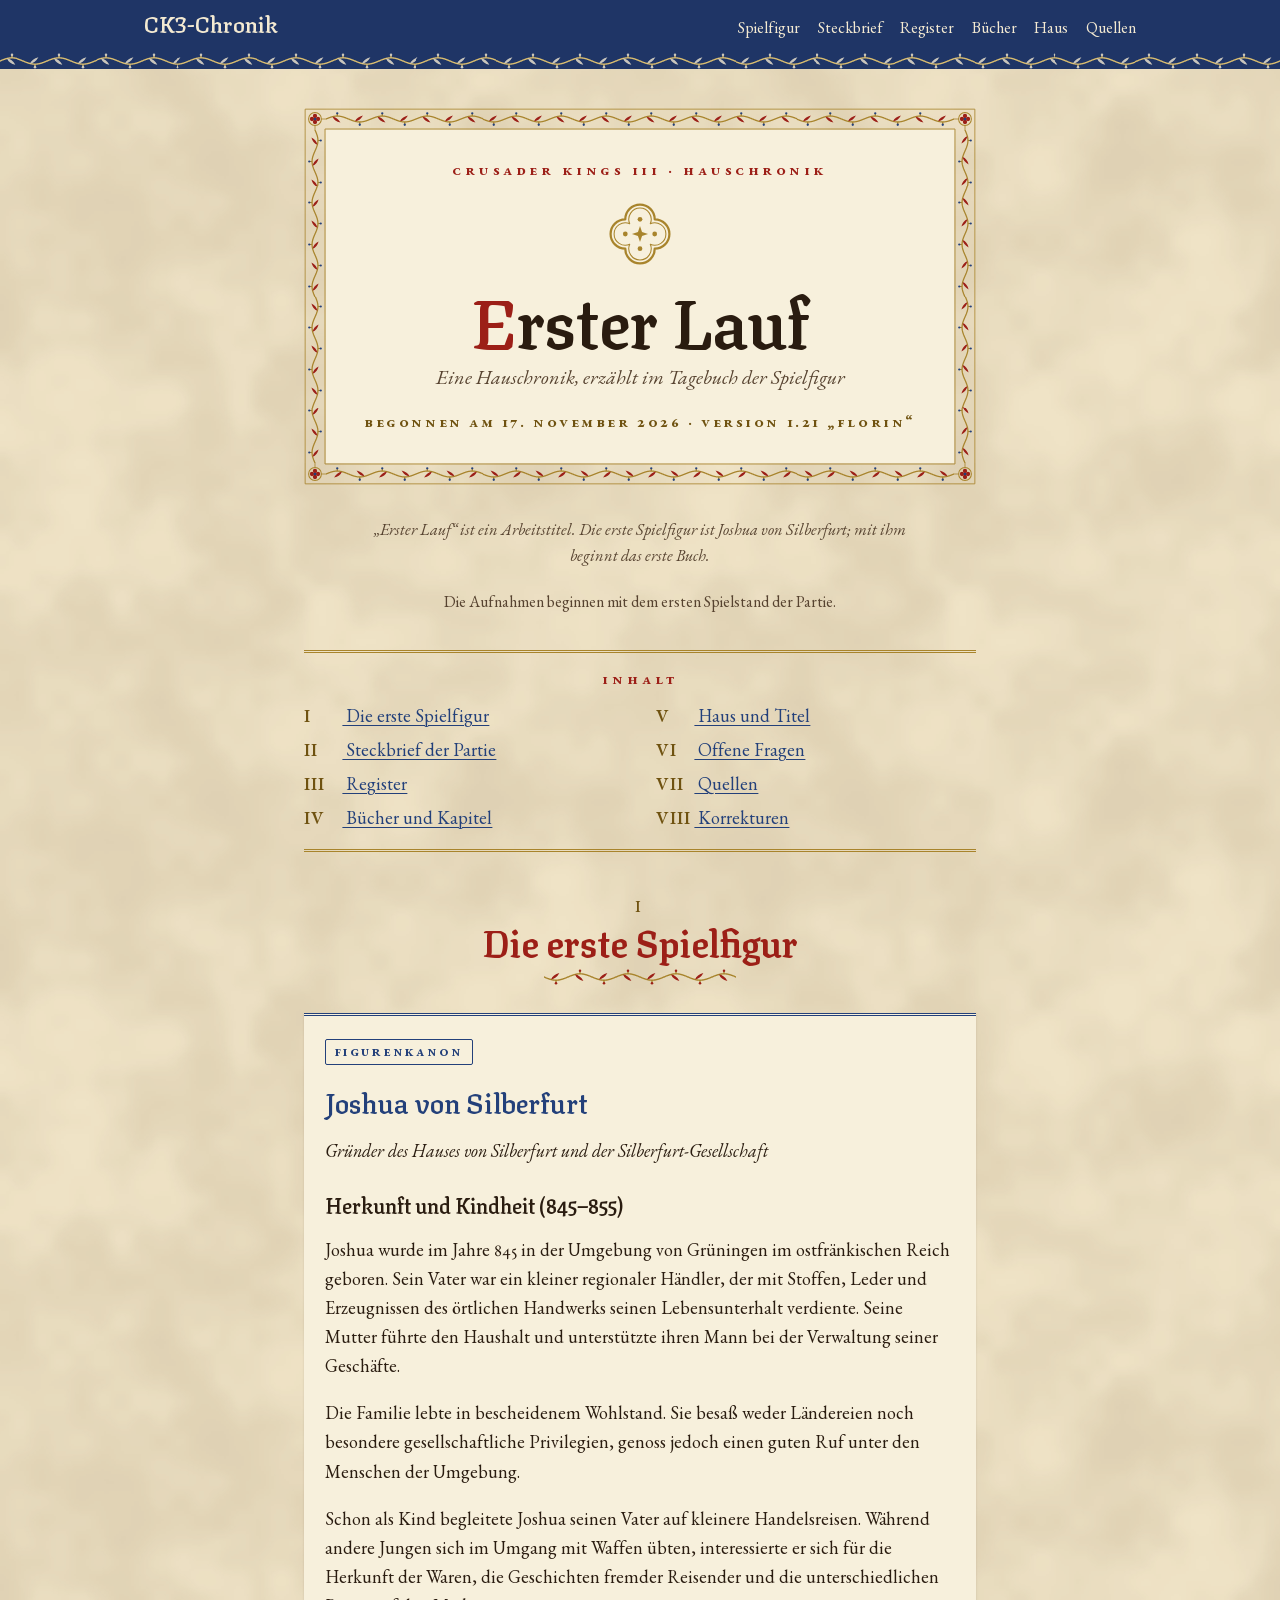
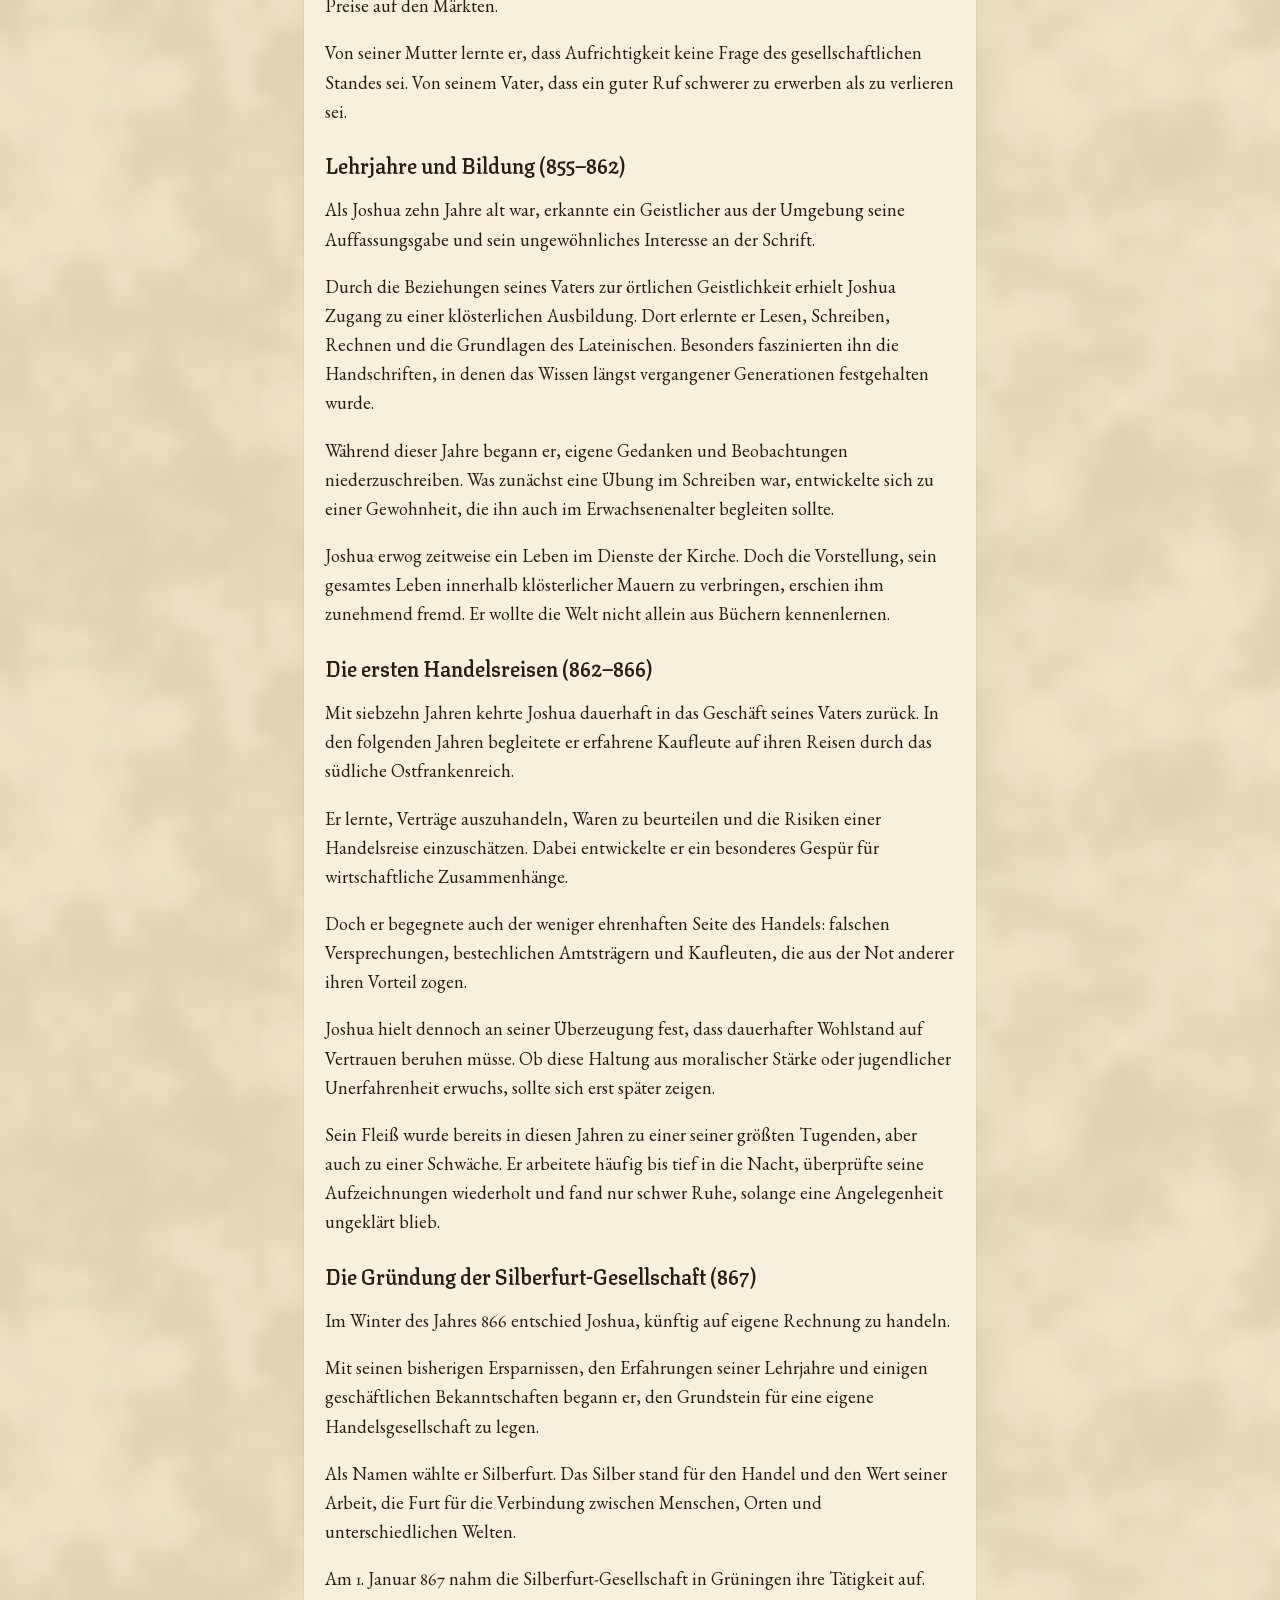
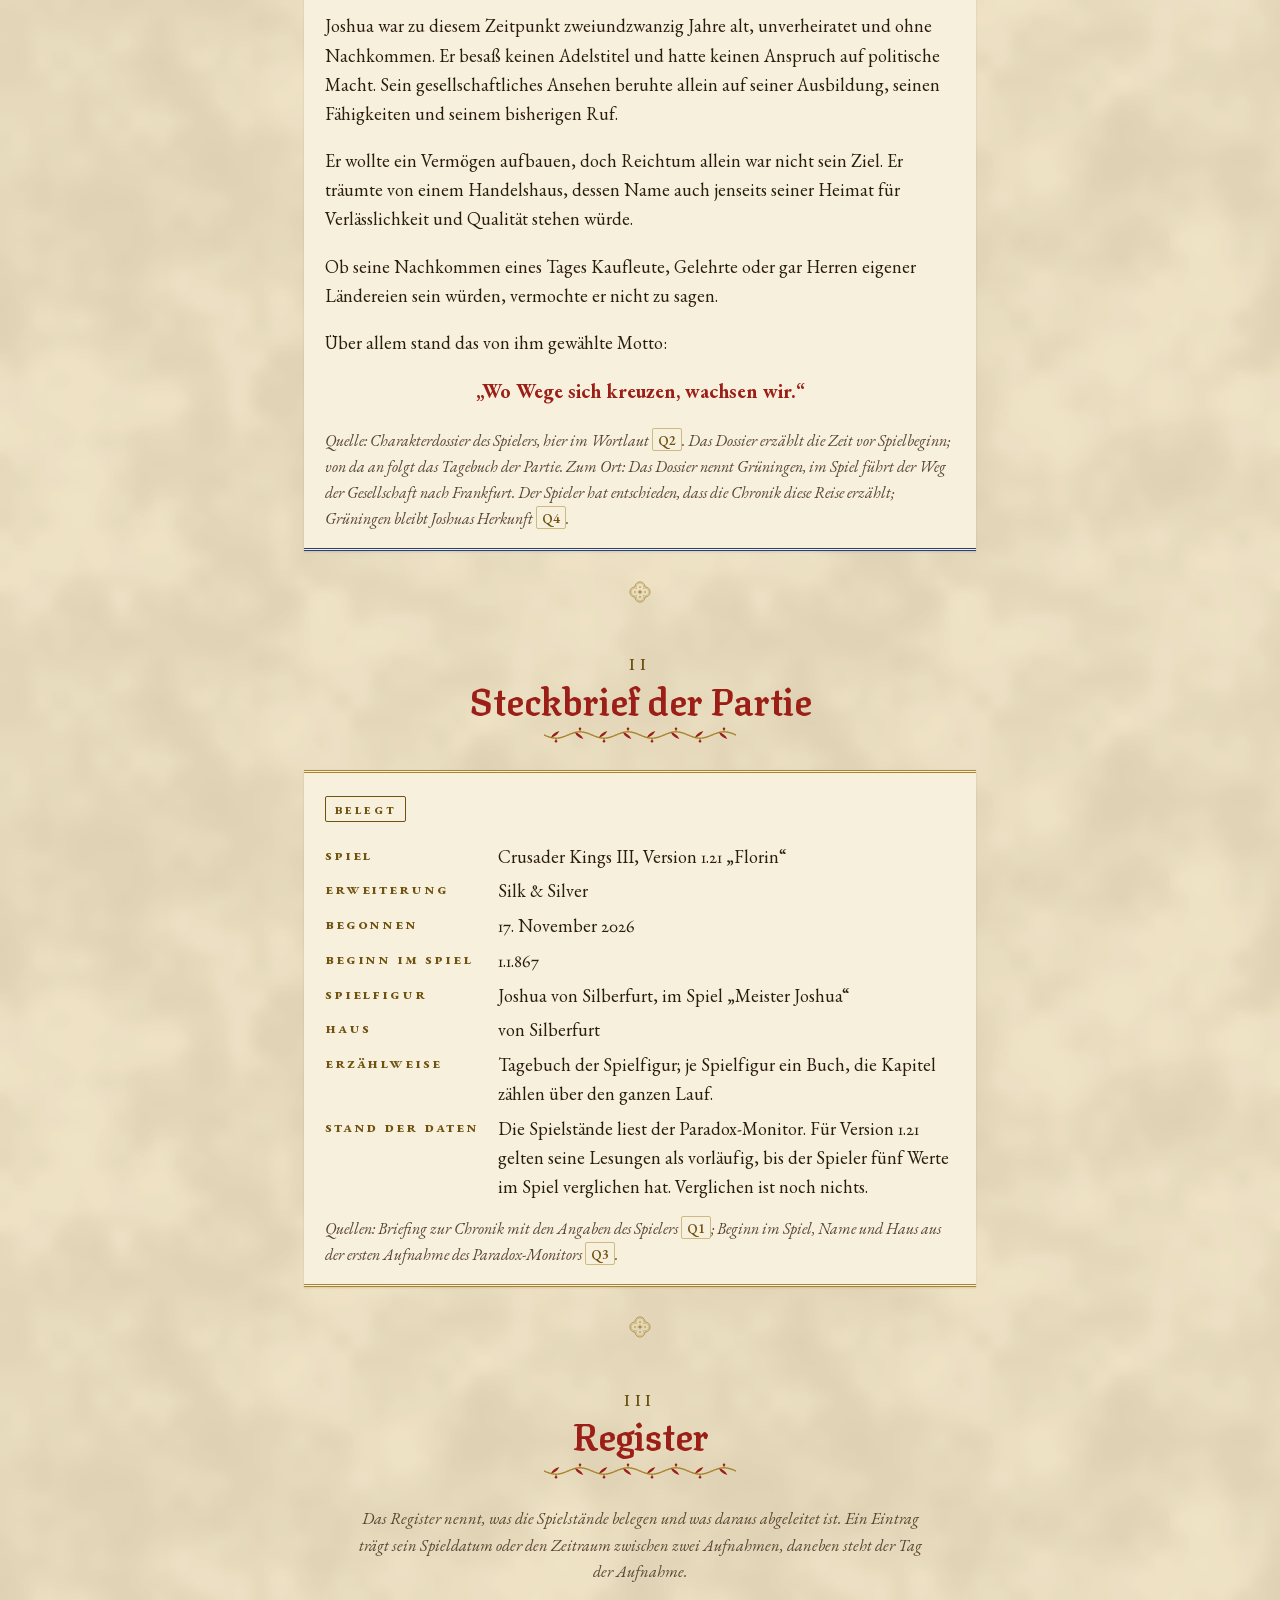
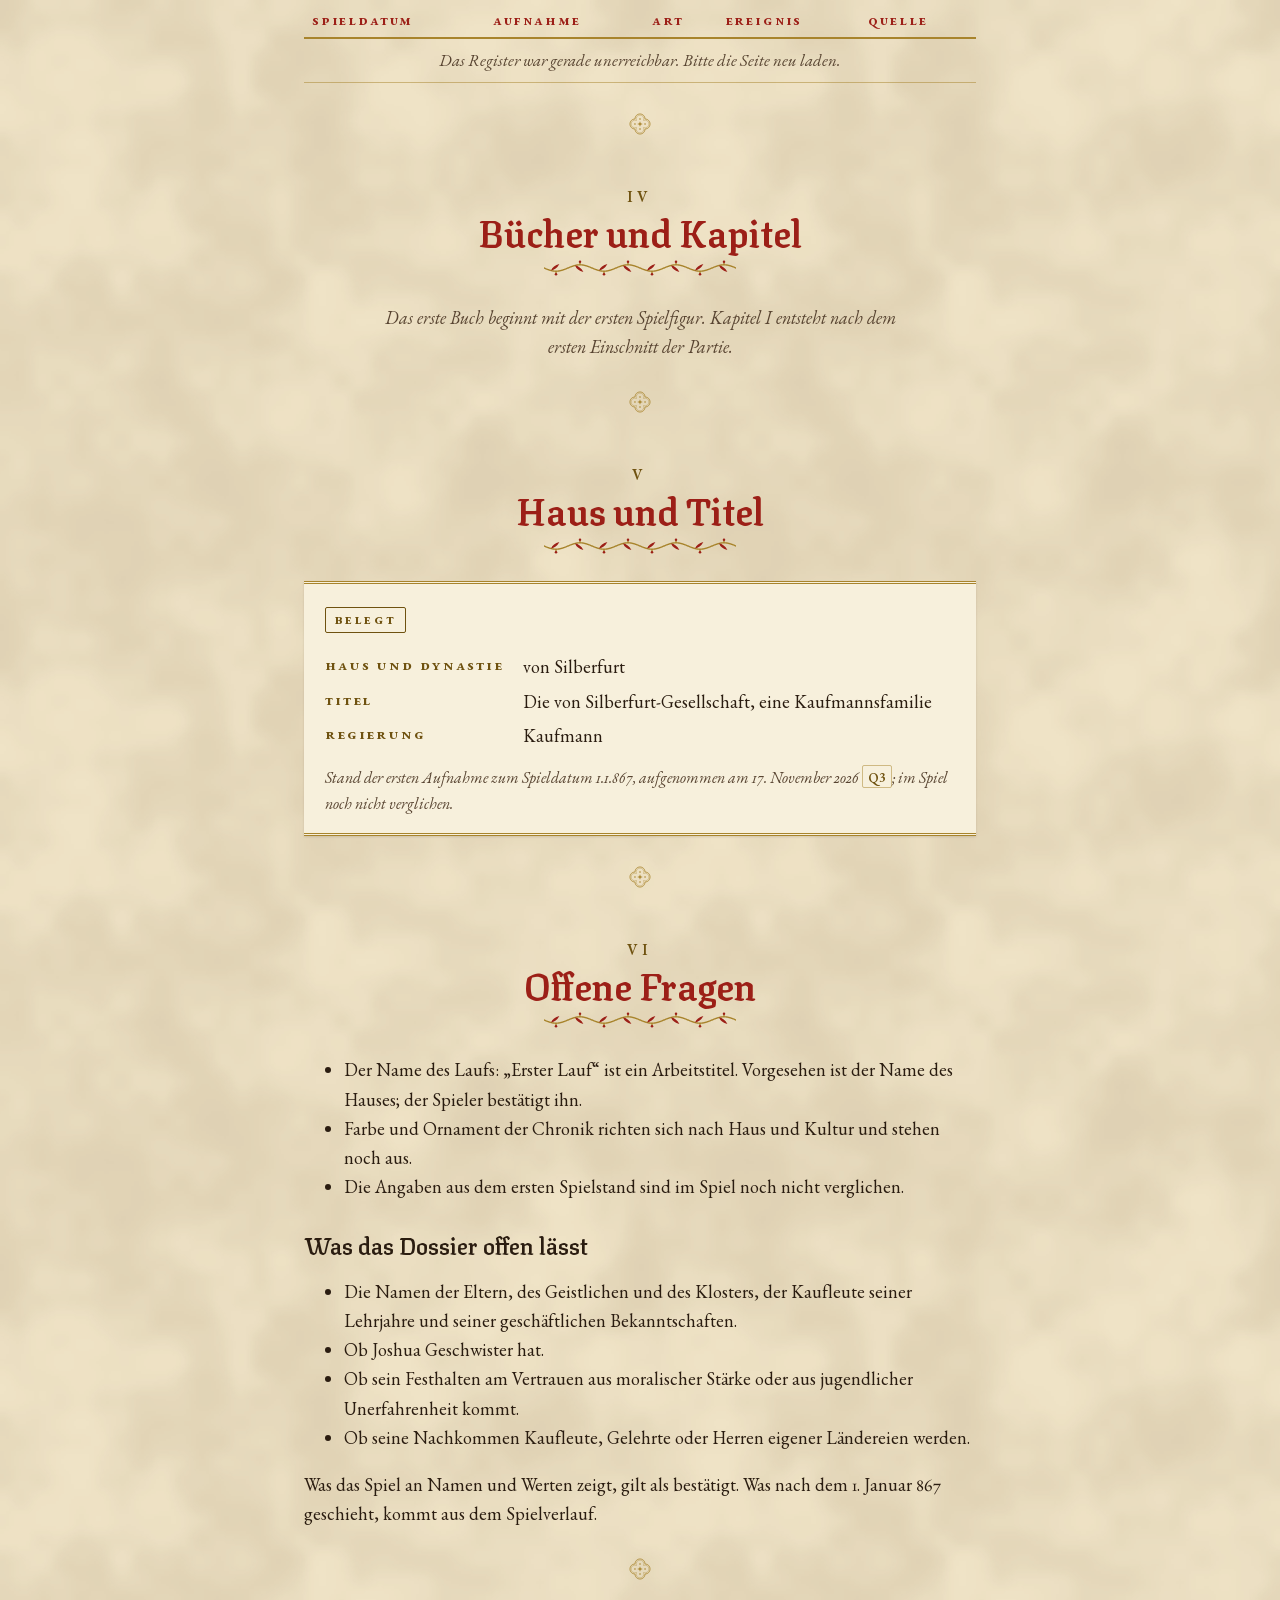
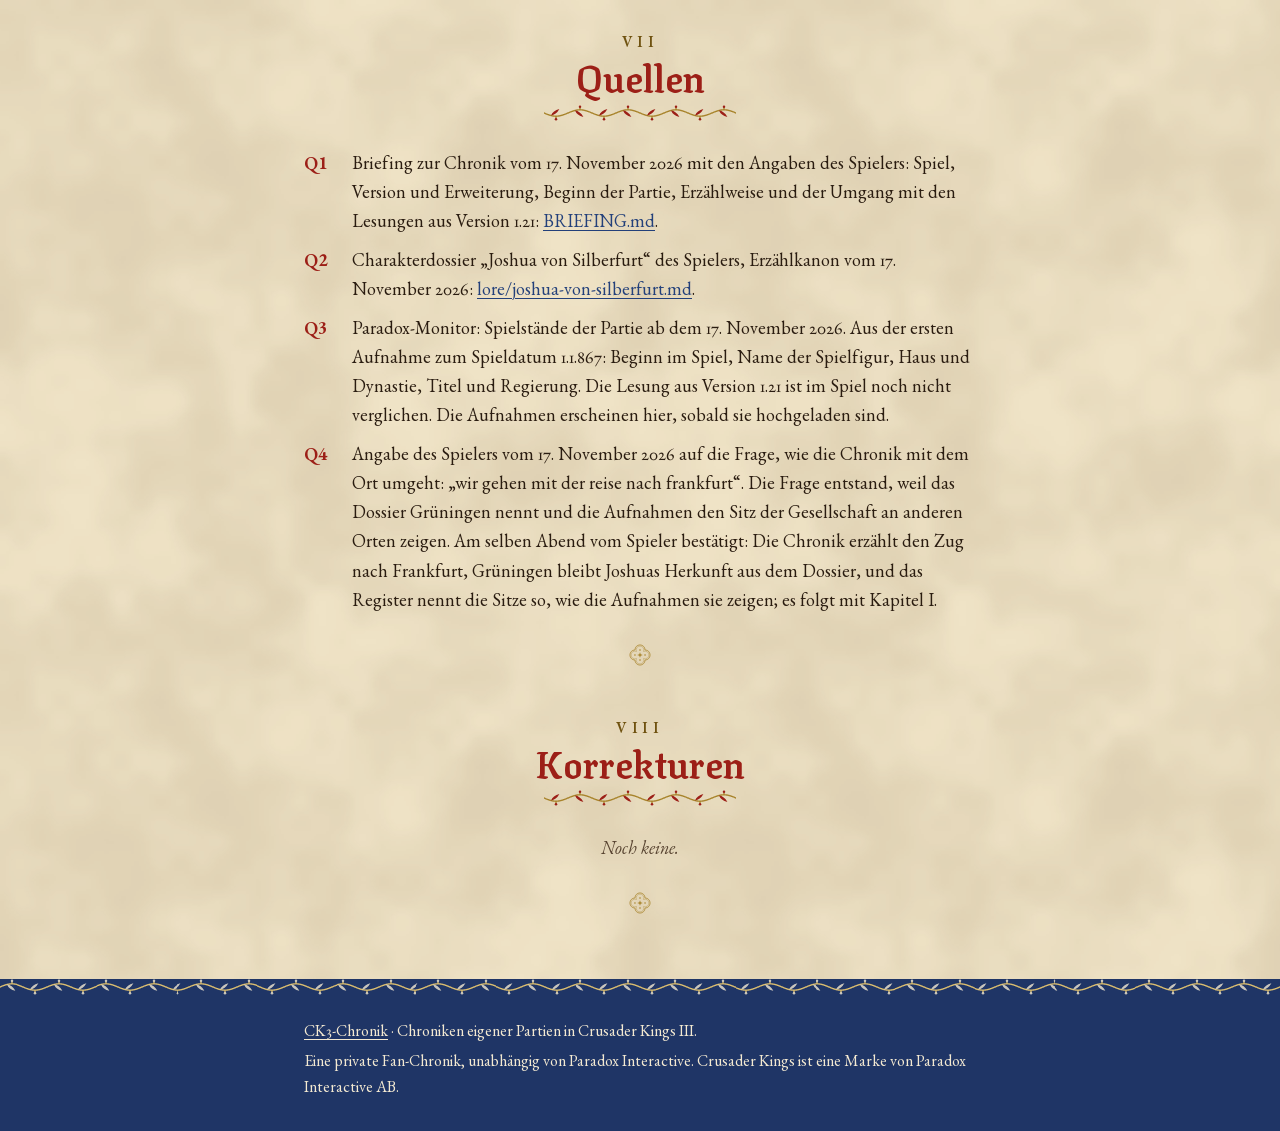
==== saves/erster-lauf/chronik.html @ afde4c9e "Gerüst der CK3-Chronik: Portal, erster Lauf, Handschrift, Hochlade-Skript Portal und Seite des erste" ====
<!doctype html>
<html lang="de">
<head>
<meta charset="utf-8">
<meta name="viewport" content="width=device-width, initial-scale=1">
<meta name="color-scheme" content="light dark">
<title>Erster Lauf · CK3-Chronik</title>
<meta name="description" content="Chronik des ersten Laufs in Crusader Kings III: die Hauschronik der von Silberfurt, erzählt im Tagebuch der Spielfigur, mit Aufnahmen aus den Spielständen.">
<link rel="icon" href="../../assets/zeichen.svg" type="image/svg+xml">
<link rel="stylesheet" href="../../assets/handschrift.css">
<script src="../../assets/chronik.js" defer></script>
</head>
<body>
<a class="hs-sprung" href="#inhalt">Zum Inhalt</a>
<header class="hs-kopf">
  <div class="hs-kopf-innen">
    <a class="hs-marke" href="../../">CK3-Chronik</a>
    <nav aria-label="Abschnitte">
      <a href="#spielfigur">Spielfigur</a>
      <a href="#steckbrief">Steckbrief</a>
      <a href="#register">Register</a>
      <a href="#buecher">Bücher</a>
      <a href="#haus">Haus</a>
      <a href="#quellen">Quellen</a>
    </nav>
  </div>
  <div class="hs-leiste" aria-hidden="true"></div>
</header>

<main id="inhalt" data-lauf="erster-lauf">
  <section class="hs-titelblatt" aria-labelledby="titel">
    <p class="hs-oben">Crusader Kings III · Hauschronik</p>
    <div class="hs-vierpass" aria-hidden="true"></div>
    <h1 id="titel">Erster Lauf</h1>
    <p class="hs-unter">Eine Hauschronik, erzählt im Tagebuch der Spielfigur</p>
    <p class="hs-zeile">Begonnen am 17. November 2026 · Version 1.21 „Florin“</p>
  </section>

  <p class="hs-hinweis">„Erster Lauf“ ist ein Arbeitstitel. Die erste Spielfigur ist Joshua von Silberfurt; mit ihm beginnt das erste Buch.</p>
  <p class="hs-aufnahmen" id="aufnahmen" aria-live="polite">Die Aufnahmen beginnen mit dem ersten Spielstand der Partie.</p>

  <nav class="hs-inhalt" aria-labelledby="inhalt-titel">
    <h2 id="inhalt-titel">Inhalt</h2>
    <ol>
      <li><a href="#spielfigur"><span class="hs-nr">I</span> Die erste Spielfigur</a></li>
      <li><a href="#steckbrief"><span class="hs-nr">II</span> Steckbrief der Partie</a></li>
      <li><a href="#register"><span class="hs-nr">III</span> Register</a></li>
      <li><a href="#buecher"><span class="hs-nr">IV</span> Bücher und Kapitel</a></li>
      <li><a href="#haus"><span class="hs-nr">V</span> Haus und Titel</a></li>
      <li><a href="#fragen"><span class="hs-nr">VI</span> Offene Fragen</a></li>
      <li><a href="#quellen"><span class="hs-nr">VII</span> Quellen</a></li>
      <li><a href="#korrekturen"><span class="hs-nr">VIII</span> Korrekturen</a></li>
    </ol>
  </nav>

  <section class="hs-abschnitt" id="spielfigur" aria-labelledby="spielfigur-titel">
    <h2 id="spielfigur-titel"><span class="hs-nr">I</span> Die erste Spielfigur</h2>
    <div class="hs-leiste" aria-hidden="true"></div>
    <!-- Wortlaut des Spielers aus lore/joshua-von-silberfurt.md (bis vor „Offen“). Nicht umschreiben:
         Die Datenprüfung vergleicht jeden Absatz mit der Datei. -->
    <div class="hs-kanon" data-kanon="lore/joshua-von-silberfurt.md">
      <span class="hs-etikett">Figurenkanon</span>
      <h3>Joshua von Silberfurt</h3>
      <p><i>Gründer des Hauses von Silberfurt und der Silberfurt-Gesellschaft</i></p>
      <h4>Herkunft und Kindheit (845–855)</h4>
      <p>Joshua wurde im Jahre 845 in der Umgebung von Grüningen im ostfränkischen Reich geboren. Sein Vater war ein kleiner regionaler Händler, der mit Stoffen, Leder und Erzeugnissen des örtlichen Handwerks seinen Lebensunterhalt verdiente. Seine Mutter führte den Haushalt und unterstützte ihren Mann bei der Verwaltung seiner Geschäfte.</p>
      <p>Die Familie lebte in bescheidenem Wohlstand. Sie besaß weder Ländereien noch besondere gesellschaftliche Privilegien, genoss jedoch einen guten Ruf unter den Menschen der Umgebung.</p>
      <p>Schon als Kind begleitete Joshua seinen Vater auf kleinere Handelsreisen. Während andere Jungen sich im Umgang mit Waffen übten, interessierte er sich für die Herkunft der Waren, die Geschichten fremder Reisender und die unterschiedlichen Preise auf den Märkten.</p>
      <p>Von seiner Mutter lernte er, dass Aufrichtigkeit keine Frage des gesellschaftlichen Standes sei. Von seinem Vater, dass ein guter Ruf schwerer zu erwerben als zu verlieren sei.</p>
      <h4>Lehrjahre und Bildung (855–862)</h4>
      <p>Als Joshua zehn Jahre alt war, erkannte ein Geistlicher aus der Umgebung seine Auffassungsgabe und sein ungewöhnliches Interesse an der Schrift.</p>
      <p>Durch die Beziehungen seines Vaters zur örtlichen Geistlichkeit erhielt Joshua Zugang zu einer klösterlichen Ausbildung. Dort erlernte er Lesen, Schreiben, Rechnen und die Grundlagen des Lateinischen. Besonders faszinierten ihn die Handschriften, in denen das Wissen längst vergangener Generationen festgehalten wurde.</p>
      <p>Während dieser Jahre begann er, eigene Gedanken und Beobachtungen niederzuschreiben. Was zunächst eine Übung im Schreiben war, entwickelte sich zu einer Gewohnheit, die ihn auch im Erwachsenenalter begleiten sollte.</p>
      <p>Joshua erwog zeitweise ein Leben im Dienste der Kirche. Doch die Vorstellung, sein gesamtes Leben innerhalb klösterlicher Mauern zu verbringen, erschien ihm zunehmend fremd. Er wollte die Welt nicht allein aus Büchern kennenlernen.</p>
      <h4>Die ersten Handelsreisen (862–866)</h4>
      <p>Mit siebzehn Jahren kehrte Joshua dauerhaft in das Geschäft seines Vaters zurück. In den folgenden Jahren begleitete er erfahrene Kaufleute auf ihren Reisen durch das südliche Ostfrankenreich.</p>
      <p>Er lernte, Verträge auszuhandeln, Waren zu beurteilen und die Risiken einer Handelsreise einzuschätzen. Dabei entwickelte er ein besonderes Gespür für wirtschaftliche Zusammenhänge.</p>
      <p>Doch er begegnete auch der weniger ehrenhaften Seite des Handels: falschen Versprechungen, bestechlichen Amtsträgern und Kaufleuten, die aus der Not anderer ihren Vorteil zogen.</p>
      <p>Joshua hielt dennoch an seiner Überzeugung fest, dass dauerhafter Wohlstand auf Vertrauen beruhen müsse. Ob diese Haltung aus moralischer Stärke oder jugendlicher Unerfahrenheit erwuchs, sollte sich erst später zeigen.</p>
      <p>Sein Fleiß wurde bereits in diesen Jahren zu einer seiner größten Tugenden, aber auch zu einer Schwäche. Er arbeitete häufig bis tief in die Nacht, überprüfte seine Aufzeichnungen wiederholt und fand nur schwer Ruhe, solange eine Angelegenheit ungeklärt blieb.</p>
      <h4>Die Gründung der Silberfurt-Gesellschaft (867)</h4>
      <p>Im Winter des Jahres 866 entschied Joshua, künftig auf eigene Rechnung zu handeln.</p>
      <p>Mit seinen bisherigen Ersparnissen, den Erfahrungen seiner Lehrjahre und einigen geschäftlichen Bekanntschaften begann er, den Grundstein für eine eigene Handelsgesellschaft zu legen.</p>
      <p>Als Namen wählte er Silberfurt. Das Silber stand für den Handel und den Wert seiner Arbeit, die Furt für die Verbindung zwischen Menschen, Orten und unterschiedlichen Welten.</p>
      <p>Am 1. Januar 867 nahm die Silberfurt-Gesellschaft in Grüningen ihre Tätigkeit auf.</p>
      <p>Joshua war zu diesem Zeitpunkt zweiundzwanzig Jahre alt, unverheiratet und ohne Nachkommen. Er besaß keinen Adelstitel und hatte keinen Anspruch auf politische Macht. Sein gesellschaftliches Ansehen beruhte allein auf seiner Ausbildung, seinen Fähigkeiten und seinem bisherigen Ruf.</p>
      <p>Er wollte ein Vermögen aufbauen, doch Reichtum allein war nicht sein Ziel. Er träumte von einem Handelshaus, dessen Name auch jenseits seiner Heimat für Verlässlichkeit und Qualität stehen würde.</p>
      <p>Ob seine Nachkommen eines Tages Kaufleute, Gelehrte oder gar Herren eigener Ländereien sein würden, vermochte er nicht zu sagen.</p>
      <p>Über allem stand das von ihm gewählte Motto:</p>
      <p class="hs-motto"><strong>„Wo Wege sich kreuzen, wachsen wir.“</strong></p>
      <p class="hs-quelle">Quelle: Charakterdossier des Spielers, hier im Wortlaut <a class="hs-q" href="#q2" aria-label="Quelle Q2">Q2</a>. Das Dossier erzählt die Zeit vor Spielbeginn; von da an folgt das Tagebuch der Partie. Zum Ort: Das Dossier nennt Grüningen, im Spiel führt der Weg der Gesellschaft nach Frankfurt. Der Spieler hat entschieden, dass die Chronik diese Reise erzählt; Grüningen bleibt Joshuas Herkunft <a class="hs-q" href="#q4" aria-label="Quelle Q4">Q4</a>.</p>
    </div>
    <div class="hs-vierpass hs-schluss" aria-hidden="true"></div>
  </section>

  <section class="hs-abschnitt" id="steckbrief" aria-labelledby="steckbrief-titel">
    <h2 id="steckbrief-titel"><span class="hs-nr">II</span> Steckbrief der Partie</h2>
    <div class="hs-leiste" aria-hidden="true"></div>
    <div class="hs-bericht">
      <span class="hs-etikett">Belegt</span>
      <dl class="hs-steckbrief">
        <dt>Spiel</dt><dd>Crusader Kings III, Version 1.21 „Florin“</dd>
        <dt>Erweiterung</dt><dd>Silk &amp; Silver</dd>
        <dt>Begonnen</dt><dd>17. November 2026</dd>
        <dt>Beginn im Spiel</dt><dd>1.1.867</dd>
        <dt>Spielfigur</dt><dd>Joshua von Silberfurt, im Spiel „Meister Joshua“</dd>
        <dt>Haus</dt><dd>von Silberfurt</dd>
        <dt>Erzählweise</dt><dd>Tagebuch der Spielfigur; je Spielfigur ein Buch, die Kapitel zählen über den ganzen Lauf.</dd>
        <dt>Stand der Daten</dt><dd>Die Spielstände liest der Paradox-Monitor. Für Version 1.21 gelten seine Lesungen als vorläufig, bis der Spieler fünf Werte im Spiel verglichen hat. Verglichen ist noch nichts.</dd>
      </dl>
      <p class="hs-quelle">Quellen: Briefing zur Chronik mit den Angaben des Spielers <a class="hs-q" href="#q1" aria-label="Quelle Q1">Q1</a>; Beginn im Spiel, Name und Haus aus der ersten Aufnahme des Paradox-Monitors <a class="hs-q" href="#q3" aria-label="Quelle Q3">Q3</a>.</p>
    </div>
    <div class="hs-vierpass hs-schluss" aria-hidden="true"></div>
  </section>

  <section class="hs-abschnitt" id="register" aria-labelledby="register-titel">
    <h2 id="register-titel"><span class="hs-nr">III</span> Register</h2>
    <div class="hs-leiste" aria-hidden="true"></div>
    <p class="hs-hinweis">Das Register nennt, was die Spielstände belegen und was daraus abgeleitet ist. Ein Eintrag trägt sein Spieldatum oder den Zeitraum zwischen zwei Aufnahmen, daneben steht der Tag der Aufnahme.</p>
    <div class="hs-tabelle-rahmen"><table class="hs-register">
      <thead><tr><th scope="col">Spieldatum</th><th scope="col">Aufnahme</th><th scope="col">Art</th><th scope="col">Ereignis</th><th scope="col">Quelle</th></tr></thead>
      <tbody id="register-zeilen"><tr><td class="hs-leer" colspan="5">Das Register lädt …</td></tr></tbody>
    </table></div>
    <div class="hs-vierpass hs-schluss" aria-hidden="true"></div>
  </section>

  <section class="hs-abschnitt" id="buecher" aria-labelledby="buecher-titel">
    <h2 id="buecher-titel"><span class="hs-nr">IV</span> Bücher und Kapitel</h2>
    <div class="hs-leiste" aria-hidden="true"></div>
    <!-- Je Spielfigur ein Buch: <section class="hs-buch" id="buch-N">, darin die Kapitel als
         <article class="hs-kapitel" id="kapitel-N">. Kapitel zählen über alle Bücher fortlaufend (docs/, Regeln des Laufs). -->
    <p class="hs-leer">Das erste Buch beginnt mit der ersten Spielfigur. Kapitel I entsteht nach dem ersten Einschnitt der Partie.</p>
    <div class="hs-vierpass hs-schluss" aria-hidden="true"></div>
  </section>

  <section class="hs-abschnitt" id="haus" aria-labelledby="haus-titel">
    <h2 id="haus-titel"><span class="hs-nr">V</span> Haus und Titel</h2>
    <div class="hs-leiste" aria-hidden="true"></div>
    <div class="hs-bericht">
      <span class="hs-etikett">Belegt</span>
      <dl class="hs-steckbrief">
        <dt>Haus und Dynastie</dt><dd>von Silberfurt</dd>
        <dt>Titel</dt><dd>Die von Silberfurt-Gesellschaft, eine Kaufmannsfamilie</dd>
        <dt>Regierung</dt><dd>Kaufmann</dd>
      </dl>
      <p class="hs-quelle">Stand der ersten Aufnahme zum Spieldatum 1.1.867, aufgenommen am 17. November 2026 <a class="hs-q" href="#q3" aria-label="Quelle Q3">Q3</a>; im Spiel noch nicht verglichen.</p>
    </div>
    <div class="hs-vierpass hs-schluss" aria-hidden="true"></div>
  </section>

  <section class="hs-abschnitt" id="fragen" aria-labelledby="fragen-titel">
    <h2 id="fragen-titel"><span class="hs-nr">VI</span> Offene Fragen</h2>
    <div class="hs-leiste" aria-hidden="true"></div>
    <ul>
      <li>Der Name des Laufs: „Erster Lauf“ ist ein Arbeitstitel. Vorgesehen ist der Name des Hauses; der Spieler bestätigt ihn.</li>
      <li>Farbe und Ornament der Chronik richten sich nach Haus und Kultur und stehen noch aus.</li>
      <li>Die Angaben aus dem ersten Spielstand sind im Spiel noch nicht verglichen.</li>
    </ul>
    <h3>Was das Dossier offen lässt</h3>
    <ul>
      <li>Die Namen der Eltern, des Geistlichen und des Klosters, der Kaufleute seiner Lehrjahre und seiner geschäftlichen Bekanntschaften.</li>
      <li>Ob Joshua Geschwister hat.</li>
      <li>Ob sein Festhalten am Vertrauen aus moralischer Stärke oder aus jugendlicher Unerfahrenheit kommt.</li>
      <li>Ob seine Nachkommen Kaufleute, Gelehrte oder Herren eigener Ländereien werden.</li>
    </ul>
    <p>Was das Spiel an Namen und Werten zeigt, gilt als bestätigt. Was nach dem 1. Januar 867 geschieht, kommt aus dem Spielverlauf.</p>
    <div class="hs-vierpass hs-schluss" aria-hidden="true"></div>
  </section>

  <section class="hs-abschnitt" id="quellen" aria-labelledby="quellen-titel">
    <h2 id="quellen-titel"><span class="hs-nr">VII</span> Quellen</h2>
    <div class="hs-leiste" aria-hidden="true"></div>
    <ol class="hs-quellen">
      <li id="q1"><b>Q1</b>Briefing zur Chronik vom 17. November 2026 mit den Angaben des Spielers: Spiel, Version und Erweiterung, Beginn der Partie, Erzählweise und der Umgang mit den Lesungen aus Version 1.21: <a href="https://github.com/alexmondragonwrites-glitch/CK3-Chronik/blob/main/BRIEFING.md">BRIEFING.md</a>.</li>
      <li id="q2"><b>Q2</b>Charakterdossier „Joshua von Silberfurt“ des Spielers, Erzählkanon vom 17. November 2026: <a href="https://github.com/alexmondragonwrites-glitch/CK3-Chronik/blob/main/lore/joshua-von-silberfurt.md">lore/joshua-von-silberfurt.md</a>.</li>
      <li id="q3"><b>Q3</b>Paradox-Monitor: Spielstände der Partie ab dem 17. November 2026. Aus der ersten Aufnahme zum Spieldatum 1.1.867: Beginn im Spiel, Name der Spielfigur, Haus und Dynastie, Titel und Regierung. Die Lesung aus Version 1.21 ist im Spiel noch nicht verglichen. Die Aufnahmen erscheinen hier, sobald sie hochgeladen sind.</li>
      <li id="q4"><b>Q4</b>Angabe des Spielers vom 17. November 2026 auf die Frage, wie die Chronik mit dem Ort umgeht: „wir gehen mit der reise nach frankfurt“. Die Frage entstand, weil das Dossier Grüningen nennt und die Aufnahmen den Sitz der Gesellschaft an anderen Orten zeigen. Am selben Abend vom Spieler bestätigt: Die Chronik erzählt den Zug nach Frankfurt, Grüningen bleibt Joshuas Herkunft aus dem Dossier, und das Register nennt die Sitze so, wie die Aufnahmen sie zeigen; es folgt mit Kapitel I.</li>
    </ol>
    <div class="hs-vierpass hs-schluss" aria-hidden="true"></div>
  </section>

  <section class="hs-abschnitt" id="korrekturen" aria-labelledby="korrekturen-titel">
    <h2 id="korrekturen-titel"><span class="hs-nr">VIII</span> Korrekturen</h2>
    <div class="hs-leiste" aria-hidden="true"></div>
    <p class="hs-leer">Noch keine.</p>
    <div class="hs-vierpass hs-schluss" aria-hidden="true"></div>
  </section>
</main>

<footer class="hs-fuss">
  <div class="hs-leiste" aria-hidden="true"></div>
  <div class="hs-fuss-innen">
    <p><a href="../../">CK3-Chronik</a> · Chroniken eigener Partien in Crusader Kings III.</p>
    <p>Eine private Fan-Chronik, unabhängig von Paradox Interactive. Crusader Kings ist eine Marke von Paradox Interactive AB.</p>
  </div>
</footer>
</body>
</html>
---- assets/handschrift.css ----
/* CK3-Chronik · Erscheinungsbild „Handschrift“: die Hauschronik als mittelalterliche Handschrift.
   Pergament, braunschwarze Tinte, rote Rubriken, Schmuckinitialen, Randleisten (scripts/ornamente.py).
   Farben als Variablen, hell und dunkel; Schriften lokal (SIL OFL, assets/fonts/), keine fremden Server.
   Je Lauf: data-farbe (Farbe des Hauses) und data-stil (Ornament) an <html>.
   Wer hier Farben ändert, lässt danach `node scripts/kontrast.mjs` laufen (WCAG AA). */

@font-face { font-family: "Texturina"; src: url("fonts/texturina.woff2") format("woff2"); font-weight: 100 900; font-style: normal; font-display: swap; }
@font-face { font-family: "EB Garamond"; src: url("fonts/eb-garamond.woff2") format("woff2"); font-weight: 400 800; font-style: normal; font-display: swap; }
@font-face { font-family: "EB Garamond"; src: url("fonts/eb-garamond-italic.woff2") format("woff2"); font-weight: 400 800; font-style: italic; font-display: swap; }

:root {
  --hs-papier: #efe3c6;          /* Pergament */
  --hs-papier-fleck: #dfd1b3;    /* dunkelste Stelle der Pergamentwolken (nur für die Kontrastprüfung) */
  --hs-papier-2: #f7f0dc;        /* Bericht, Titelblatt */
  --hs-papier-3: #e6d5ac;        /* Tagebuch, getönt */
  --hs-tinte: #2a1c10;           /* Tinte, Braunschwarz */
  --hs-tinte-blass: #574330;
  --hs-rubrum: #9c1f17;          /* Rubriken: Überschriften, Datumszeilen, Initialen */
  --hs-gold: #a8842c;            /* Linien, Rahmen, Ranken (Schmuck) */
  --hs-gold-schrift: #6f5210;    /* Gold für kleine Schrift */
  --hs-blau: #23407a;            /* Lapis: zweite Farbe der Initialen */
  --hs-haus: #23407a;            /* Farbe des Laufs (data-farbe): Verweise, jede zweite Initiale, Blätter */
  --hs-einband: #1f3566;         /* Kopf und Fuß: der Einband */
  --hs-einband-schrift: #f4ead2;
  --hs-einband-zier: #d9bc6f;
  --hs-initiale-grund: #f3e6c0;  /* Feld hinter den Schmuckinitialen */
  --hs-linie: rgba(168, 132, 44, 0.5);
  --hs-schatten: 0 1px 2px rgba(42, 28, 16, 0.12);
  --hs-pergament: url("pergament-hell.png");
  --hs-rahmen: url("rahmen-hell.svg");
  --hs-ranke: url("ranke.svg");                           /* Ornament des Laufs (data-stil) */
  --hs-ranke-knospen: url("ranke-knospen.svg");
  --hs-ranke-s: url("ranke-senkrecht.svg");
  --hs-ranke-knospen-s: url("ranke-knospen-senkrecht.svg");
  --hs-titel: "Texturina", "EB Garamond", Georgia, serif;
  --hs-text: "EB Garamond", Georgia, "Times New Roman", serif;
  --hs-mass: 44rem;
  color-scheme: light dark;
}

@media (prefers-color-scheme: dark) {
  :root {
    --hs-papier: #1c1712;        /* Pergament bei Kerzenlicht */
    --hs-papier-fleck: #2a251e;  /* hellste Stelle der Pergamentwolken */
    --hs-papier-2: #241e17;
    --hs-papier-3: #2c2419;
    --hs-tinte: #ecdfc4;
    --hs-tinte-blass: #c9b693;
    --hs-rubrum: #ee9079;
    --hs-gold: #cba95a;
    --hs-gold-schrift: #d7b96c;
    --hs-blau: #a3bdf0;
    --hs-haus: #a3bdf0;
    --hs-einband: #152340;
    --hs-einband-schrift: #efe4c9;
    --hs-einband-zier: #cba95a;
    --hs-initiale-grund: #33291b;
    --hs-linie: rgba(203, 169, 90, 0.42);
    --hs-schatten: 0 1px 2px rgba(0, 0, 0, 0.5);
    --hs-pergament: url("pergament-dunkel.png");
    --hs-rahmen: url("rahmen-dunkel.svg");
  }
}

/* Farben je Lauf nach den Tinkturen der Wappen. Blau ist die Vorgabe. */
:root[data-farbe="rot"] { --hs-haus: #7d1d2a; --hs-einband: #6e1a20; }
:root[data-farbe="gruen"] { --hs-haus: #1f5a35; --hs-einband: #1c4a2c; }
:root[data-farbe="purpur"] { --hs-haus: #6a1f55; --hs-einband: #55194a; }
:root[data-farbe="schwarz"] { --hs-haus: #33302c; --hs-einband: #2b2723; }
:root[data-farbe="gold"] { --hs-haus: #6f5210; --hs-einband: #6b4f12; --hs-einband-schrift: #f8efd8; --hs-einband-zier: #f0dfae; }
@media (prefers-color-scheme: dark) {
  :root[data-farbe="rot"] { --hs-haus: #f0a0a4; --hs-einband: #4a1418; }
  :root[data-farbe="gruen"] { --hs-haus: #93cf9f; --hs-einband: #14301e; }
  :root[data-farbe="purpur"] { --hs-haus: #dba3cf; --hs-einband: #3a1433; }
  :root[data-farbe="schwarz"] { --hs-haus: #cfc8bb; --hs-einband: #0f0d0b; }
  :root[data-farbe="gold"] { --hs-haus: #dcc078; --hs-einband: #4a370e; --hs-einband-schrift: #efe4c9; --hs-einband-zier: #e3c97f; }
}

/* Ornament je Lauf. „ranke“ ist die Vorgabe; ein weiterer Stil stellt hier die vier Masken um. */
:root[data-stil="ranke"] {
  --hs-ranke: url("ranke.svg");
  --hs-ranke-knospen: url("ranke-knospen.svg");
  --hs-ranke-s: url("ranke-senkrecht.svg");
  --hs-ranke-knospen-s: url("ranke-knospen-senkrecht.svg");
}

*, *::before, *::after { box-sizing: border-box; }
html { -webkit-text-size-adjust: 100%; text-size-adjust: 100%; }
body {
  margin: 0;
  background: var(--hs-papier) var(--hs-pergament) 0 0 / 640px 640px;
  color: var(--hs-tinte);
  font: 400 1.125rem/1.62 var(--hs-text);
  font-variant-numeric: oldstyle-nums proportional-nums;
  overflow-wrap: break-word;
}
a { color: var(--hs-haus); text-decoration-thickness: 1px; text-underline-offset: 0.18em; }
a:hover { text-decoration-thickness: 2px; }
:focus-visible { outline: 2px solid var(--hs-haus); outline-offset: 3px; }
img { max-width: 100%; height: auto; }
h1, h2, h3, h4, h5 { text-wrap: balance; }

.hs-sprung {
  position: absolute; left: 1rem; top: -4rem; z-index: 2; padding: 0.5rem 0.9rem;
  background: var(--hs-papier-2); color: var(--hs-tinte); border: 1px solid var(--hs-gold);
}
.hs-sprung:focus { top: 0.6rem; }

/* Randleiste: Blattranke aus zwei Masken, der Stiel in Gold, Blätter und Beeren in Rot */
.hs-leiste { position: relative; height: 16px; }
.hs-leiste::before, .hs-leiste::after {
  content: ""; position: absolute; inset: 0;
  -webkit-mask: var(--hs-ranke) center / 48px 16px round no-repeat;
  mask: var(--hs-ranke) center / 48px 16px round no-repeat;
}
.hs-leiste::before { background: var(--hs-gold); }
.hs-leiste::after { background: var(--hs-rubrum); -webkit-mask-image: var(--hs-ranke-knospen); mask-image: var(--hs-ranke-knospen); }

.hs-vierpass {
  width: 4.4rem; aspect-ratio: 1; margin: 0 auto; background: var(--hs-gold);
  -webkit-mask: url("vierpass.svg") center / contain no-repeat;
  mask: url("vierpass.svg") center / contain no-repeat;
}
.hs-schluss { width: 1.5rem; margin: 1.8rem auto 0; }

/* Kopf und Fuß: der Einband */
.hs-kopf { background: var(--hs-einband); color: var(--hs-einband-schrift); }
.hs-kopf-innen {
  max-width: 64rem; margin: 0 auto; padding: 0.65rem 1rem 0.55rem;
  display: flex; flex-wrap: wrap; gap: 0.3rem 1.4rem; align-items: baseline; justify-content: space-between;
}
.hs-marke { font: 600 1.4rem/1.2 var(--hs-titel); color: inherit; text-decoration: none; }
.hs-kopf nav { display: flex; flex-wrap: wrap; gap: 0.15rem 1.1rem; font-size: 1rem; }
.hs-kopf nav a { color: inherit; text-decoration: none; border-bottom: 1px solid transparent; padding: 0.15rem 0; }
.hs-kopf nav a:hover, .hs-kopf nav a[aria-current] { border-bottom-color: currentColor; }
.hs-kopf :focus-visible, .hs-fuss :focus-visible { outline-color: currentColor; }
.hs-kopf .hs-leiste::before, .hs-fuss .hs-leiste::before { background: var(--hs-einband-zier); }
.hs-kopf .hs-leiste::after, .hs-fuss .hs-leiste::after { background: var(--hs-einband-schrift); opacity: 0.8; }
.hs-fuss { margin-top: 4rem; background: var(--hs-einband); color: var(--hs-einband-schrift); font-size: 1rem; }
.hs-fuss-innen { max-width: var(--hs-mass); margin: 0 auto; padding: 1.1rem 1rem 1.6rem; }
.hs-fuss a { color: inherit; }
.hs-fuss p { margin: 0.3rem 0; }

/* Satzspiegel und Titelblatt */
main { max-width: var(--hs-mass); margin: 0 auto; padding: 0 1rem; }
.hs-titelblatt {
  text-align: center; margin: 2.4rem 0 2rem; padding: 1.9rem 1rem 1.8rem;
  border: 22px solid transparent; border-image: var(--hs-rahmen) 24 / 22px round;
  background: var(--hs-papier-2); background-clip: padding-box;
}
.hs-titelblatt .hs-oben {
  font: 600 1rem/1.3 var(--hs-text); letter-spacing: 0.22em; color: var(--hs-rubrum);
  margin: 0 0 1.1rem;
}
.hs-titelblatt h1 { font: 700 clamp(2.4rem, 9vw, 4.3rem)/1.04 var(--hs-titel); margin: 0.8rem 0 0.5rem; }
.hs-titelblatt h1::first-letter, .hs-buch-kopf h3::first-letter, .hs-kapitel-kopf h4::first-letter { color: var(--hs-rubrum); }
.hs-titelblatt .hs-unter { font-style: italic; font-size: 1.25rem; color: var(--hs-tinte-blass); margin: 0.2rem 0 1rem; }
.hs-titelblatt .hs-zeile {
  font: 600 1rem/1.5 var(--hs-text); letter-spacing: 0.16em; color: var(--hs-gold-schrift);
  margin: 1rem 0 0;
}

.hs-hinweis { font-size: 1.02rem; color: var(--hs-tinte-blass); text-align: center; font-style: italic; margin: 0 auto 1.2rem; max-width: 36rem; }
.hs-aufnahmen { font-size: 1rem; color: var(--hs-tinte-blass); text-align: center; margin: 0 0 2.2rem; }
.hs-leer { text-align: center; font-style: italic; color: var(--hs-tinte-blass); margin: 1.4rem auto; max-width: 34rem; }

/* Inhaltsverzeichnis */
.hs-inhalt { border-top: 3px double var(--hs-gold); border-bottom: 3px double var(--hs-gold); padding: 1rem 0 0.9rem; margin: 0 0 2.8rem; }
.hs-inhalt h2 {
  margin: 0 0 0.6rem; font: 600 1rem/1.3 var(--hs-text); letter-spacing: 0.24em;
  color: var(--hs-rubrum); text-align: center;
}
.hs-inhalt ol { list-style: none; margin: 0; padding: 0; columns: 2 14rem; column-gap: 2rem; }
.hs-inhalt li { break-inside: avoid; padding: 0.15rem 0; }
.hs-inhalt .hs-nr { display: inline-block; min-width: 2.4rem; font-weight: 600; letter-spacing: 0.06em; color: var(--hs-gold-schrift); font-variant-numeric: lining-nums; }
.hs-inhalt .hs-inhalt-kapitel { columns: auto; margin: 0.1rem 0 0.15rem 2.4rem; font-size: 1rem; font-style: italic; }

/* Abschnitte: die Überschrift ist eine Rubrik */
.hs-abschnitt { margin: 0 0 3.2rem; scroll-margin-top: 1rem; }
.hs-abschnitt > h2 { font: 700 clamp(1.7rem, 5.4vw, 2.3rem)/1.15 var(--hs-titel); color: var(--hs-rubrum); text-align: center; margin: 0 0 0.45rem; }
.hs-abschnitt > h2 .hs-nr {
  display: block; font: 600 0.95rem/1.4 var(--hs-text); letter-spacing: 0.3em; color: var(--hs-gold-schrift);
  margin: 0 0 0.1rem; font-variant-numeric: lining-nums;
}
.hs-abschnitt > .hs-leiste { max-width: 12rem; margin: 0 auto 1.7rem; }
.hs-abschnitt h3 { font: 600 1.45rem/1.25 var(--hs-titel); margin: 1.8rem 0 0.6rem; }

/* Textarten */
.hs-etikett {
  display: inline-block; font: 600 0.9rem/1 var(--hs-text); letter-spacing: 0.18em;
  padding: 0.26rem 0.55rem 0.34rem; border: 1px solid currentColor; border-radius: 2px; margin: 0 0 0.8rem;
}
.hs-bericht {
  background: var(--hs-papier-2); border-top: 3px double var(--hs-gold); border-bottom: 3px double var(--hs-gold);
  padding: 1.2rem 1.3rem 1rem; margin: 1.4rem 0; box-shadow: var(--hs-schatten);
}
.hs-bericht .hs-etikett { color: var(--hs-gold-schrift); }
.hs-bericht h5 { margin: 1.2rem 0 0.5rem; font: 600 1.2rem/1.25 var(--hs-titel); }
.hs-quelle { font-style: italic; font-size: 1rem; color: var(--hs-tinte-blass); margin: 0.9rem 0 0; }
.hs-kanon {
  background: var(--hs-papier-2); border-top: 3px double var(--hs-haus); border-bottom: 3px double var(--hs-haus);
  padding: 1.2rem 1.3rem 1rem; margin: 1.4rem 0; box-shadow: var(--hs-schatten);
}
.hs-kanon .hs-etikett, .hs-kanon h3 { color: var(--hs-haus); }
.hs-kanon h3 { margin-top: 0.4rem; font-size: 1.7rem; }
.hs-kanon h4 { margin: 1.6rem 0 0.5rem; font: 600 1.3rem/1.25 var(--hs-titel); }
.hs-motto { margin: 1.1rem 0 1.3rem; text-align: center; font-size: 1.25rem; color: var(--hs-rubrum); }

/* Tagebuch: getöntes Pergament, links die Randleiste, am Anfang die Schmuckinitiale */
.hs-tagebuch {
  position: relative; background: var(--hs-papier-3); padding: 1.5rem 1.4rem 1.2rem 2.7rem; margin: 1.6rem 0;
  border: 1px solid var(--hs-linie); box-shadow: var(--hs-schatten); text-align: justify; hyphens: auto;
}
.hs-tagebuch::before, .hs-tagebuch::after {
  content: ""; position: absolute; left: 0.75rem; top: 1rem; bottom: 1rem; width: 16px;
  -webkit-mask: var(--hs-ranke-s) center top / 16px 48px no-repeat round;
  mask: var(--hs-ranke-s) center top / 16px 48px no-repeat round;
}
.hs-tagebuch::before { background: var(--hs-gold); }
.hs-tagebuch::after { background: var(--hs-haus); -webkit-mask-image: var(--hs-ranke-knospen-s); mask-image: var(--hs-ranke-knospen-s); }
.hs-tagebuch .hs-etikett { color: var(--hs-rubrum); }
.hs-rubrik { margin: 0 0 0.6rem; font: 600 1.3rem/1.25 var(--hs-titel); color: var(--hs-rubrum); text-align: left; hyphens: manual; }
.hs-bezug { margin: 0 0 0.3rem; font-size: 1rem; font-style: italic; color: var(--hs-tinte-blass); text-align: left; }
.hs-eintrag { margin: 1.4rem 0 0; padding-top: 1.2rem; border-top: 1px solid var(--hs-linie); }
.hs-eintrag:first-of-type { margin-top: 0.2rem; padding-top: 0; border-top: 0; }
.hs-tagebuch > p:first-of-type::first-letter,
.hs-eintrag:not(.hs-eintrag--schlicht) > p:first-of-type::first-letter {
  /* Feld über zwei Zeilen; Zeilenhöhe und Innenabstand stellen den Versal in die Mitte des Feldes */
  float: left; font: 700 3.3rem/0.6 var(--hs-titel); color: var(--hs-rubrum);
  padding: 0.175rem 0.55rem 1.02rem; margin: 0.3rem 0.65rem 0 0;
  background: var(--hs-initiale-grund) url("initiale-grund.svg") center / 12px 12px;
  border: 1px solid var(--hs-gold);
  box-shadow: inset 0 0 0 2px var(--hs-initiale-grund), inset 0 0 0 3px var(--hs-gold);
}
.hs-eintrag:not(.hs-eintrag--schlicht):nth-of-type(even) > p:first-of-type::first-letter { color: var(--hs-blau); }

/* Formen des Tagebuchs: Brief, Liste, Abschrift einer Urkunde, Gebet, Rechnung */
.hs-brief { margin: 0.4rem 0 0.2rem; padding: 0.1rem 0 0.1rem 1.1rem; border-left: 2px solid var(--hs-haus); }
.hs-brief .hs-anrede { font-style: italic; }
.hs-brief .hs-gruss { text-align: right; font-style: italic; }
.hs-liste { list-style: none; margin: 0.3rem 0 0.9rem; padding: 0; text-align: left; }
.hs-liste li { padding: 0.08rem 0 0.08rem 1.4rem; text-indent: -1.4rem; }
.hs-liste li::before { content: "¶ "; color: var(--hs-rubrum); }
.hs-liste li:nth-child(even)::before { color: var(--hs-blau); }
.hs-urkunde {
  margin: 0.7rem auto 1rem; padding: 0.9rem 1.1rem; max-width: 30rem; text-align: left; hyphens: manual;
  background: var(--hs-papier-2); border: 1px solid var(--hs-gold); outline: 1px solid var(--hs-gold); outline-offset: 3px;
}
.hs-urkunde p:first-child::first-line { font-variant-caps: small-caps; font-variant-ligatures: none; letter-spacing: 0.06em; }
.hs-gebet { margin: 0.6rem auto 1rem; max-width: 26rem; text-align: center; font-style: italic; hyphens: manual; }
.hs-rechnung { min-width: min(100%, 22rem); border-collapse: collapse; margin: 0.2rem 0 0.9rem; text-align: left; font-variant-numeric: lining-nums tabular-nums; }
.hs-rechnung caption { caption-side: top; text-align: left; font-style: italic; color: var(--hs-tinte-blass); padding: 0 0 0.3rem; }
.hs-rechnung td { padding: 0.15rem 0; border-bottom: 1px dotted var(--hs-gold); vertical-align: bottom; }
.hs-rechnung td + td { padding-left: 1.6rem; text-align: right; }
.hs-rechnung .hs-summe td { border-top: 1px solid var(--hs-tinte-blass); border-bottom: 0; font-weight: 600; }

/* Abgeleitetes als Randnotiz; auf breiten Schirmen steht sie wie eine Glosse im Rand */
.hs-randnotiz {
  border-left: 3px solid var(--hs-gold); padding: 0.2rem 0 0.2rem 1rem; margin: 1.2rem 0;
  font-style: italic; color: var(--hs-tinte-blass);
}
.hs-randnotiz .hs-etikett { color: var(--hs-gold-schrift); font-style: normal; }
.hs-randnotiz p { margin: 0 0 0.5rem; }
@media (min-width: 82rem) {
  .hs-kapitel > .hs-randnotiz {
    float: right; clear: right; width: 15rem; margin: 0.4rem -16.6rem 1rem 0; padding-left: 0.9rem;
    font-size: 1rem; line-height: 1.45;
  }
}

/* Steckbrief und Kennzahlen */
.hs-steckbrief { display: grid; grid-template-columns: minmax(9rem, max-content) 1fr; gap: 0.35rem 1.2rem; margin: 0.4rem 0 0; }
.hs-steckbrief dt {
  font: 600 1rem/1.62 var(--hs-text); letter-spacing: 0.12em; color: var(--hs-gold-schrift);
}
.hs-steckbrief dd { margin: 0; }
.hs-steckbrief ul { margin: 0; padding-left: 1.1rem; }
@media (max-width: 34rem) {
  .hs-steckbrief { grid-template-columns: 1fr; gap: 0.1rem; }
  .hs-steckbrief dd { margin-bottom: 0.6rem; }
}
.hs-kennzahlen { display: flex; flex-wrap: wrap; gap: 0.8rem; margin: 1rem 0; }
.hs-kennzahl { flex: 1 1 9rem; border: 1px solid var(--hs-linie); background: var(--hs-papier); padding: 0.7rem 0.9rem; }
.hs-kennzahl b { display: block; font: 600 1.7rem/1.1 var(--hs-titel); font-variant-numeric: lining-nums tabular-nums; }
.hs-kennzahl span { display: block; margin-top: 0.3rem; font-size: 1rem; line-height: 1.4; color: var(--hs-tinte-blass); }

/* Register */
.hs-tabelle-rahmen { overflow-x: auto; margin: 0.6rem 0; }
table.hs-register { width: 100%; border-collapse: collapse; font-size: 1.05rem; }
.hs-register th {
  text-align: left; font: 600 0.95rem/1.3 var(--hs-text); letter-spacing: 0.12em;
  color: var(--hs-rubrum); border-bottom: 2px solid var(--hs-gold); padding: 0.4rem 0.5rem;
}
.hs-register td { border-bottom: 1px solid var(--hs-linie); padding: 0.5rem; vertical-align: top; }
.hs-register td.hs-zeit { font-variant-numeric: lining-nums tabular-nums; }
.hs-register .hs-art { font: 600 0.95rem/1.5 var(--hs-text); letter-spacing: 0.12em; color: var(--hs-gold-schrift); white-space: nowrap; }
.hs-register .hs-leer { margin: 0; }
@media (max-width: 34rem) {
  table.hs-register thead { display: none; }
  .hs-register tr { display: block; border-bottom: 1px solid var(--hs-linie); padding: 0.5rem 0; }
  .hs-register td { display: block; border: 0; padding: 0.1rem 0; }
}

/* Quellen und Quellenmarken */
a.hs-q {
  font: 600 0.85rem/1 var(--hs-text); letter-spacing: 0.04em; text-decoration: none; color: var(--hs-gold-schrift);
  border: 1px solid var(--hs-linie); padding: 0.1rem 0.3rem; border-radius: 2px; vertical-align: 0.1em; font-variant-numeric: lining-nums;
}
a.hs-q:hover { border-color: var(--hs-gold); }
.hs-quellen { padding-left: 0; list-style: none; }
.hs-quellen li { margin: 0 0 0.6rem; padding-left: 3rem; text-indent: -3rem; scroll-margin-top: 1rem; }
.hs-quellen li b { display: inline-block; width: 3rem; text-indent: 0; color: var(--hs-rubrum); font-variant-numeric: lining-nums; }
.hs-quellen li:target { background: var(--hs-papier-2); outline: 1px solid var(--hs-linie); }

/* Portal */
.hs-welten { display: grid; grid-template-columns: repeat(auto-fit, minmax(16rem, 1fr)); gap: 1.2rem; margin: 0 0 2rem; }
.hs-welt {
  display: block; background: var(--hs-papier-2); border: 1px solid var(--hs-linie); padding: 1.3rem 1.3rem 1.1rem;
  color: inherit; text-decoration: none; box-shadow: var(--hs-schatten); transition: border-color 0.15s ease;
}
.hs-welt:hover { border-color: var(--hs-gold); }
.hs-welt h3 { font: 700 1.75rem/1.15 var(--hs-titel); margin: 0.3rem 0 0.4rem; }
.hs-welt h3::first-letter { color: var(--hs-rubrum); }
.hs-welt .hs-status { font: 600 0.95rem/1.2 var(--hs-text); letter-spacing: 0.14em; color: var(--hs-rubrum); }
.hs-welt p { margin: 0.4rem 0 0; }
.hs-welt .hs-mehr { color: var(--hs-haus); font-style: italic; margin-top: 0.8rem; text-decoration: underline; text-decoration-thickness: 1px; text-underline-offset: 0.18em; }

/* Bücher (je Spielfigur eines) und Kapitel (fortlaufend über den ganzen Lauf) */
.hs-buch { margin: 2.6rem 0 0; scroll-margin-top: 1rem; }
.hs-buch-kopf {
  text-align: center; padding: 1.3rem 1rem 1.1rem; margin: 0 0 2rem; background: var(--hs-papier-2);
  border-top: 3px double var(--hs-gold); border-bottom: 3px double var(--hs-gold);
}
.hs-buch-nr, .hs-kapitel-nr {
  margin: 0 0 0.3rem; font: 600 1rem/1.3 var(--hs-text); letter-spacing: 0.26em;
  color: var(--hs-rubrum);
}
.hs-abschnitt .hs-buch-kopf h3 { margin: 0 0 0.4rem; font: 700 clamp(1.9rem, 6.4vw, 2.7rem)/1.08 var(--hs-titel); }
.hs-buch-zeit { margin: 0; font-style: italic; color: var(--hs-tinte-blass); }
.hs-kapitel { margin: 2.8rem 0 0; scroll-margin-top: 1rem; }
.hs-kapitel + .hs-kapitel { margin-top: 3.2rem; padding-top: 2.4rem; border-top: 1px solid var(--hs-linie); }
.hs-kapitel::after { content: ""; display: block; clear: both; }
.hs-kapitel-kopf { text-align: center; margin: 0 0 1.2rem; }
.hs-kapitel-kopf h4 { margin: 0 0 0.5rem; font: 700 clamp(1.6rem, 5.6vw, 2.2rem)/1.1 var(--hs-titel); }
.hs-kapitel-zeit { margin: 0; font-size: 1.05rem; color: var(--hs-rubrum); }
.hs-kapitel-einschnitt { margin: 0.25rem 0 0; font-size: 1.05rem; font-style: italic; color: var(--hs-tinte-blass); }
.hs-kapitel-kopf .hs-leiste { max-width: 9rem; margin: 1rem auto 0; }

/* Zeitachse im Bericht */
.hs-zeitachse { list-style: none; margin: 0.4rem 0 1.3rem; padding: 0 0 0 0.3rem; }
.hs-zeitachse li {
  position: relative; display: grid; grid-template-columns: 10.5rem 1fr; column-gap: 0.4rem;
  padding: 0.14rem 0 0.14rem 1.1rem; border-left: 2px solid var(--hs-linie); line-height: 1.45;
}
.hs-zeitachse li::before { content: ""; position: absolute; left: -5px; top: 0.62em; width: 8px; height: 8px; border-radius: 50%; background: var(--hs-gold); }
.hs-zeitachse .hs-zeitpunkt { color: var(--hs-rubrum); font-variant-numeric: lining-nums tabular-nums; }
.hs-zeitachse .hs-einschnitt { font-weight: 600; }
.hs-zeitachse .hs-einschnitt::before { background: var(--hs-rubrum); }
@media (max-width: 34rem) { .hs-zeitachse li { grid-template-columns: 1fr; padding-bottom: 0.3rem; } }

@media (max-width: 34rem) {
  .hs-titelblatt { margin-top: 1.4rem; padding: 1.3rem 0.4rem 1.2rem; border-width: 16px; border-image-width: 16px; }
  .hs-tagebuch { text-align: left; padding: 1.2rem 1rem 1rem 2.2rem; }
  .hs-tagebuch::before, .hs-tagebuch::after { left: 0.45rem; }
  .hs-bericht, .hs-kanon { padding: 1rem 1rem 0.9rem; }
}

/* Musterblatt: Farbwahl */
code { font-family: ui-monospace, "Cascadia Mono", Consolas, monospace; font-size: 0.86em; }
.hs-farbwahl { display: flex; flex-wrap: wrap; align-items: center; gap: 0.5rem; }
.hs-farbwahl button {
  font: inherit; color: var(--hs-tinte); background: var(--hs-papier-2); border: 1px solid var(--hs-gold); border-radius: 2px;
  padding: 0.25rem 0.8rem; min-height: 2.4rem; cursor: pointer;
}
.hs-farbwahl button[aria-pressed="true"] { background: var(--hs-einband); color: var(--hs-einband-schrift); border-color: var(--hs-einband); }

/* Kapitälchenzeilen: echte Kapitälchen der EB Garamond, ohne Ligaturen (sonst bleibt das f klein), mit Versalziffern.
   Versalziffern auch in den Überschriften; Mediävalziffern bleiben dem Lesetext.
   Am Ende, weil die font-Kurzschreibweise oben Kapitälchen und Ziffernart zurücksetzt. */
.hs-titelblatt .hs-oben, .hs-titelblatt .hs-zeile, .hs-inhalt h2, .hs-etikett, .hs-steckbrief dt, .hs-register th,
.hs-register .hs-art, .hs-welt .hs-status, .hs-buch-nr, .hs-kapitel-nr {
  font-variant-caps: all-small-caps; font-variant-ligatures: none; font-variant-numeric: lining-nums;
}
.hs-abschnitt > h2, .hs-titelblatt h1, .hs-buch-kopf h3, .hs-kapitel-kopf h4, .hs-rubrik, .hs-marke { font-variant-numeric: lining-nums; }

@media (prefers-reduced-motion: reduce) { * { transition: none !important; scroll-behavior: auto !important; } }
@media print {
  body { background: none; }
  .hs-kopf, .hs-fuss { background: none; color: var(--hs-tinte); }
  .hs-kopf nav, .hs-sprung { display: none; }
  .hs-bericht, .hs-kanon, .hs-tagebuch, .hs-welt { box-shadow: none; }
}
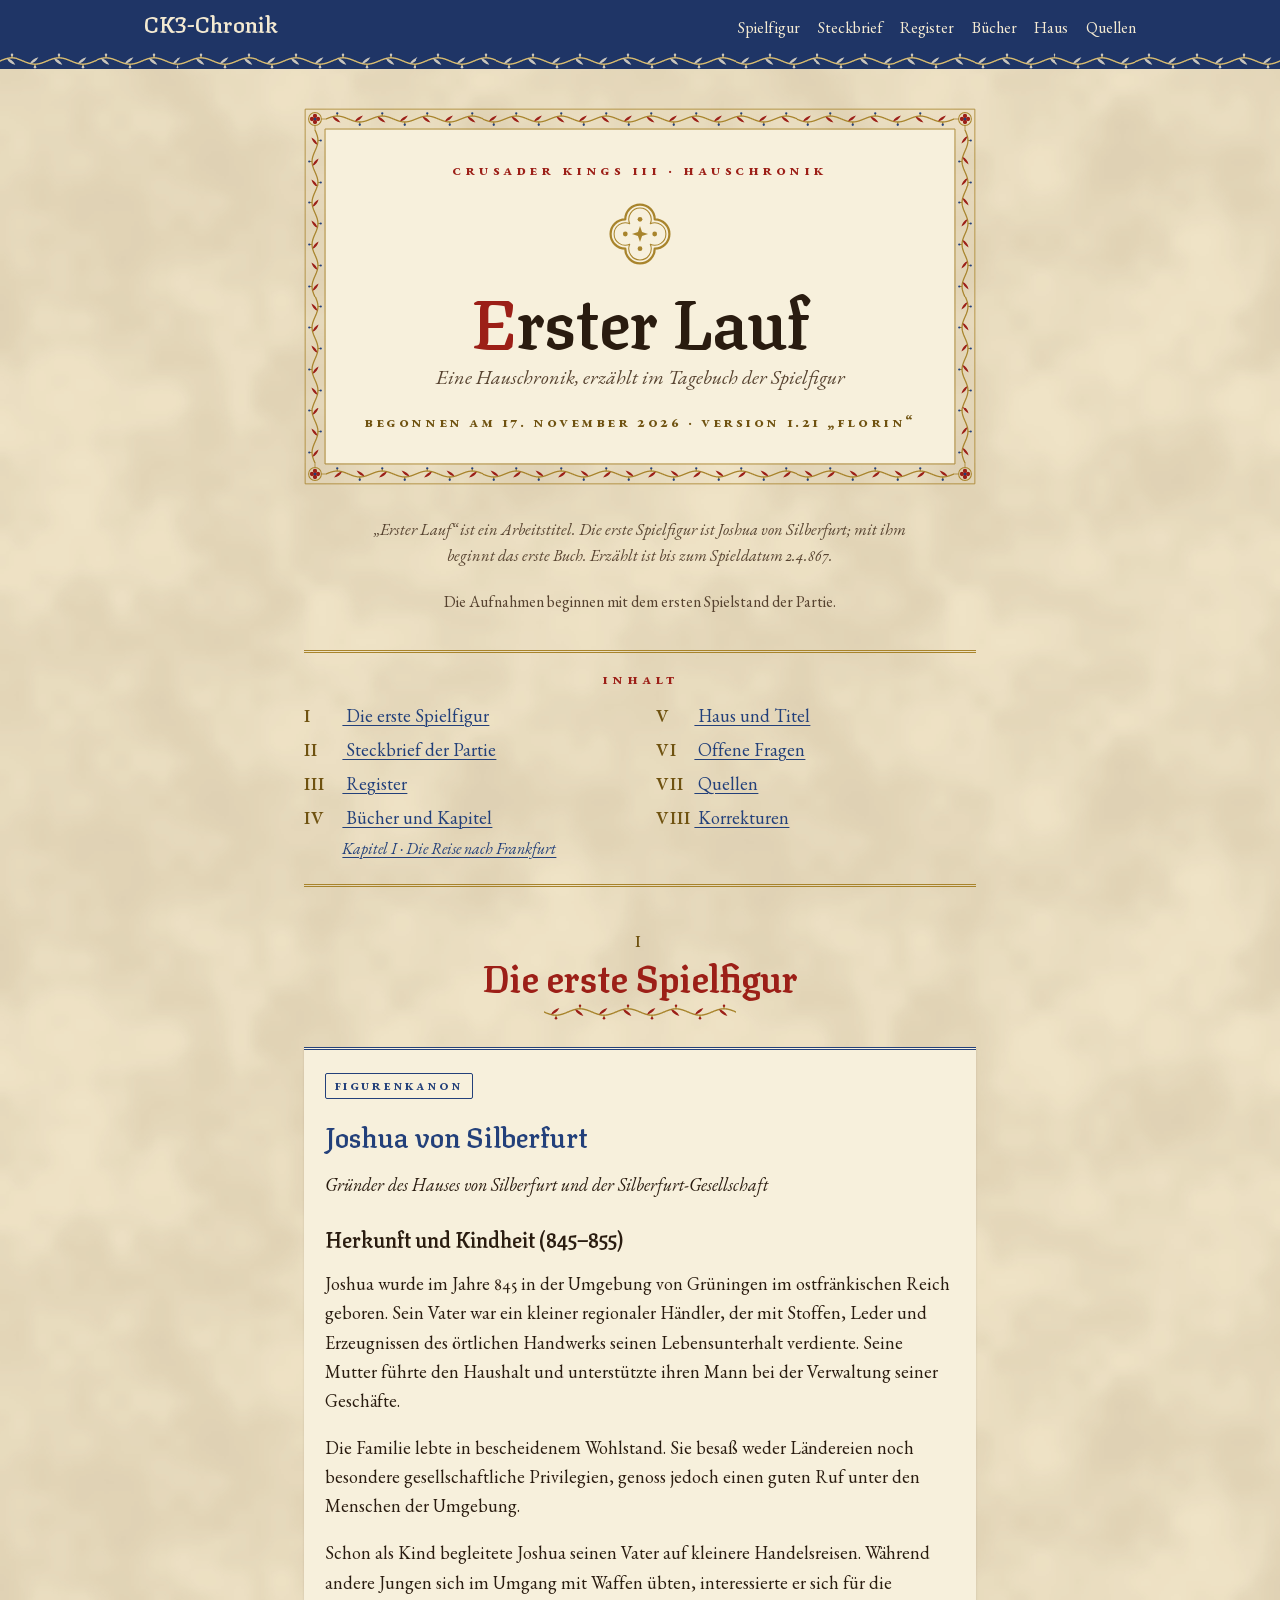
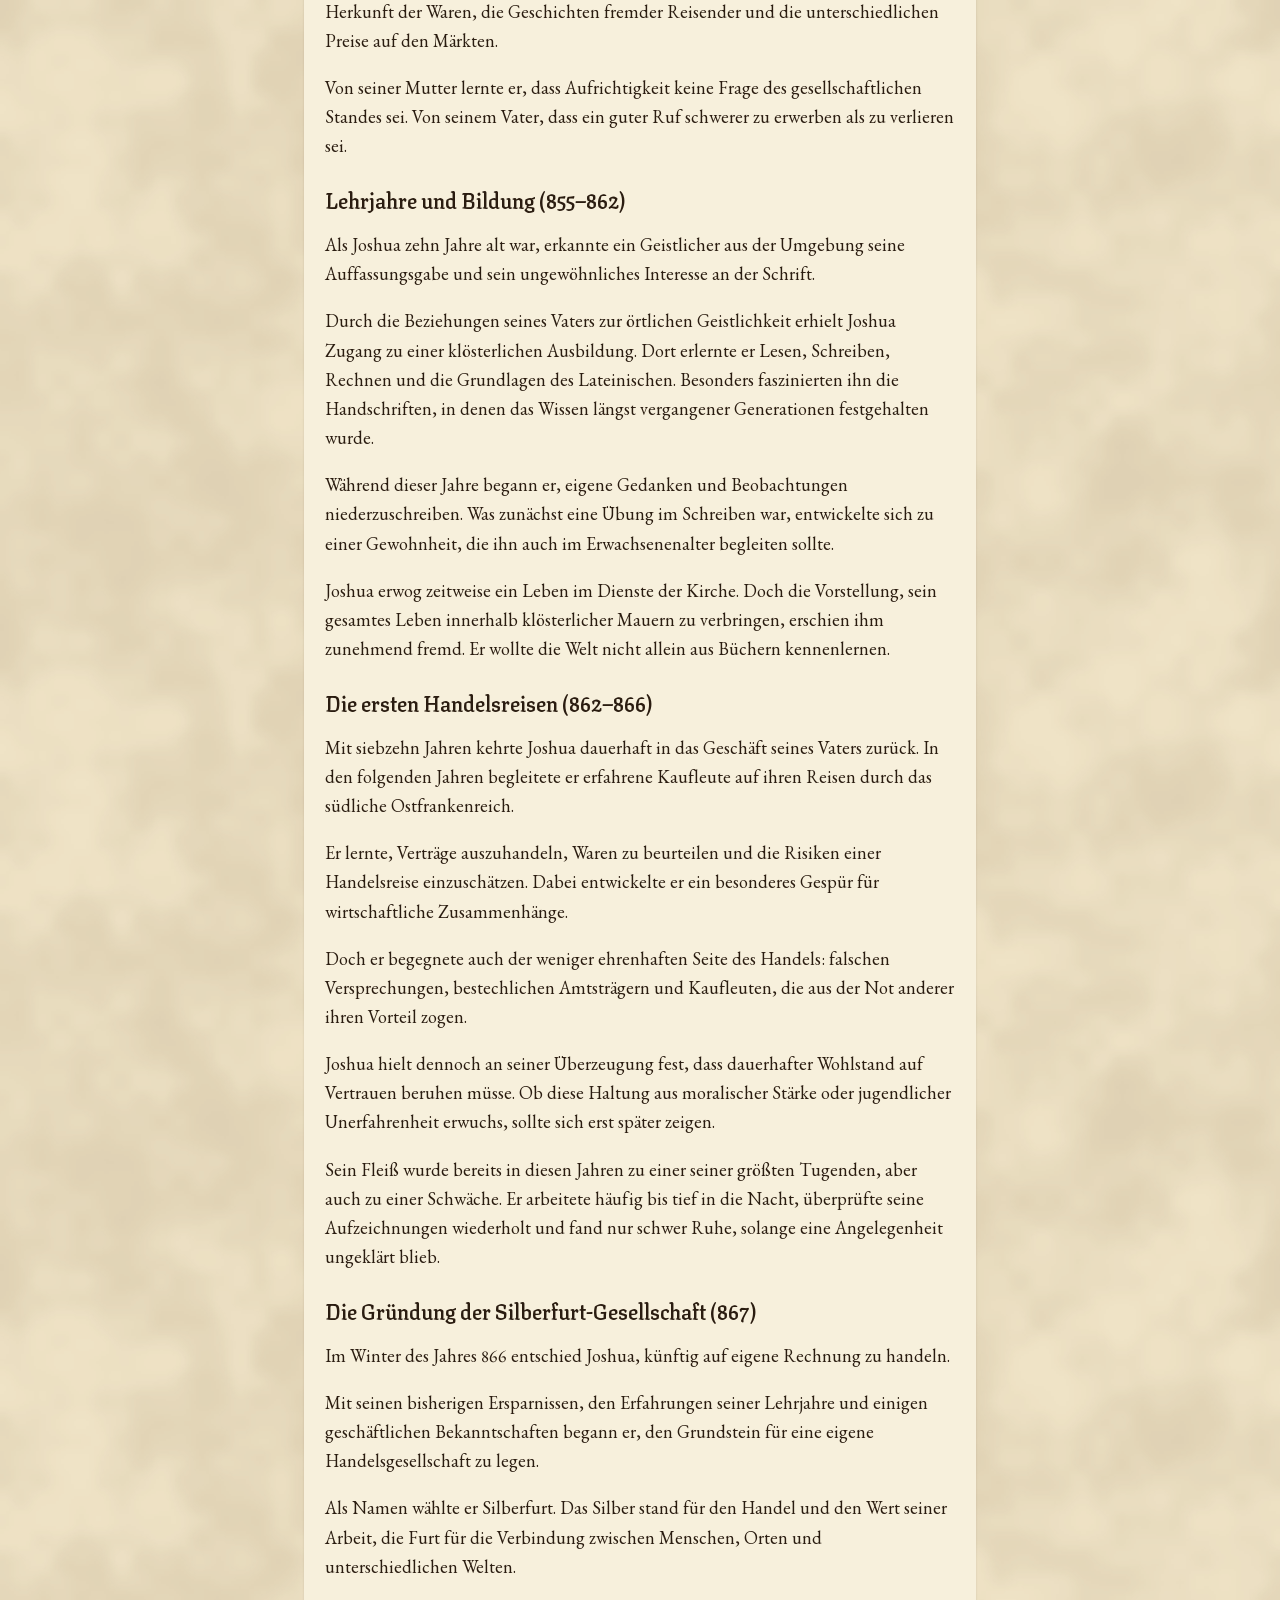
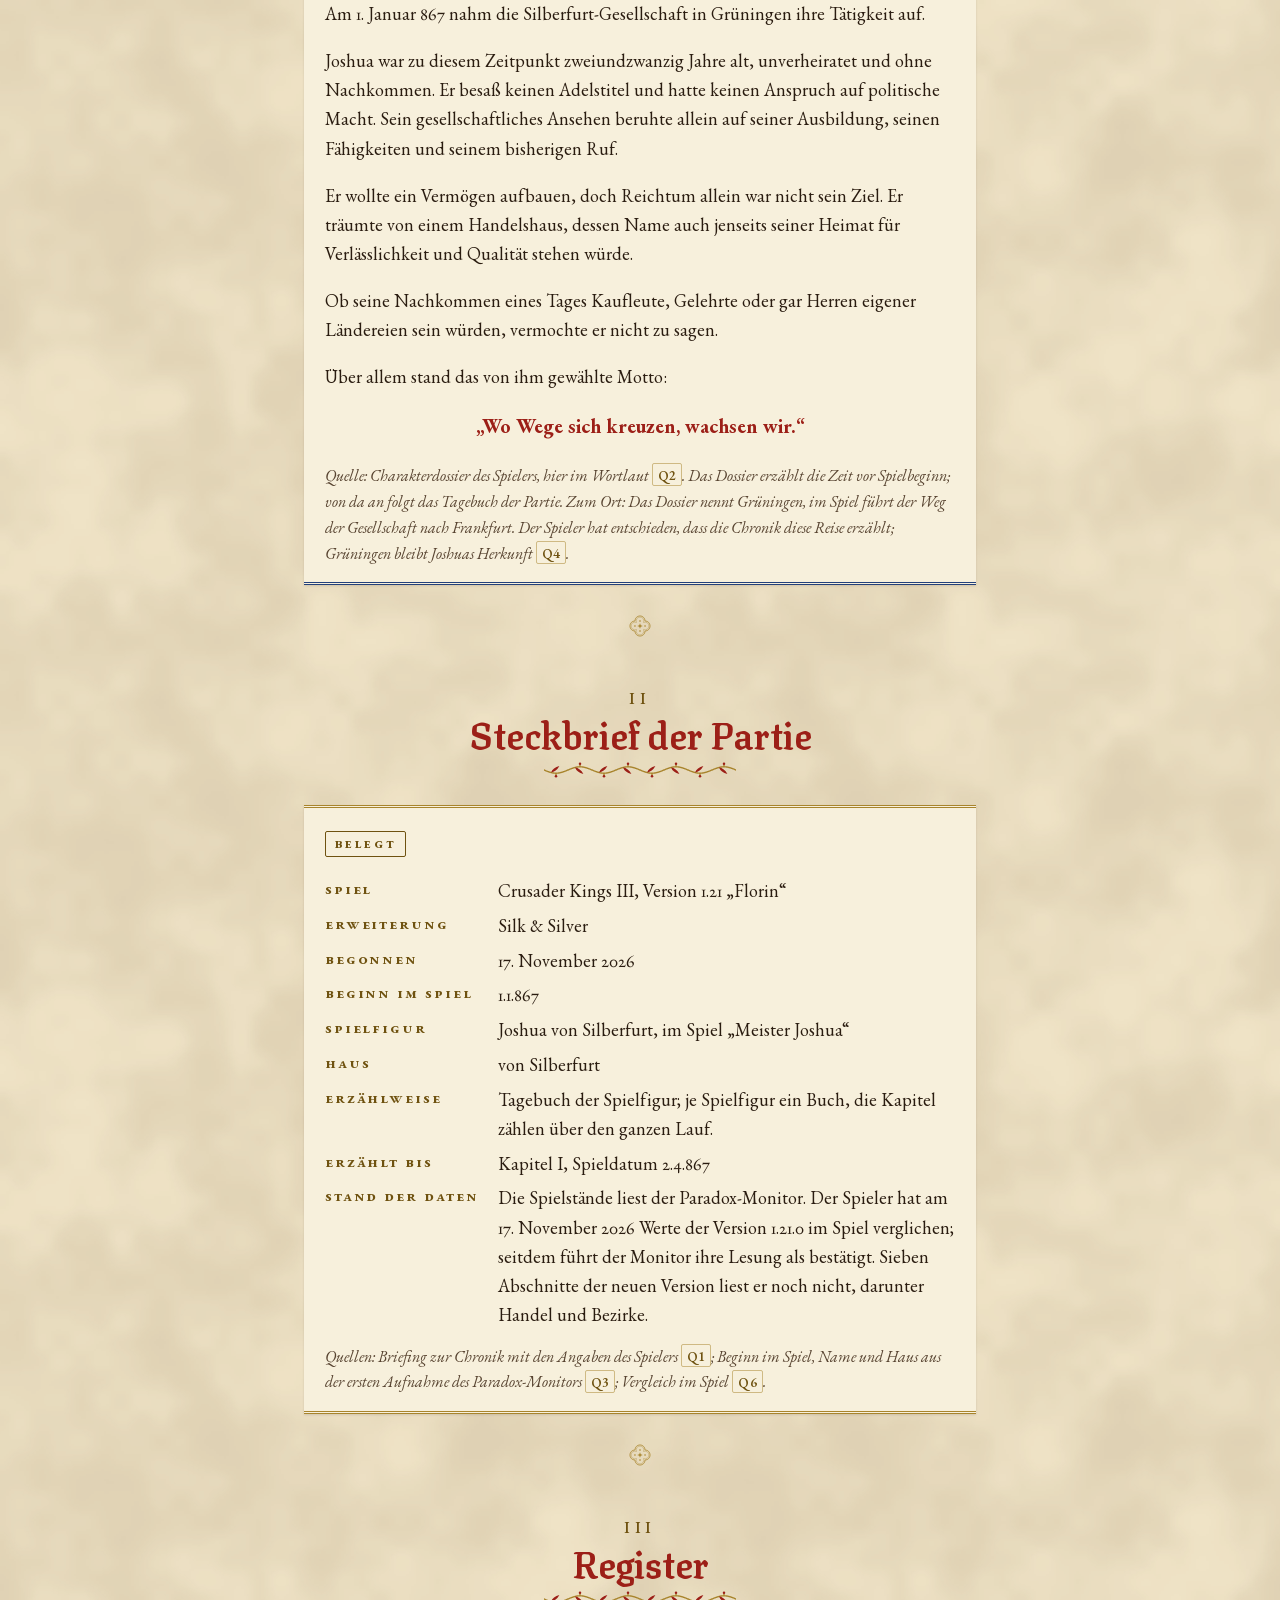
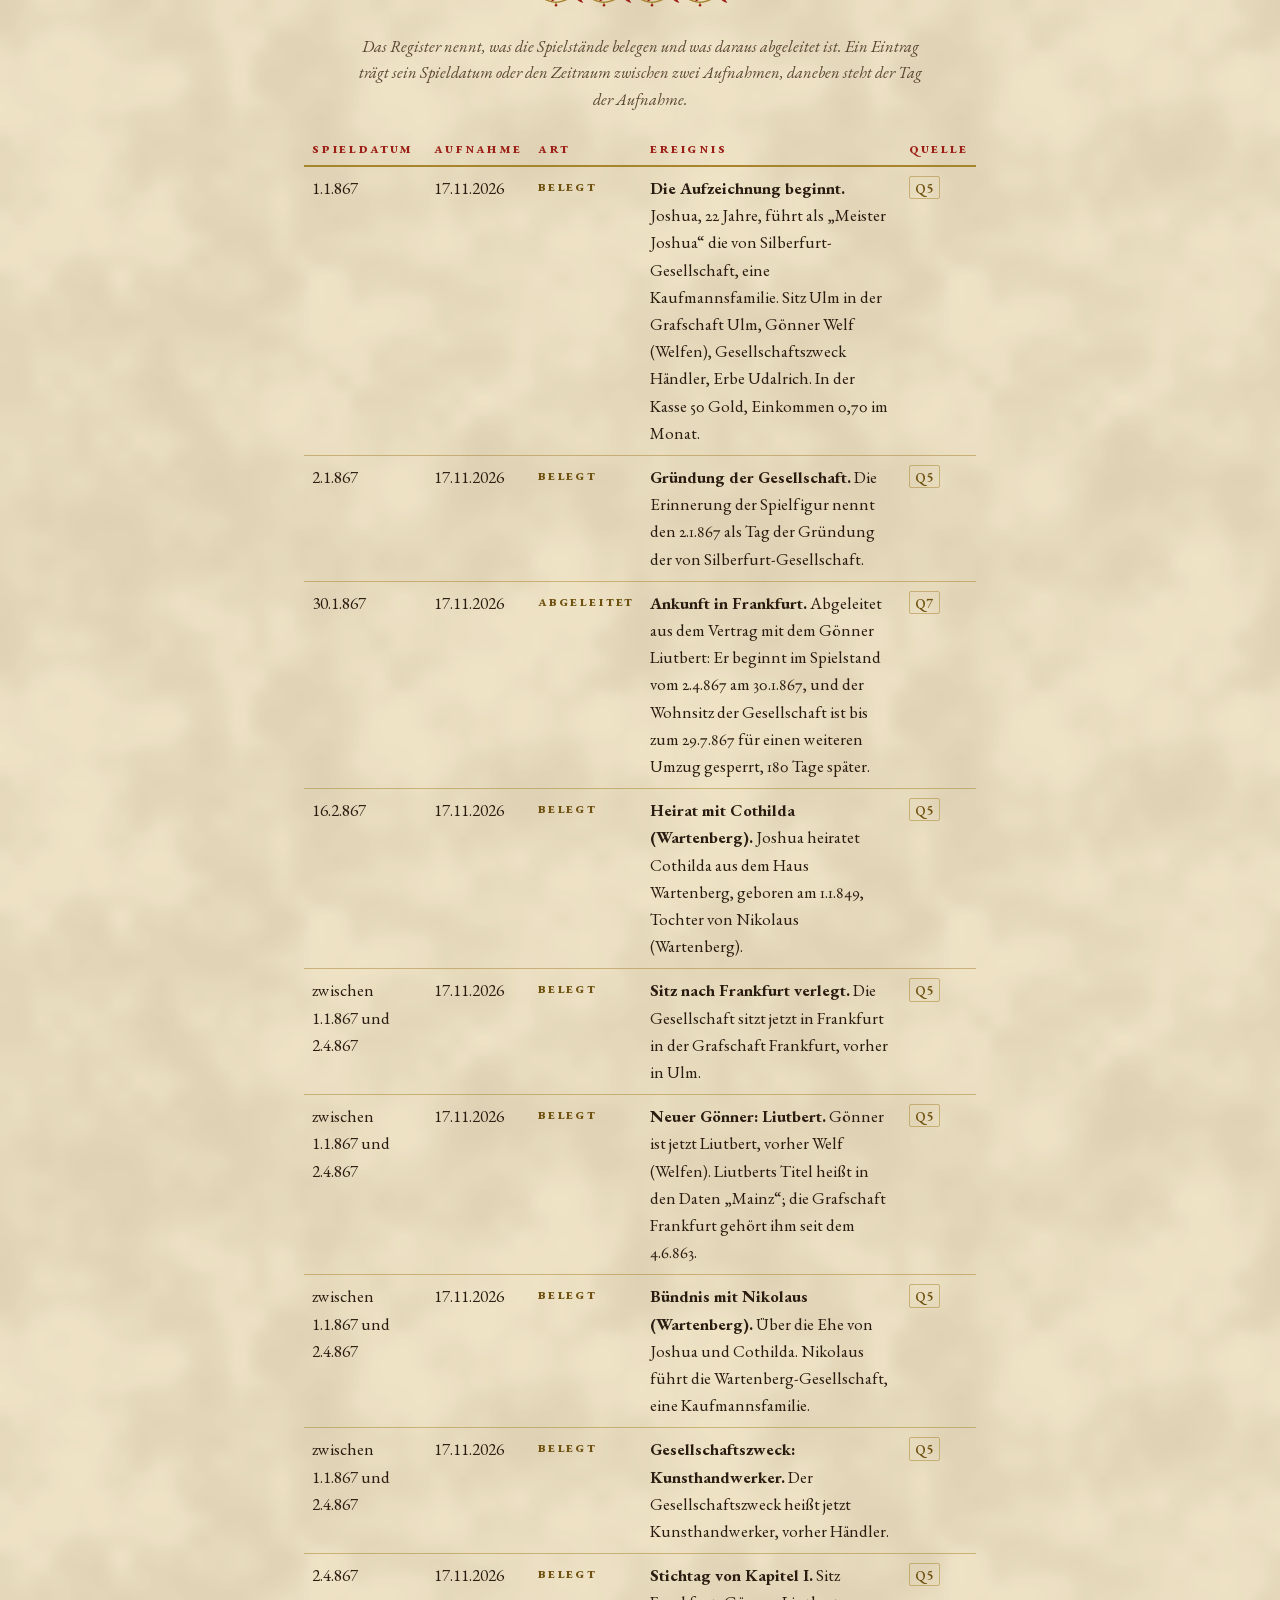
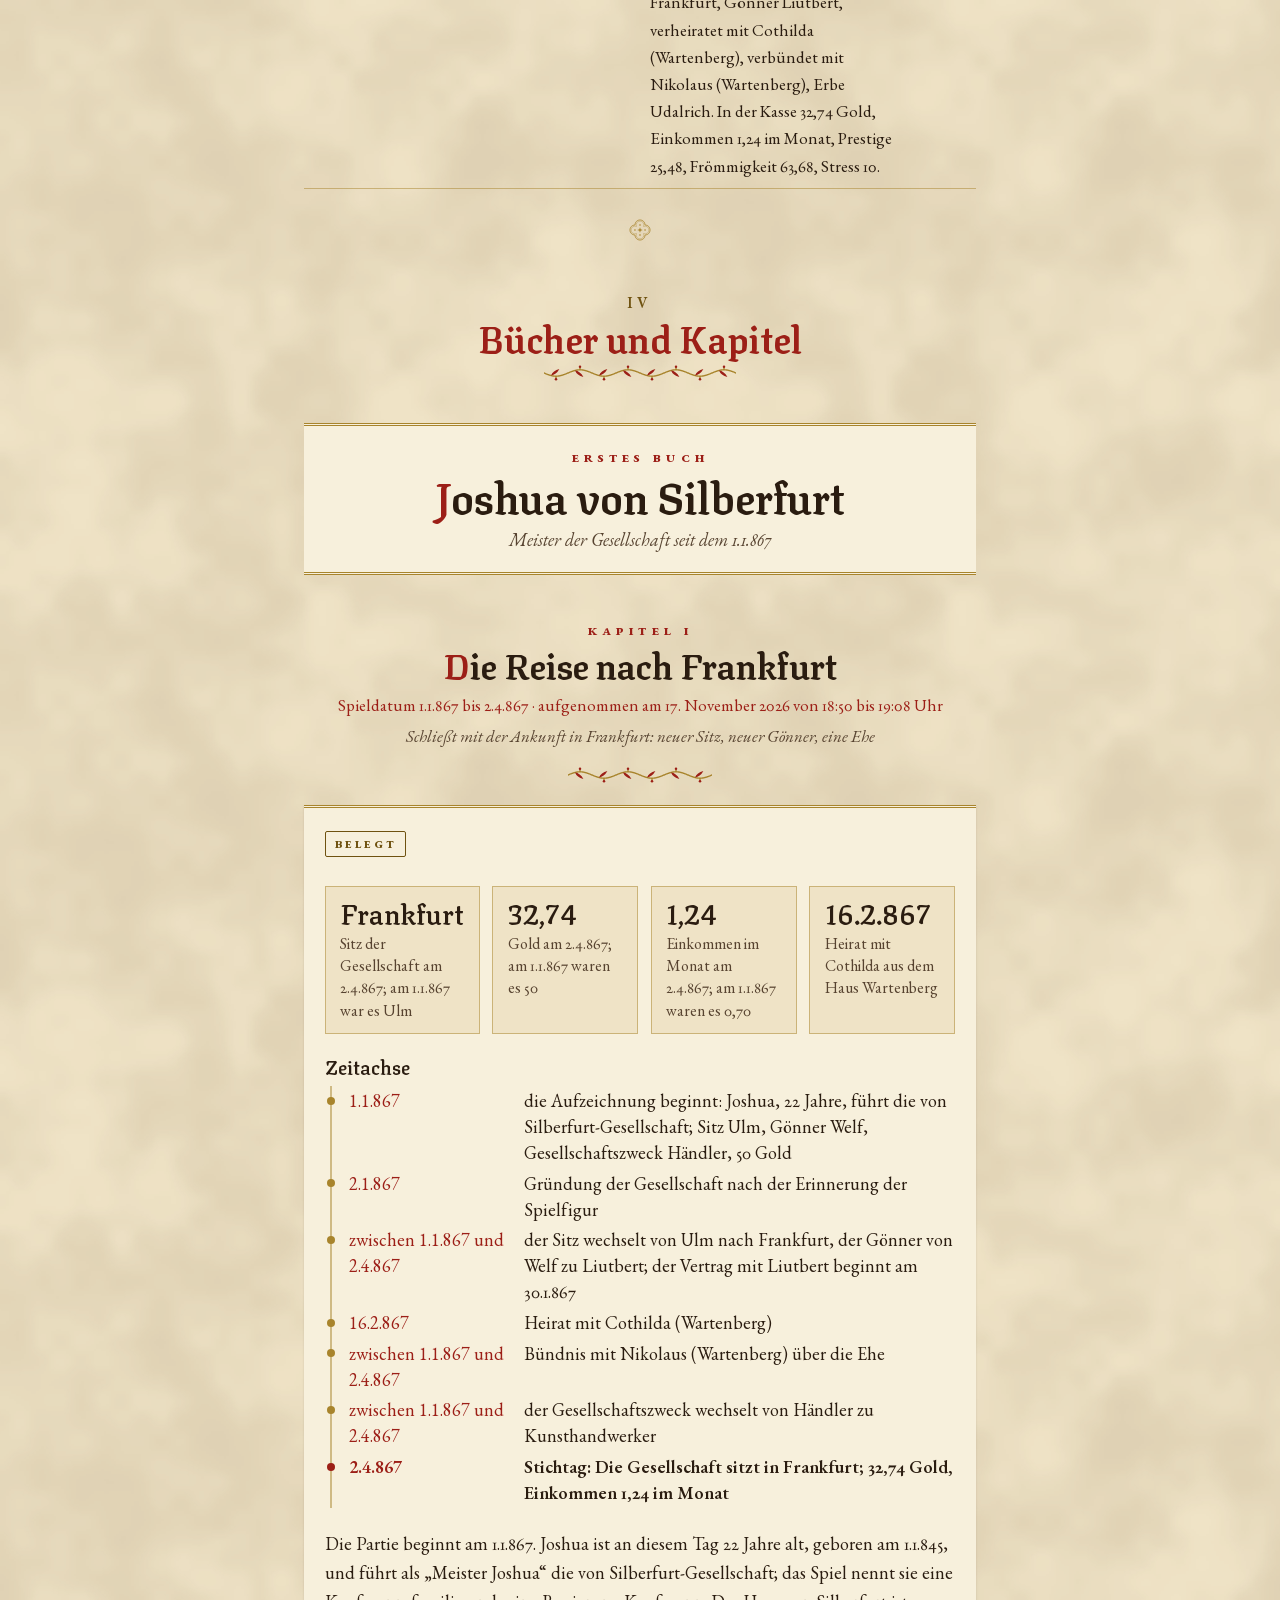
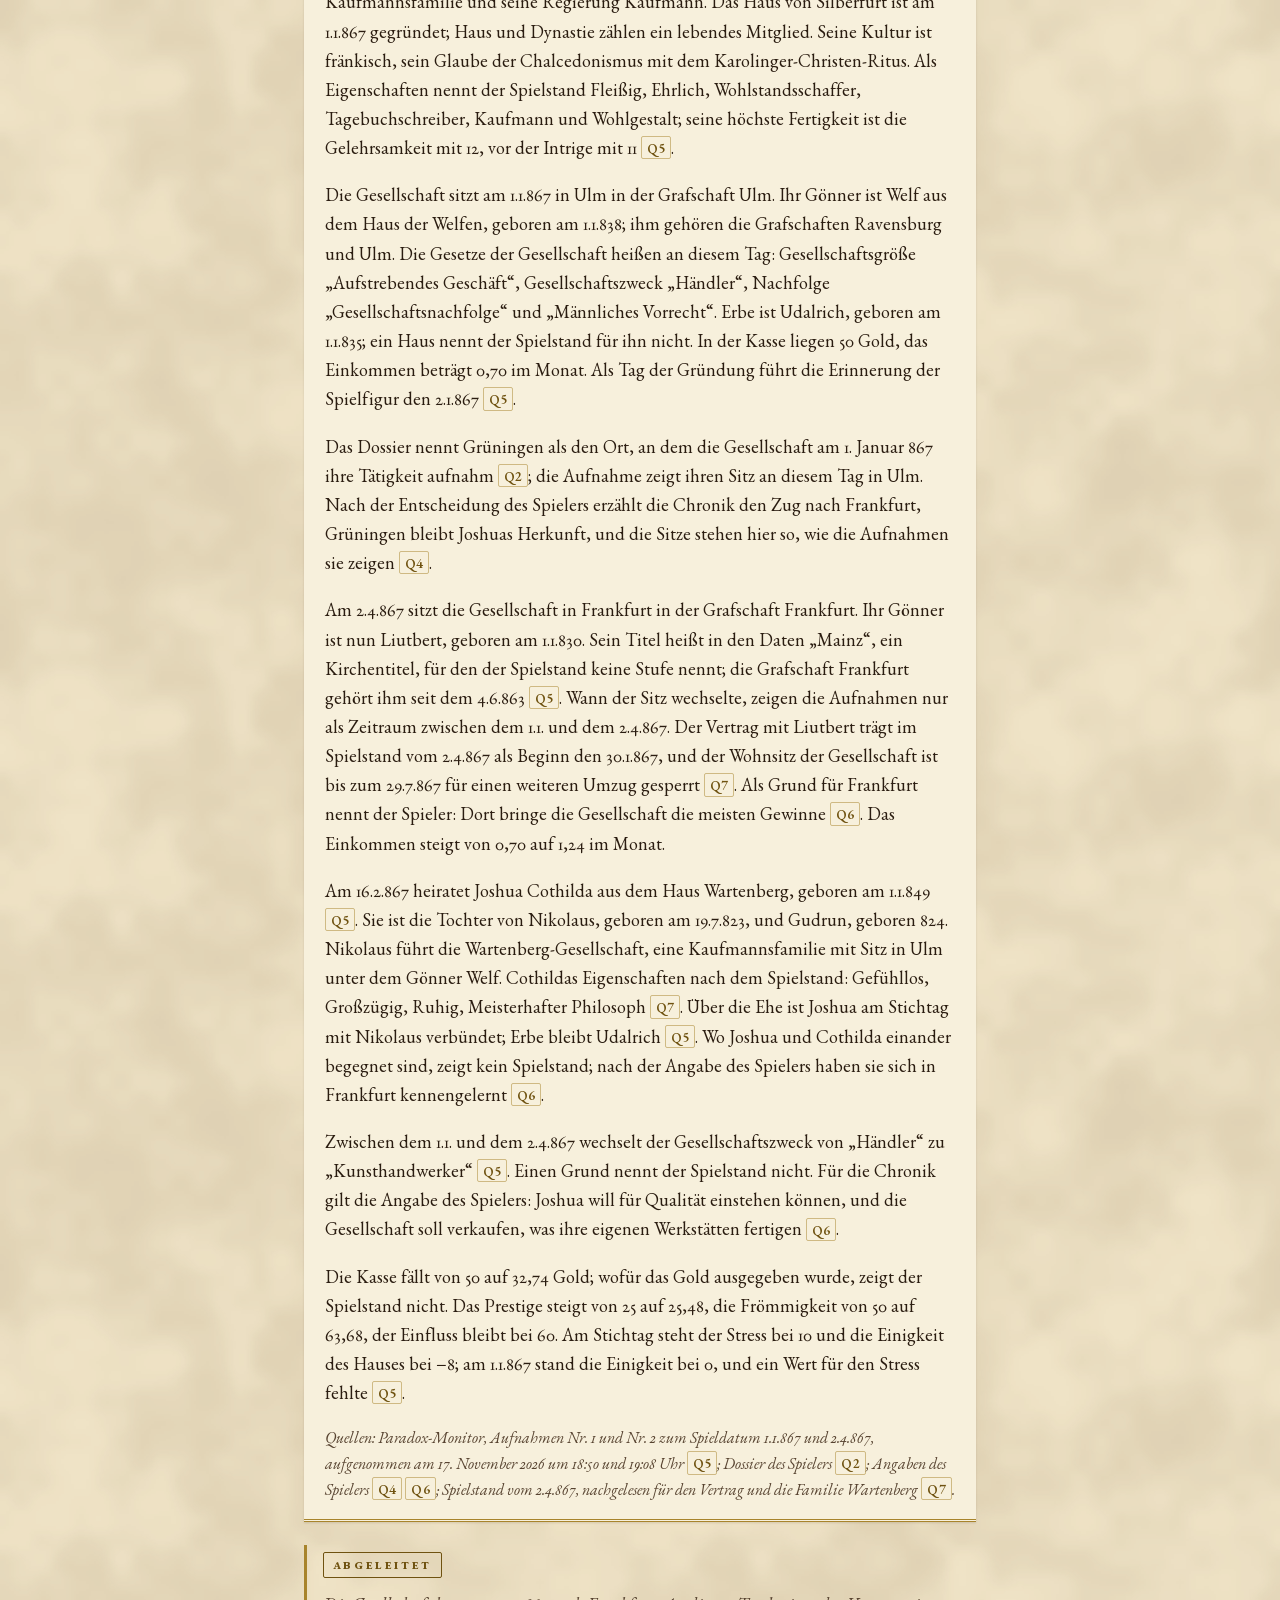
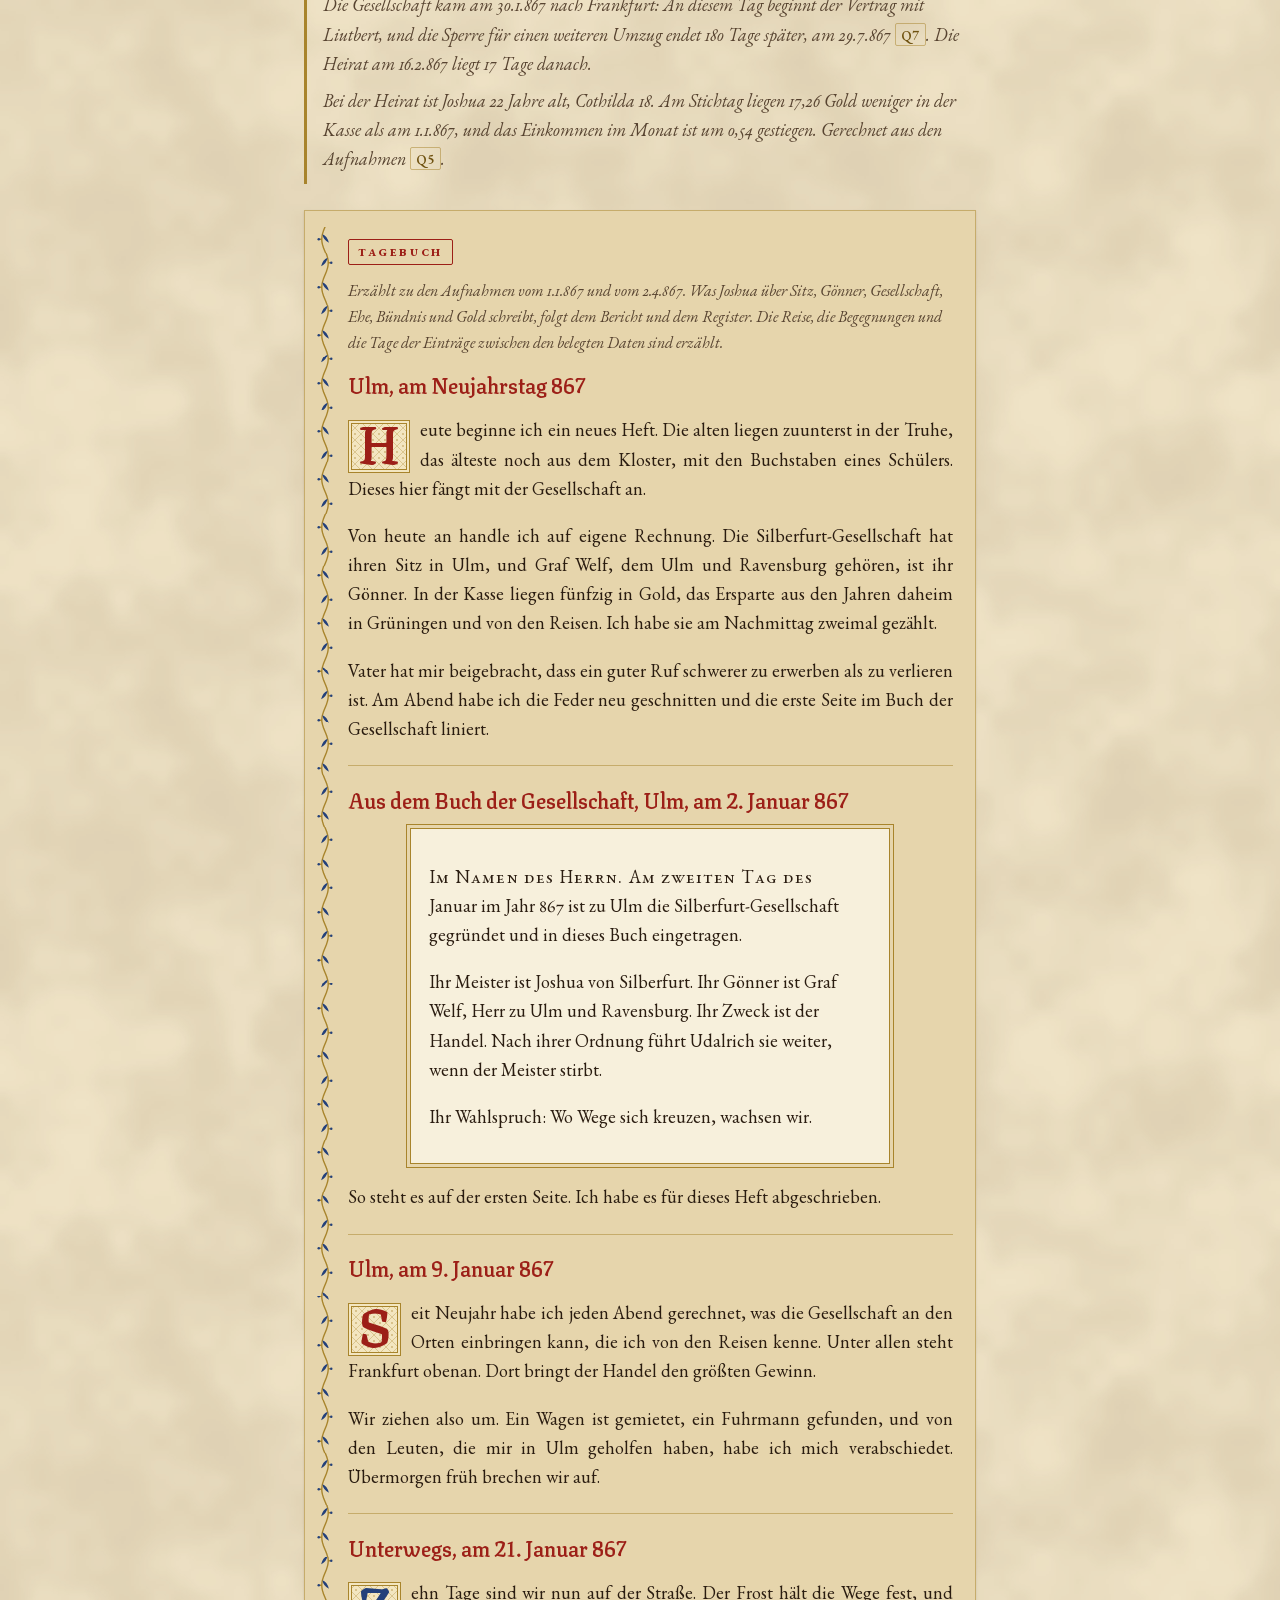
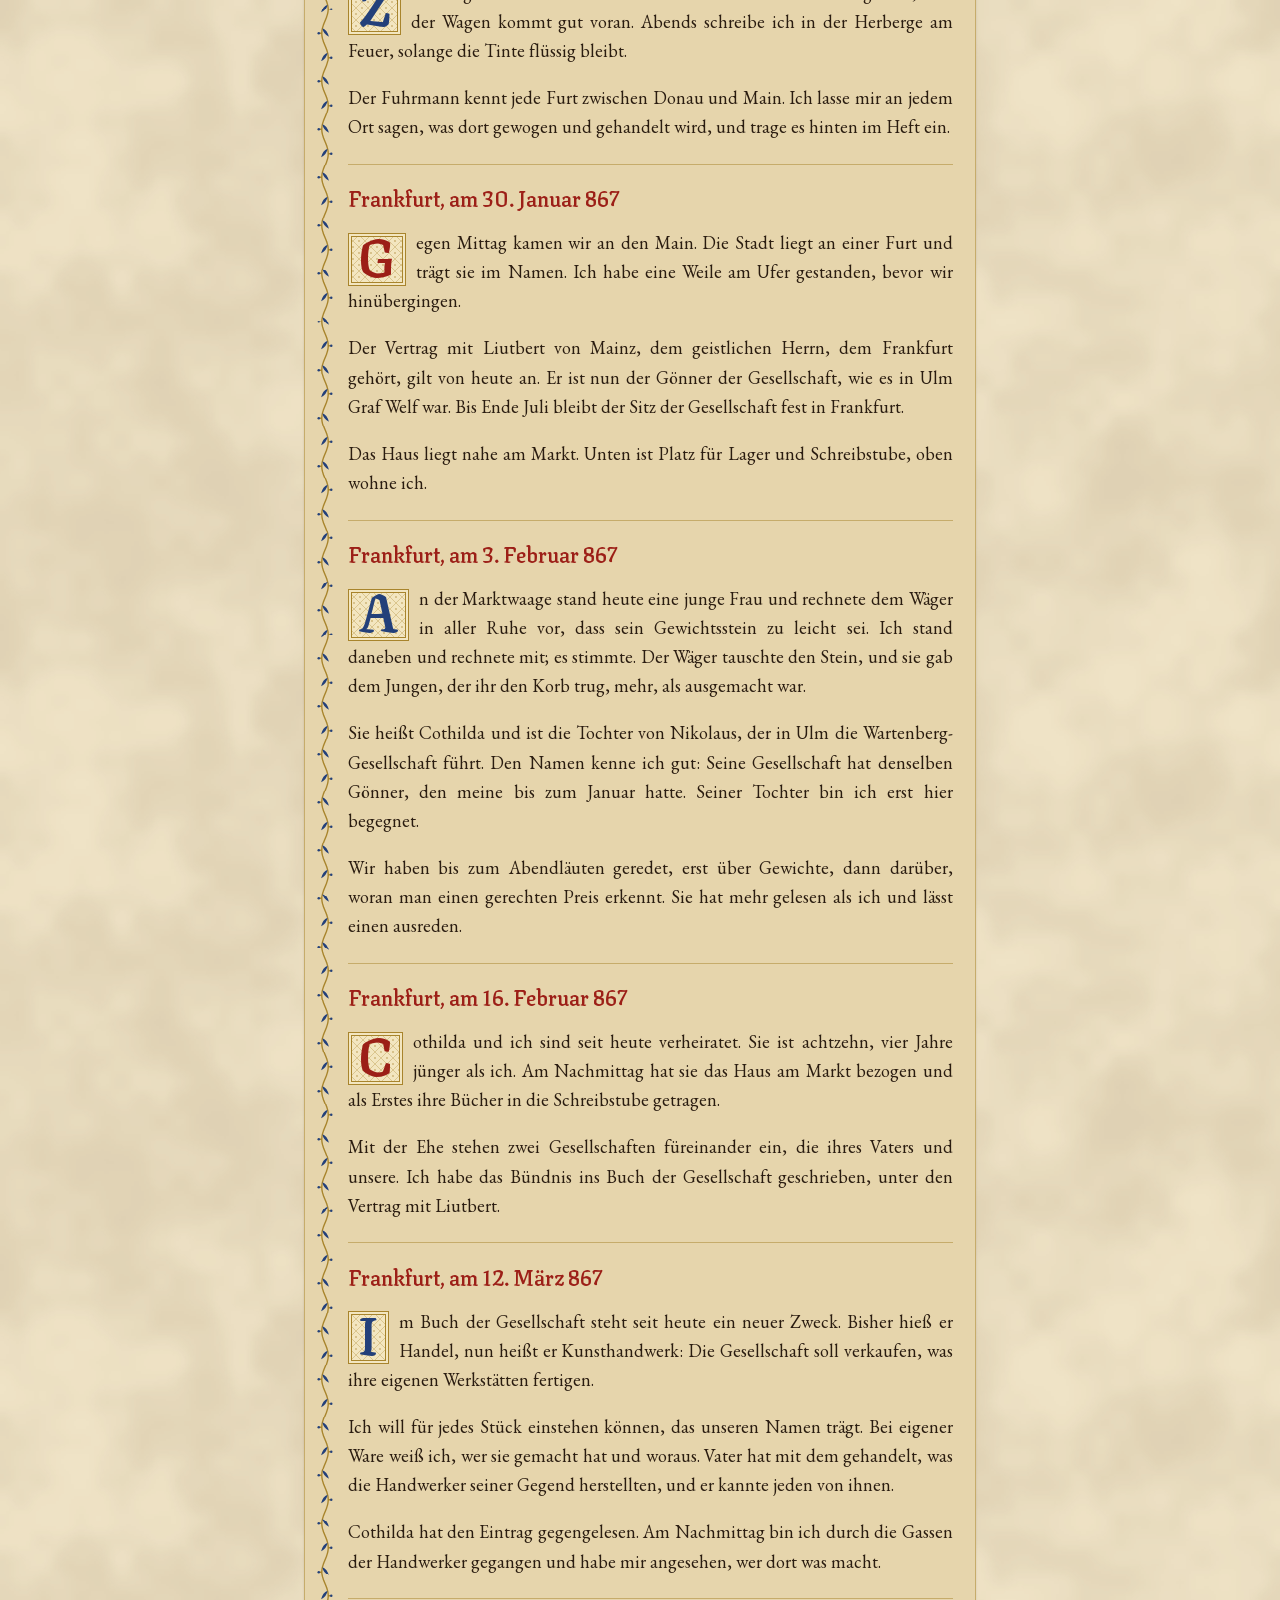
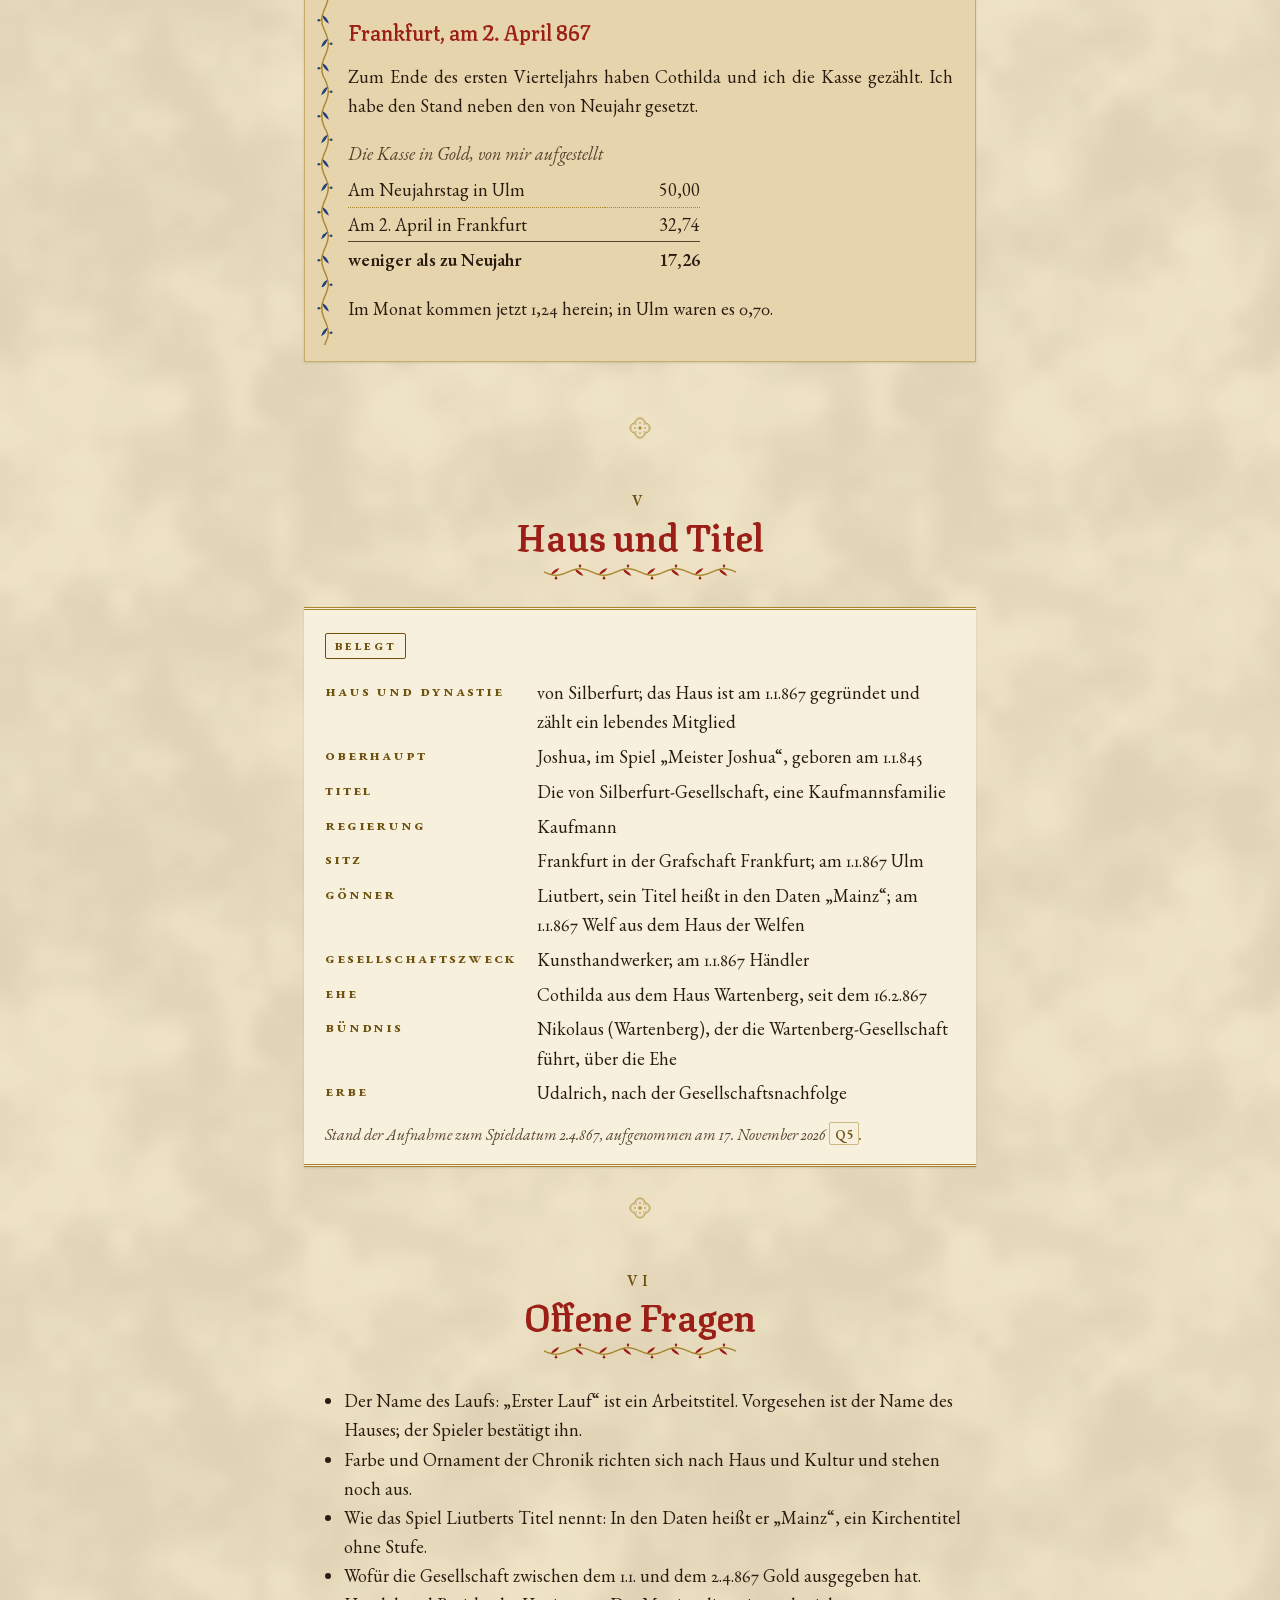
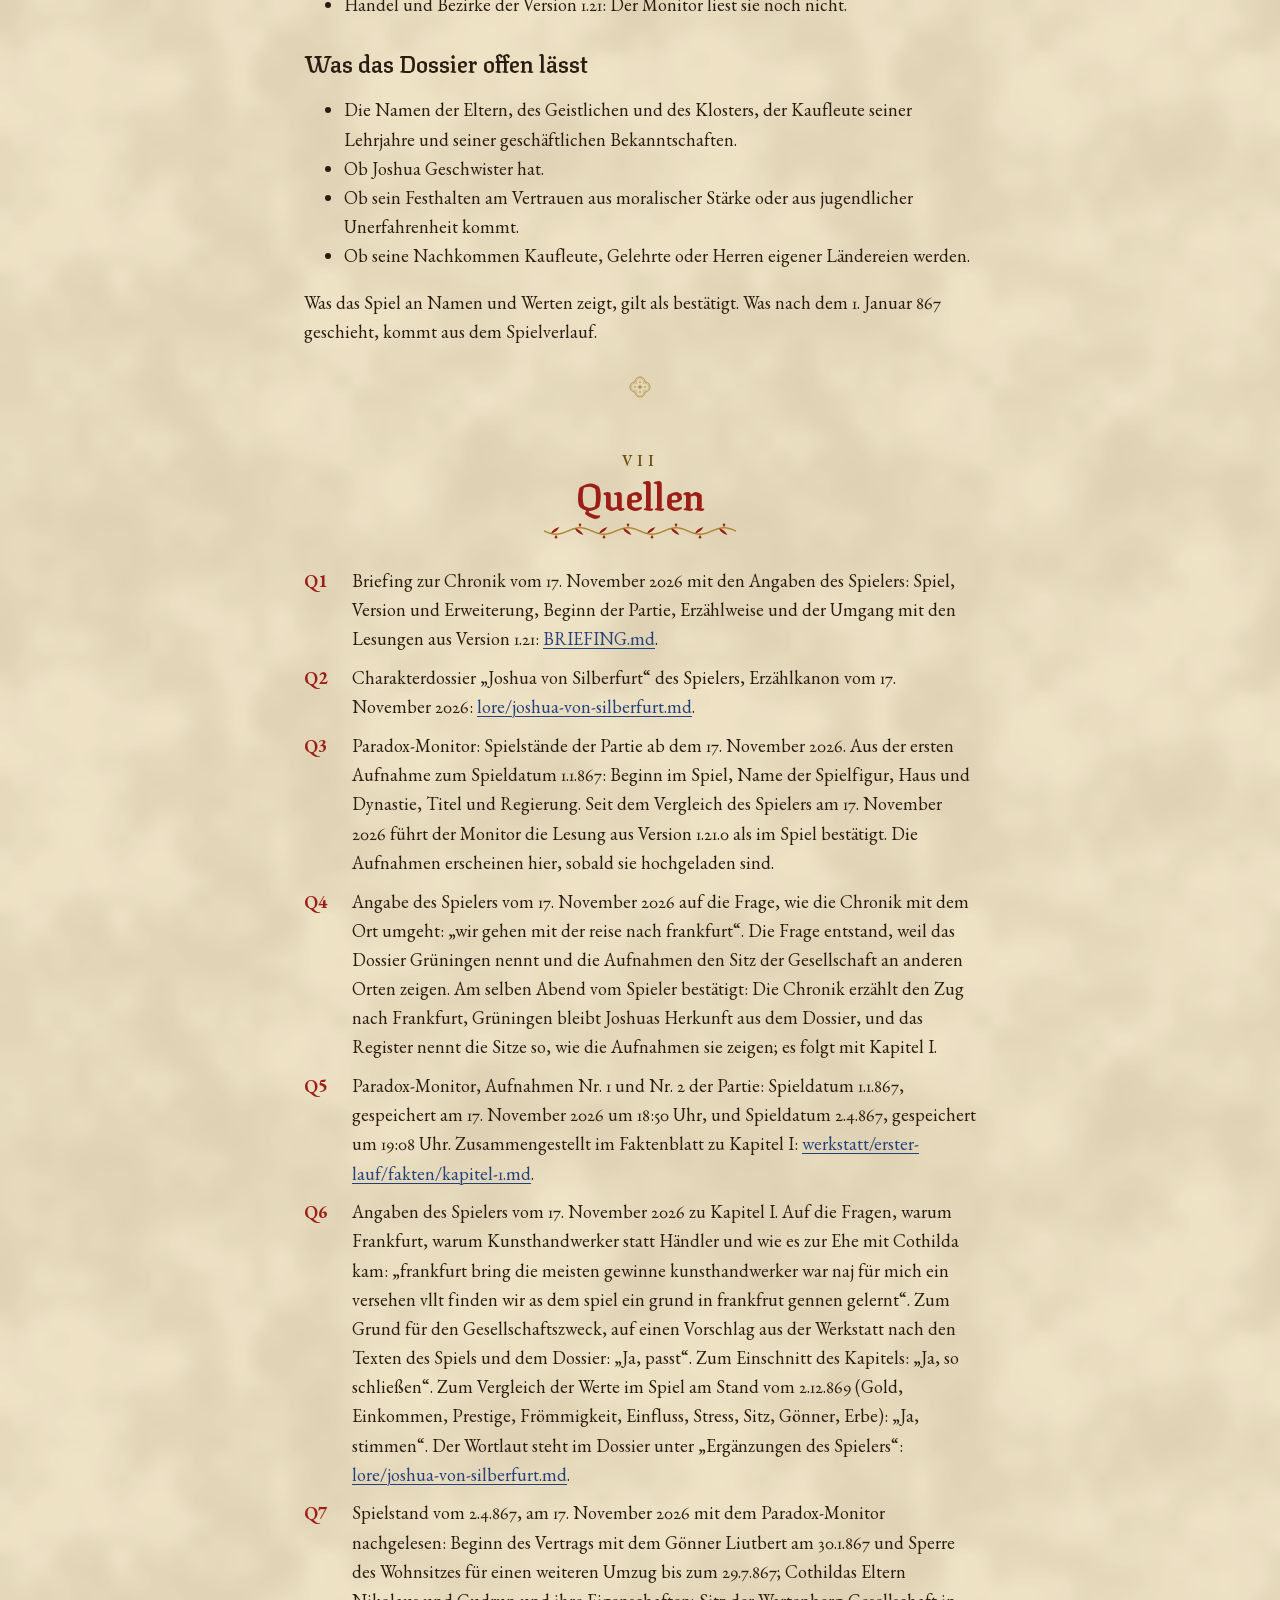
==== commit 574162bd: "Kapitel I: Die Reise nach Frankfurt Erstes Buch „Joshua von Silberfurt“, Spieldatum 1.1.867 bis 2.4." ====
--- a/saves/erster-lauf/chronik.html
+++ b/saves/erster-lauf/chronik.html
@@ -36,7 +36,7 @@
     <p class="hs-zeile">Begonnen am 17. November 2026 · Version 1.21 „Florin“</p>
   </section>
 
-  <p class="hs-hinweis">„Erster Lauf“ ist ein Arbeitstitel. Die erste Spielfigur ist Joshua von Silberfurt; mit ihm beginnt das erste Buch.</p>
+  <p class="hs-hinweis">„Erster Lauf“ ist ein Arbeitstitel. Die erste Spielfigur ist Joshua von Silberfurt; mit ihm beginnt das erste Buch. Erzählt ist bis zum Spieldatum 2.4.867.</p>
   <p class="hs-aufnahmen" id="aufnahmen" aria-live="polite">Die Aufnahmen beginnen mit dem ersten Spielstand der Partie.</p>
 
   <nav class="hs-inhalt" aria-labelledby="inhalt-titel">
@@ -45,7 +45,11 @@
       <li><a href="#spielfigur"><span class="hs-nr">I</span> Die erste Spielfigur</a></li>
       <li><a href="#steckbrief"><span class="hs-nr">II</span> Steckbrief der Partie</a></li>
       <li><a href="#register"><span class="hs-nr">III</span> Register</a></li>
-      <li><a href="#buecher"><span class="hs-nr">IV</span> Bücher und Kapitel</a></li>
+      <li><a href="#buecher"><span class="hs-nr">IV</span> Bücher und Kapitel</a>
+        <ol class="hs-inhalt-kapitel">
+          <li><a href="#kapitel-1">Kapitel I · Die Reise nach Frankfurt</a></li>
+        </ol>
+      </li>
       <li><a href="#haus"><span class="hs-nr">V</span> Haus und Titel</a></li>
       <li><a href="#fragen"><span class="hs-nr">VI</span> Offene Fragen</a></li>
       <li><a href="#quellen"><span class="hs-nr">VII</span> Quellen</a></li>
@@ -106,9 +110,10 @@
         <dt>Spielfigur</dt><dd>Joshua von Silberfurt, im Spiel „Meister Joshua“</dd>
         <dt>Haus</dt><dd>von Silberfurt</dd>
         <dt>Erzählweise</dt><dd>Tagebuch der Spielfigur; je Spielfigur ein Buch, die Kapitel zählen über den ganzen Lauf.</dd>
-        <dt>Stand der Daten</dt><dd>Die Spielstände liest der Paradox-Monitor. Für Version 1.21 gelten seine Lesungen als vorläufig, bis der Spieler fünf Werte im Spiel verglichen hat. Verglichen ist noch nichts.</dd>
+        <dt>Erzählt bis</dt><dd>Kapitel I, Spieldatum 2.4.867</dd>
+        <dt>Stand der Daten</dt><dd>Die Spielstände liest der Paradox-Monitor. Der Spieler hat am 17. November 2026 Werte der Version 1.21.0 im Spiel verglichen; seitdem führt der Monitor ihre Lesung als bestätigt. Sieben Abschnitte der neuen Version liest er noch nicht, darunter Handel und Bezirke.</dd>
       </dl>
-      <p class="hs-quelle">Quellen: Briefing zur Chronik mit den Angaben des Spielers <a class="hs-q" href="#q1" aria-label="Quelle Q1">Q1</a>; Beginn im Spiel, Name und Haus aus der ersten Aufnahme des Paradox-Monitors <a class="hs-q" href="#q3" aria-label="Quelle Q3">Q3</a>.</p>
+      <p class="hs-quelle">Quellen: Briefing zur Chronik mit den Angaben des Spielers <a class="hs-q" href="#q1" aria-label="Quelle Q1">Q1</a>; Beginn im Spiel, Name und Haus aus der ersten Aufnahme des Paradox-Monitors <a class="hs-q" href="#q3" aria-label="Quelle Q3">Q3</a>; Vergleich im Spiel <a class="hs-q" href="#q6" aria-label="Quelle Q6">Q6</a>.</p>
     </div>
     <div class="hs-vierpass hs-schluss" aria-hidden="true"></div>
   </section>
@@ -129,7 +134,134 @@
     <div class="hs-leiste" aria-hidden="true"></div>
     <!-- Je Spielfigur ein Buch: <section class="hs-buch" id="buch-N">, darin die Kapitel als
          <article class="hs-kapitel" id="kapitel-N">. Kapitel zählen über alle Bücher fortlaufend (docs/, Regeln des Laufs). -->
-    <p class="hs-leer">Das erste Buch beginnt mit der ersten Spielfigur. Kapitel I entsteht nach dem ersten Einschnitt der Partie.</p>
+    <section class="hs-buch" id="buch-1" aria-labelledby="buch-1-titel">
+      <header class="hs-buch-kopf">
+        <p class="hs-buch-nr">Erstes Buch</p>
+        <h3 id="buch-1-titel">Joshua von Silberfurt</h3>
+        <p class="hs-buch-zeit">Meister der Gesellschaft seit dem 1.1.867</p>
+      </header>
+
+      <article class="hs-kapitel" id="kapitel-1" data-spieldatum-bis="0867-04-02" aria-labelledby="kapitel-1-titel">
+        <header class="hs-kapitel-kopf">
+          <p class="hs-kapitel-nr">Kapitel I</p>
+          <h4 id="kapitel-1-titel">Die Reise nach Frankfurt</h4>
+          <p class="hs-kapitel-zeit">Spieldatum 1.1.867 bis 2.4.867 · aufgenommen am 17.&nbsp;November 2026 von 18:50 bis 19:08&nbsp;Uhr</p>
+          <p class="hs-kapitel-einschnitt">Schließt mit der Ankunft in Frankfurt: neuer Sitz, neuer Gönner, eine Ehe</p>
+          <div class="hs-leiste" aria-hidden="true"></div>
+        </header>
+
+        <div class="hs-bericht">
+          <span class="hs-etikett">Belegt</span>
+          <div class="hs-kennzahlen">
+            <div class="hs-kennzahl"><b>Frankfurt</b><span>Sitz der Gesellschaft am 2.4.867; am 1.1.867 war es Ulm</span></div>
+            <div class="hs-kennzahl"><b>32,74</b><span>Gold am 2.4.867; am 1.1.867 waren es 50</span></div>
+            <div class="hs-kennzahl"><b>1,24</b><span>Einkommen im Monat am 2.4.867; am 1.1.867 waren es 0,70</span></div>
+            <div class="hs-kennzahl"><b>16.2.867</b><span>Heirat mit Cothilda aus dem Haus Wartenberg</span></div>
+          </div>
+
+          <h5>Zeitachse</h5>
+          <ol class="hs-zeitachse">
+            <li><span class="hs-zeitpunkt">1.1.867</span><span>die Aufzeichnung beginnt: Joshua, 22 Jahre, führt die von Silberfurt-Gesellschaft; Sitz Ulm, Gönner Welf, Gesellschaftszweck Händler, 50 Gold</span></li>
+            <li><span class="hs-zeitpunkt">2.1.867</span><span>Gründung der Gesellschaft nach der Erinnerung der Spielfigur</span></li>
+            <li><span class="hs-zeitpunkt">zwischen 1.1.867 und 2.4.867</span><span>der Sitz wechselt von Ulm nach Frankfurt, der Gönner von Welf zu Liutbert; der Vertrag mit Liutbert beginnt am 30.1.867</span></li>
+            <li><span class="hs-zeitpunkt">16.2.867</span><span>Heirat mit Cothilda (Wartenberg)</span></li>
+            <li><span class="hs-zeitpunkt">zwischen 1.1.867 und 2.4.867</span><span>Bündnis mit Nikolaus (Wartenberg) über die Ehe</span></li>
+            <li><span class="hs-zeitpunkt">zwischen 1.1.867 und 2.4.867</span><span>der Gesellschaftszweck wechselt von Händler zu Kunsthandwerker</span></li>
+            <li class="hs-einschnitt"><span class="hs-zeitpunkt">2.4.867</span><span>Stichtag: Die Gesellschaft sitzt in Frankfurt; 32,74 Gold, Einkommen 1,24 im Monat</span></li>
+          </ol>
+
+          <p>Die Partie beginnt am 1.1.867. Joshua ist an diesem Tag 22 Jahre alt, geboren am 1.1.845, und führt als „Meister Joshua“ die von Silberfurt-Gesellschaft; das Spiel nennt sie eine Kaufmannsfamilie und seine Regierung Kaufmann. Das Haus von Silberfurt ist am 1.1.867 gegründet; Haus und Dynastie zählen ein lebendes Mitglied. Seine Kultur ist fränkisch, sein Glaube der Chalcedonismus mit dem Karolinger-Christen-Ritus. Als Eigenschaften nennt der Spielstand Fleißig, Ehrlich, Wohlstandsschaffer, Tagebuchschreiber, Kaufmann und Wohlgestalt; seine höchste Fertigkeit ist die Gelehrsamkeit mit 12, vor der Intrige mit 11 <a class="hs-q" href="#q5" aria-label="Quelle Q5">Q5</a>.</p>
+          <p>Die Gesellschaft sitzt am 1.1.867 in Ulm in der Grafschaft Ulm. Ihr Gönner ist Welf aus dem Haus der Welfen, geboren am 1.1.838; ihm gehören die Grafschaften Ravensburg und Ulm. Die Gesetze der Gesellschaft heißen an diesem Tag: Gesellschaftsgröße „Aufstrebendes Geschäft“, Gesellschaftszweck „Händler“, Nachfolge „Gesellschaftsnachfolge“ und „Männliches Vorrecht“. Erbe ist Udalrich, geboren am 1.1.835; ein Haus nennt der Spielstand für ihn nicht. In der Kasse liegen 50 Gold, das Einkommen beträgt 0,70 im Monat. Als Tag der Gründung führt die Erinnerung der Spielfigur den 2.1.867 <a class="hs-q" href="#q5" aria-label="Quelle Q5">Q5</a>.</p>
+          <p>Das Dossier nennt Grüningen als den Ort, an dem die Gesellschaft am 1.&nbsp;Januar 867 ihre Tätigkeit aufnahm <a class="hs-q" href="#q2" aria-label="Quelle Q2">Q2</a>; die Aufnahme zeigt ihren Sitz an diesem Tag in Ulm. Nach der Entscheidung des Spielers erzählt die Chronik den Zug nach Frankfurt, Grüningen bleibt Joshuas Herkunft, und die Sitze stehen hier so, wie die Aufnahmen sie zeigen <a class="hs-q" href="#q4" aria-label="Quelle Q4">Q4</a>.</p>
+          <p>Am 2.4.867 sitzt die Gesellschaft in Frankfurt in der Grafschaft Frankfurt. Ihr Gönner ist nun Liutbert, geboren am 1.1.830. Sein Titel heißt in den Daten „Mainz“, ein Kirchentitel, für den der Spielstand keine Stufe nennt; die Grafschaft Frankfurt gehört ihm seit dem 4.6.863 <a class="hs-q" href="#q5" aria-label="Quelle Q5">Q5</a>. Wann der Sitz wechselte, zeigen die Aufnahmen nur als Zeitraum zwischen dem 1.1. und dem 2.4.867. Der Vertrag mit Liutbert trägt im Spielstand vom 2.4.867 als Beginn den 30.1.867, und der Wohnsitz der Gesellschaft ist bis zum 29.7.867 für einen weiteren Umzug gesperrt <a class="hs-q" href="#q7" aria-label="Quelle Q7">Q7</a>. Als Grund für Frankfurt nennt der Spieler: Dort bringe die Gesellschaft die meisten Gewinne <a class="hs-q" href="#q6" aria-label="Quelle Q6">Q6</a>. Das Einkommen steigt von 0,70 auf 1,24 im Monat.</p>
+          <p>Am 16.2.867 heiratet Joshua Cothilda aus dem Haus Wartenberg, geboren am 1.1.849 <a class="hs-q" href="#q5" aria-label="Quelle Q5">Q5</a>. Sie ist die Tochter von Nikolaus, geboren am 19.7.823, und Gudrun, geboren 824. Nikolaus führt die Wartenberg-Gesellschaft, eine Kaufmannsfamilie mit Sitz in Ulm unter dem Gönner Welf. Cothildas Eigenschaften nach dem Spielstand: Gefühllos, Großzügig, Ruhig, Meisterhafter Philosoph <a class="hs-q" href="#q7" aria-label="Quelle Q7">Q7</a>. Über die Ehe ist Joshua am Stichtag mit Nikolaus verbündet; Erbe bleibt Udalrich <a class="hs-q" href="#q5" aria-label="Quelle Q5">Q5</a>. Wo Joshua und Cothilda einander begegnet sind, zeigt kein Spielstand; nach der Angabe des Spielers haben sie sich in Frankfurt kennengelernt <a class="hs-q" href="#q6" aria-label="Quelle Q6">Q6</a>.</p>
+          <p>Zwischen dem 1.1. und dem 2.4.867 wechselt der Gesellschaftszweck von „Händler“ zu „Kunsthandwerker“ <a class="hs-q" href="#q5" aria-label="Quelle Q5">Q5</a>. Einen Grund nennt der Spielstand nicht. Für die Chronik gilt die Angabe des Spielers: Joshua will für Qualität einstehen können, und die Gesellschaft soll verkaufen, was ihre eigenen Werkstätten fertigen <a class="hs-q" href="#q6" aria-label="Quelle Q6">Q6</a>.</p>
+          <p>Die Kasse fällt von 50 auf 32,74 Gold; wofür das Gold ausgegeben wurde, zeigt der Spielstand nicht. Das Prestige steigt von 25 auf 25,48, die Frömmigkeit von 50 auf 63,68, der Einfluss bleibt bei 60. Am Stichtag steht der Stress bei 10 und die Einigkeit des Hauses bei −8; am 1.1.867 stand die Einigkeit bei 0, und ein Wert für den Stress fehlte <a class="hs-q" href="#q5" aria-label="Quelle Q5">Q5</a>.</p>
+          <p class="hs-quelle">Quellen: Paradox-Monitor, Aufnahmen Nr.&nbsp;1 und Nr.&nbsp;2 zum Spieldatum 1.1.867 und 2.4.867, aufgenommen am 17.&nbsp;November 2026 um 18:50 und 19:08&nbsp;Uhr <a class="hs-q" href="#q5" aria-label="Quelle Q5">Q5</a>; Dossier des Spielers <a class="hs-q" href="#q2" aria-label="Quelle Q2">Q2</a>; Angaben des Spielers <a class="hs-q" href="#q4" aria-label="Quelle Q4">Q4</a> <a class="hs-q" href="#q6" aria-label="Quelle Q6">Q6</a>; Spielstand vom 2.4.867, nachgelesen für den Vertrag und die Familie Wartenberg <a class="hs-q" href="#q7" aria-label="Quelle Q7">Q7</a>.</p>
+        </div>
+
+        <aside class="hs-randnotiz">
+          <span class="hs-etikett">Abgeleitet</span>
+          <p>Die Gesellschaft kam am 30.1.867 nach Frankfurt: An diesem Tag beginnt der Vertrag mit Liutbert, und die Sperre für einen weiteren Umzug endet 180 Tage später, am 29.7.867 <a class="hs-q" href="#q7" aria-label="Quelle Q7">Q7</a>. Die Heirat am 16.2.867 liegt 17 Tage danach.</p>
+          <p>Bei der Heirat ist Joshua 22 Jahre alt, Cothilda 18. Am Stichtag liegen 17,26 Gold weniger in der Kasse als am 1.1.867, und das Einkommen im Monat ist um 0,54 gestiegen. Gerechnet aus den Aufnahmen <a class="hs-q" href="#q5" aria-label="Quelle Q5">Q5</a>.</p>
+        </aside>
+
+        <div class="hs-tagebuch">
+          <span class="hs-etikett">Tagebuch</span>
+          <div class="hs-bezug">Erzählt zu den Aufnahmen vom 1.1.867 und vom 2.4.867. Was Joshua über Sitz, Gönner, Gesellschaft, Ehe, Bündnis und Gold schreibt, folgt dem Bericht und dem Register. Die Reise, die Begegnungen und die Tage der Einträge zwischen den belegten Daten sind erzählt.</div>
+
+          <section class="hs-eintrag">
+            <h5 class="hs-rubrik">Ulm, am Neujahrstag 867</h5>
+            <p>Heute beginne ich ein neues Heft. Die alten liegen zuunterst in der Truhe, das älteste noch aus dem Kloster, mit den Buchstaben eines Schülers. Dieses hier fängt mit der Gesellschaft an.</p>
+            <p>Von heute an handle ich auf eigene Rechnung. Die Silberfurt-Gesellschaft hat ihren Sitz in Ulm, und Graf Welf, dem Ulm und Ravensburg gehören, ist ihr Gönner. In der Kasse liegen fünfzig in Gold, das Ersparte aus den Jahren daheim in Grüningen und von den Reisen. Ich habe sie am Nachmittag zweimal gezählt.</p>
+            <p>Vater hat mir beigebracht, dass ein guter Ruf schwerer zu erwerben als zu verlieren ist. Am Abend habe ich die Feder neu geschnitten und die erste Seite im Buch der Gesellschaft liniert.</p>
+          </section>
+
+          <section class="hs-eintrag hs-eintrag--schlicht">
+            <h5 class="hs-rubrik">Aus dem Buch der Gesellschaft, Ulm, am 2. Januar 867</h5>
+            <div class="hs-urkunde">
+              <p>Im Namen des Herrn. Am zweiten Tag des Januar im Jahr 867 ist zu Ulm die Silberfurt-Gesellschaft gegründet und in dieses Buch eingetragen.</p>
+              <p>Ihr Meister ist Joshua von Silberfurt. Ihr Gönner ist Graf Welf, Herr zu Ulm und Ravensburg. Ihr Zweck ist der Handel. Nach ihrer Ordnung führt Udalrich sie weiter, wenn der Meister stirbt.</p>
+              <p>Ihr Wahlspruch: Wo Wege sich kreuzen, wachsen wir.</p>
+            </div>
+            <p>So steht es auf der ersten Seite. Ich habe es für dieses Heft abgeschrieben.</p>
+          </section>
+
+          <section class="hs-eintrag">
+            <h5 class="hs-rubrik">Ulm, am 9. Januar 867</h5>
+            <p>Seit Neujahr habe ich jeden Abend gerechnet, was die Gesellschaft an den Orten einbringen kann, die ich von den Reisen kenne. Unter allen steht Frankfurt obenan. Dort bringt der Handel den größten Gewinn.</p>
+            <p>Wir ziehen also um. Ein Wagen ist gemietet, ein Fuhrmann gefunden, und von den Leuten, die mir in Ulm geholfen haben, habe ich mich verabschiedet. Übermorgen früh brechen wir auf.</p>
+          </section>
+
+          <section class="hs-eintrag">
+            <h5 class="hs-rubrik">Unterwegs, am 21. Januar 867</h5>
+            <p>Zehn Tage sind wir nun auf der Straße. Der Frost hält die Wege fest, und der Wagen kommt gut voran. Abends schreibe ich in der Herberge am Feuer, solange die Tinte flüssig bleibt.</p>
+            <p>Der Fuhrmann kennt jede Furt zwischen Donau und Main. Ich lasse mir an jedem Ort sagen, was dort gewogen und gehandelt wird, und trage es hinten im Heft ein.</p>
+          </section>
+
+          <section class="hs-eintrag">
+            <h5 class="hs-rubrik">Frankfurt, am 30. Januar 867</h5>
+            <p>Gegen Mittag kamen wir an den Main. Die Stadt liegt an einer Furt und trägt sie im Namen. Ich habe eine Weile am Ufer gestanden, bevor wir hinübergingen.</p>
+            <p>Der Vertrag mit Liutbert von Mainz, dem geistlichen Herrn, dem Frankfurt gehört, gilt von heute an. Er ist nun der Gönner der Gesellschaft, wie es in Ulm Graf Welf war. Bis Ende Juli bleibt der Sitz der Gesellschaft fest in Frankfurt.</p>
+            <p>Das Haus liegt nahe am Markt. Unten ist Platz für Lager und Schreibstube, oben wohne ich.</p>
+          </section>
+
+          <section class="hs-eintrag">
+            <h5 class="hs-rubrik">Frankfurt, am 3. Februar 867</h5>
+            <p>An der Marktwaage stand heute eine junge Frau und rechnete dem Wäger in aller Ruhe vor, dass sein Gewichtsstein zu leicht sei. Ich stand daneben und rechnete mit; es stimmte. Der Wäger tauschte den Stein, und sie gab dem Jungen, der ihr den Korb trug, mehr, als ausgemacht war.</p>
+            <p>Sie heißt Cothilda und ist die Tochter von Nikolaus, der in Ulm die Wartenberg-Gesellschaft führt. Den Namen kenne ich gut: Seine Gesellschaft hat denselben Gönner, den meine bis zum Januar hatte. Seiner Tochter bin ich erst hier begegnet.</p>
+            <p>Wir haben bis zum Abendläuten geredet, erst über Gewichte, dann darüber, woran man einen gerechten Preis erkennt. Sie hat mehr gelesen als ich und lässt einen ausreden.</p>
+          </section>
+
+          <section class="hs-eintrag">
+            <h5 class="hs-rubrik">Frankfurt, am 16. Februar 867</h5>
+            <p>Cothilda und ich sind seit heute verheiratet. Sie ist achtzehn, vier Jahre jünger als ich. Am Nachmittag hat sie das Haus am Markt bezogen und als Erstes ihre Bücher in die Schreibstube getragen.</p>
+            <p>Mit der Ehe stehen zwei Gesellschaften füreinander ein, die ihres Vaters und unsere. Ich habe das Bündnis ins Buch der Gesellschaft geschrieben, unter den Vertrag mit Liutbert.</p>
+          </section>
+
+          <section class="hs-eintrag">
+            <h5 class="hs-rubrik">Frankfurt, am 12. März 867</h5>
+            <p>Im Buch der Gesellschaft steht seit heute ein neuer Zweck. Bisher hieß er Handel, nun heißt er Kunsthandwerk: Die Gesellschaft soll verkaufen, was ihre eigenen Werkstätten fertigen.</p>
+            <p>Ich will für jedes Stück einstehen können, das unseren Namen trägt. Bei eigener Ware weiß ich, wer sie gemacht hat und woraus. Vater hat mit dem gehandelt, was die Handwerker seiner Gegend herstellten, und er kannte jeden von ihnen.</p>
+            <p>Cothilda hat den Eintrag gegengelesen. Am Nachmittag bin ich durch die Gassen der Handwerker gegangen und habe mir angesehen, wer dort was macht.</p>
+          </section>
+
+          <section class="hs-eintrag hs-eintrag--schlicht">
+            <h5 class="hs-rubrik">Frankfurt, am 2. April 867</h5>
+            <p>Zum Ende des ersten Vierteljahrs haben Cothilda und ich die Kasse gezählt. Ich habe den Stand neben den von Neujahr gesetzt.</p>
+            <table class="hs-rechnung">
+              <caption>Die Kasse in Gold, von mir aufgestellt</caption>
+              <tbody>
+                <tr><td>Am Neujahrstag in Ulm</td><td>50,00</td></tr>
+                <tr><td>Am 2. April in Frankfurt</td><td>32,74</td></tr>
+                <tr class="hs-summe"><td>weniger als zu Neujahr</td><td>17,26</td></tr>
+              </tbody>
+            </table>
+            <p>Im Monat kommen jetzt 1,24 herein; in Ulm waren es 0,70.</p>
+          </section>
+        </div>
+      </article>
+    </section>
     <div class="hs-vierpass hs-schluss" aria-hidden="true"></div>
   </section>
 
@@ -139,11 +271,18 @@
     <div class="hs-bericht">
       <span class="hs-etikett">Belegt</span>
       <dl class="hs-steckbrief">
-        <dt>Haus und Dynastie</dt><dd>von Silberfurt</dd>
+        <dt>Haus und Dynastie</dt><dd>von Silberfurt; das Haus ist am 1.1.867 gegründet und zählt ein lebendes Mitglied</dd>
+        <dt>Oberhaupt</dt><dd>Joshua, im Spiel „Meister Joshua“, geboren am 1.1.845</dd>
         <dt>Titel</dt><dd>Die von Silberfurt-Gesellschaft, eine Kaufmannsfamilie</dd>
         <dt>Regierung</dt><dd>Kaufmann</dd>
+        <dt>Sitz</dt><dd>Frankfurt in der Grafschaft Frankfurt; am 1.1.867 Ulm</dd>
+        <dt>Gönner</dt><dd>Liutbert, sein Titel heißt in den Daten „Mainz“; am 1.1.867 Welf aus dem Haus der Welfen</dd>
+        <dt>Gesellschaftszweck</dt><dd>Kunsthandwerker; am 1.1.867 Händler</dd>
+        <dt>Ehe</dt><dd>Cothilda aus dem Haus Wartenberg, seit dem 16.2.867</dd>
+        <dt>Bündnis</dt><dd>Nikolaus (Wartenberg), der die Wartenberg-Gesellschaft führt, über die Ehe</dd>
+        <dt>Erbe</dt><dd>Udalrich, nach der Gesellschaftsnachfolge</dd>
       </dl>
-      <p class="hs-quelle">Stand der ersten Aufnahme zum Spieldatum 1.1.867, aufgenommen am 17. November 2026 <a class="hs-q" href="#q3" aria-label="Quelle Q3">Q3</a>; im Spiel noch nicht verglichen.</p>
+      <p class="hs-quelle">Stand der Aufnahme zum Spieldatum 2.4.867, aufgenommen am 17. November 2026 <a class="hs-q" href="#q5" aria-label="Quelle Q5">Q5</a>.</p>
     </div>
     <div class="hs-vierpass hs-schluss" aria-hidden="true"></div>
   </section>
@@ -154,7 +293,9 @@
     <ul>
       <li>Der Name des Laufs: „Erster Lauf“ ist ein Arbeitstitel. Vorgesehen ist der Name des Hauses; der Spieler bestätigt ihn.</li>
       <li>Farbe und Ornament der Chronik richten sich nach Haus und Kultur und stehen noch aus.</li>
-      <li>Die Angaben aus dem ersten Spielstand sind im Spiel noch nicht verglichen.</li>
+      <li>Wie das Spiel Liutberts Titel nennt: In den Daten heißt er „Mainz“, ein Kirchentitel ohne Stufe.</li>
+      <li>Wofür die Gesellschaft zwischen dem 1.1. und dem 2.4.867 Gold ausgegeben hat.</li>
+      <li>Handel und Bezirke der Version 1.21: Der Monitor liest sie noch nicht.</li>
     </ul>
     <h3>Was das Dossier offen lässt</h3>
     <ul>
@@ -173,8 +314,11 @@
     <ol class="hs-quellen">
       <li id="q1"><b>Q1</b>Briefing zur Chronik vom 17. November 2026 mit den Angaben des Spielers: Spiel, Version und Erweiterung, Beginn der Partie, Erzählweise und der Umgang mit den Lesungen aus Version 1.21: <a href="https://github.com/alexmondragonwrites-glitch/CK3-Chronik/blob/main/BRIEFING.md">BRIEFING.md</a>.</li>
       <li id="q2"><b>Q2</b>Charakterdossier „Joshua von Silberfurt“ des Spielers, Erzählkanon vom 17. November 2026: <a href="https://github.com/alexmondragonwrites-glitch/CK3-Chronik/blob/main/lore/joshua-von-silberfurt.md">lore/joshua-von-silberfurt.md</a>.</li>
-      <li id="q3"><b>Q3</b>Paradox-Monitor: Spielstände der Partie ab dem 17. November 2026. Aus der ersten Aufnahme zum Spieldatum 1.1.867: Beginn im Spiel, Name der Spielfigur, Haus und Dynastie, Titel und Regierung. Die Lesung aus Version 1.21 ist im Spiel noch nicht verglichen. Die Aufnahmen erscheinen hier, sobald sie hochgeladen sind.</li>
+      <li id="q3"><b>Q3</b>Paradox-Monitor: Spielstände der Partie ab dem 17. November 2026. Aus der ersten Aufnahme zum Spieldatum 1.1.867: Beginn im Spiel, Name der Spielfigur, Haus und Dynastie, Titel und Regierung. Seit dem Vergleich des Spielers am 17. November 2026 führt der Monitor die Lesung aus Version 1.21.0 als im Spiel bestätigt. Die Aufnahmen erscheinen hier, sobald sie hochgeladen sind.</li>
       <li id="q4"><b>Q4</b>Angabe des Spielers vom 17. November 2026 auf die Frage, wie die Chronik mit dem Ort umgeht: „wir gehen mit der reise nach frankfurt“. Die Frage entstand, weil das Dossier Grüningen nennt und die Aufnahmen den Sitz der Gesellschaft an anderen Orten zeigen. Am selben Abend vom Spieler bestätigt: Die Chronik erzählt den Zug nach Frankfurt, Grüningen bleibt Joshuas Herkunft aus dem Dossier, und das Register nennt die Sitze so, wie die Aufnahmen sie zeigen; es folgt mit Kapitel I.</li>
+      <li id="q5"><b>Q5</b>Paradox-Monitor, Aufnahmen Nr. 1 und Nr. 2 der Partie: Spieldatum 1.1.867, gespeichert am 17. November 2026 um 18:50 Uhr, und Spieldatum 2.4.867, gespeichert um 19:08 Uhr. Zusammengestellt im Faktenblatt zu Kapitel I: <a href="https://github.com/alexmondragonwrites-glitch/CK3-Chronik/blob/main/werkstatt/erster-lauf/fakten/kapitel-1.md">werkstatt/erster-lauf/fakten/kapitel-1.md</a>.</li>
+      <li id="q6"><b>Q6</b>Angaben des Spielers vom 17. November 2026 zu Kapitel I. Auf die Fragen, warum Frankfurt, warum Kunsthandwerker statt Händler und wie es zur Ehe mit Cothilda kam: „frankfurt bring die meisten gewinne kunsthandwerker war naj für mich ein versehen vllt finden wir as dem spiel ein grund in frankfrut gennen gelernt“. Zum Grund für den Gesellschaftszweck, auf einen Vorschlag aus der Werkstatt nach den Texten des Spiels und dem Dossier: „Ja, passt“. Zum Einschnitt des Kapitels: „Ja, so schließen“. Zum Vergleich der Werte im Spiel am Stand vom 2.12.869 (Gold, Einkommen, Prestige, Frömmigkeit, Einfluss, Stress, Sitz, Gönner, Erbe): „Ja, stimmen“. Der Wortlaut steht im Dossier unter „Ergänzungen des Spielers“: <a href="https://github.com/alexmondragonwrites-glitch/CK3-Chronik/blob/main/lore/joshua-von-silberfurt.md">lore/joshua-von-silberfurt.md</a>.</li>
+      <li id="q7"><b>Q7</b>Spielstand vom 2.4.867, am 17. November 2026 mit dem Paradox-Monitor nachgelesen: Beginn des Vertrags mit dem Gönner Liutbert am 30.1.867 und Sperre des Wohnsitzes für einen weiteren Umzug bis zum 29.7.867; Cothildas Eltern Nikolaus und Gudrun und ihre Eigenschaften; Sitz der Wartenberg-Gesellschaft in Ulm unter dem Gönner Welf. In den Aufnahmen stehen diese Angaben noch nicht; festgehalten sind sie im Beiblatt zum Faktenblatt <a class="hs-q" href="#q5" aria-label="Quelle Q5">Q5</a>.</li>
     </ol>
     <div class="hs-vierpass hs-schluss" aria-hidden="true"></div>
   </section>
--- a/assets/handschrift.css
+++ b/assets/handschrift.css
@@ -220,7 +220,7 @@
 .hs-tagebuch::after { background: var(--hs-haus); -webkit-mask-image: var(--hs-ranke-knospen-s); mask-image: var(--hs-ranke-knospen-s); }
 .hs-tagebuch .hs-etikett { color: var(--hs-rubrum); }
 .hs-rubrik { margin: 0 0 0.6rem; font: 600 1.3rem/1.25 var(--hs-titel); color: var(--hs-rubrum); text-align: left; hyphens: manual; }
-.hs-bezug { margin: 0 0 0.3rem; font-size: 1rem; font-style: italic; color: var(--hs-tinte-blass); text-align: left; }
+.hs-bezug { margin: 0 0 1rem; font-size: 1rem; font-style: italic; color: var(--hs-tinte-blass); text-align: left; }
 .hs-eintrag { margin: 1.4rem 0 0; padding-top: 1.2rem; border-top: 1px solid var(--hs-linie); }
 .hs-eintrag:first-of-type { margin-top: 0.2rem; padding-top: 0; border-top: 0; }
 .hs-tagebuch > p:first-of-type::first-letter,
@@ -243,7 +243,7 @@
 .hs-liste li::before { content: "¶ "; color: var(--hs-rubrum); }
 .hs-liste li:nth-child(even)::before { color: var(--hs-blau); }
 .hs-urkunde {
-  margin: 0.7rem auto 1rem; padding: 0.9rem 1.1rem; max-width: 30rem; text-align: left; hyphens: manual;
+  margin: 1.05rem auto 1.1rem; padding: 0.9rem 1.1rem; max-width: 30rem; text-align: left; hyphens: manual;
   background: var(--hs-papier-2); border: 1px solid var(--hs-gold); outline: 1px solid var(--hs-gold); outline-offset: 3px;
 }
 .hs-urkunde p:first-child::first-line { font-variant-caps: small-caps; font-variant-ligatures: none; letter-spacing: 0.06em; }
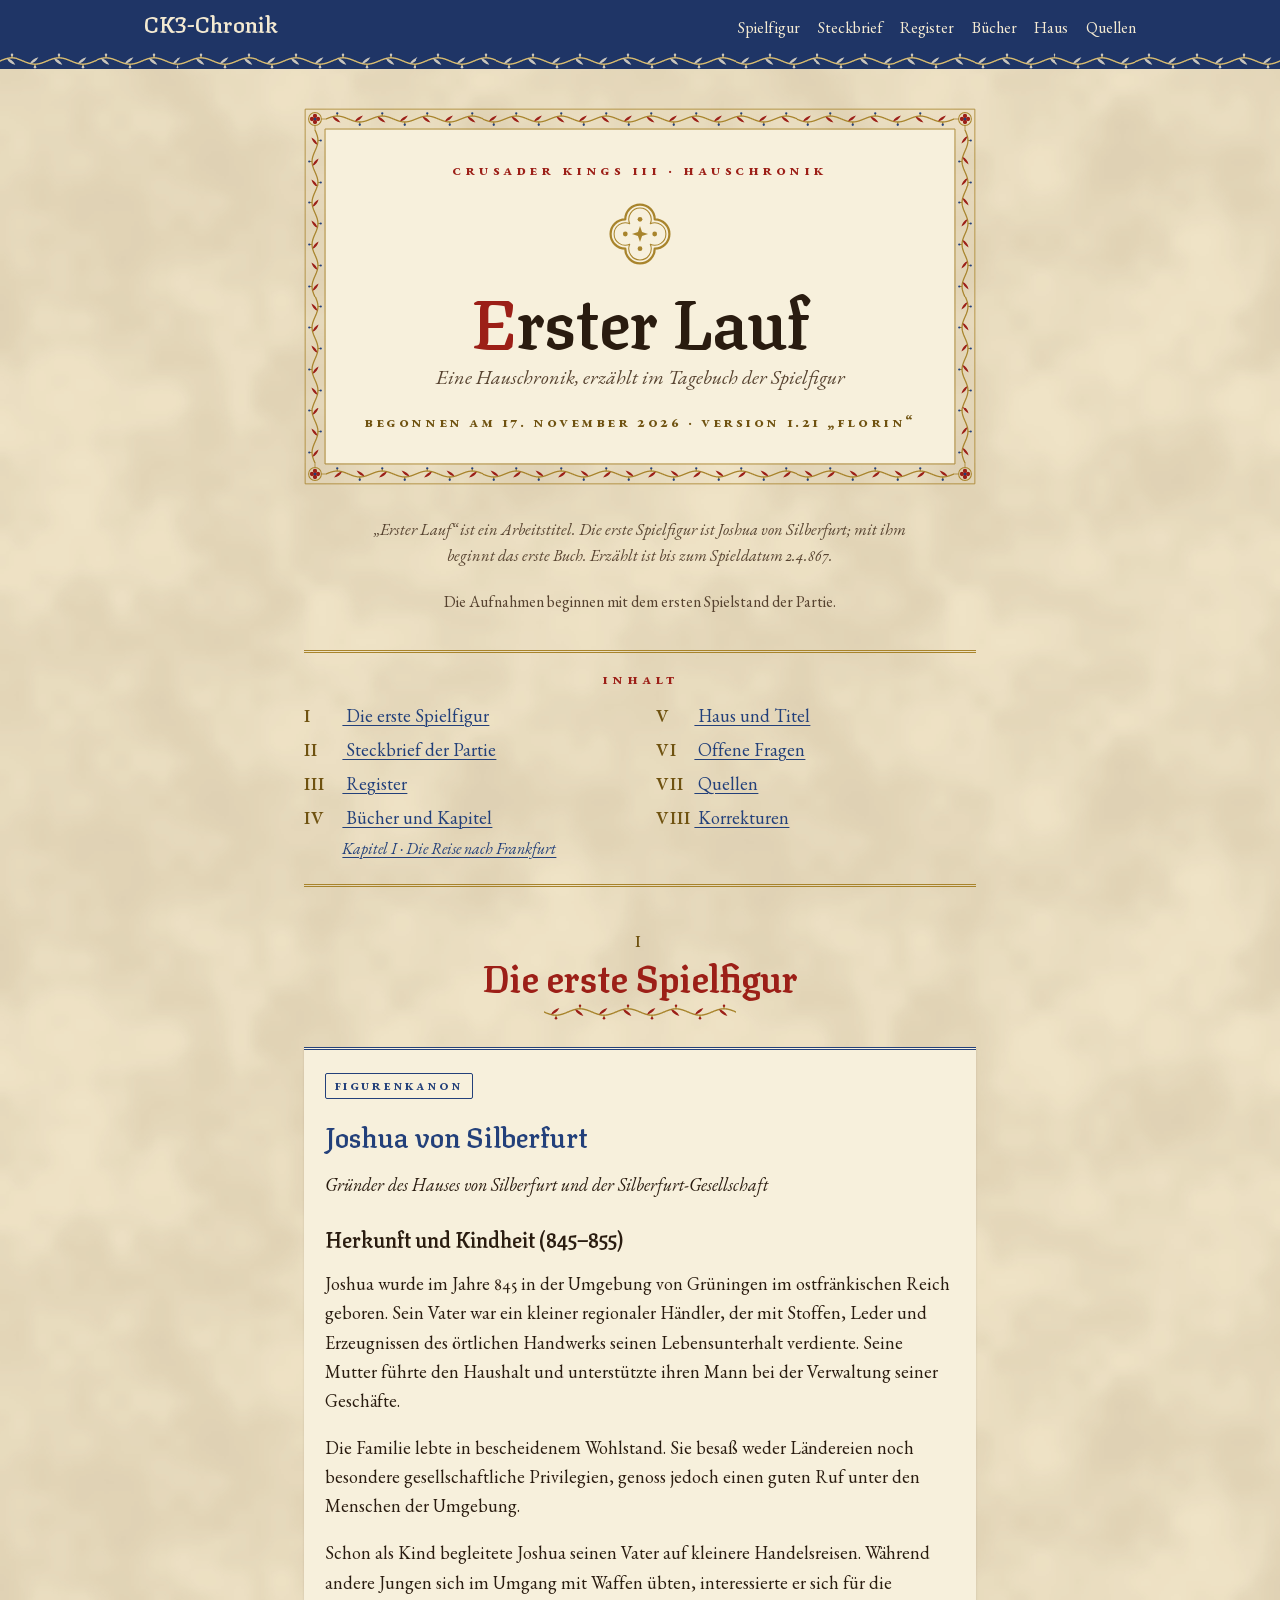
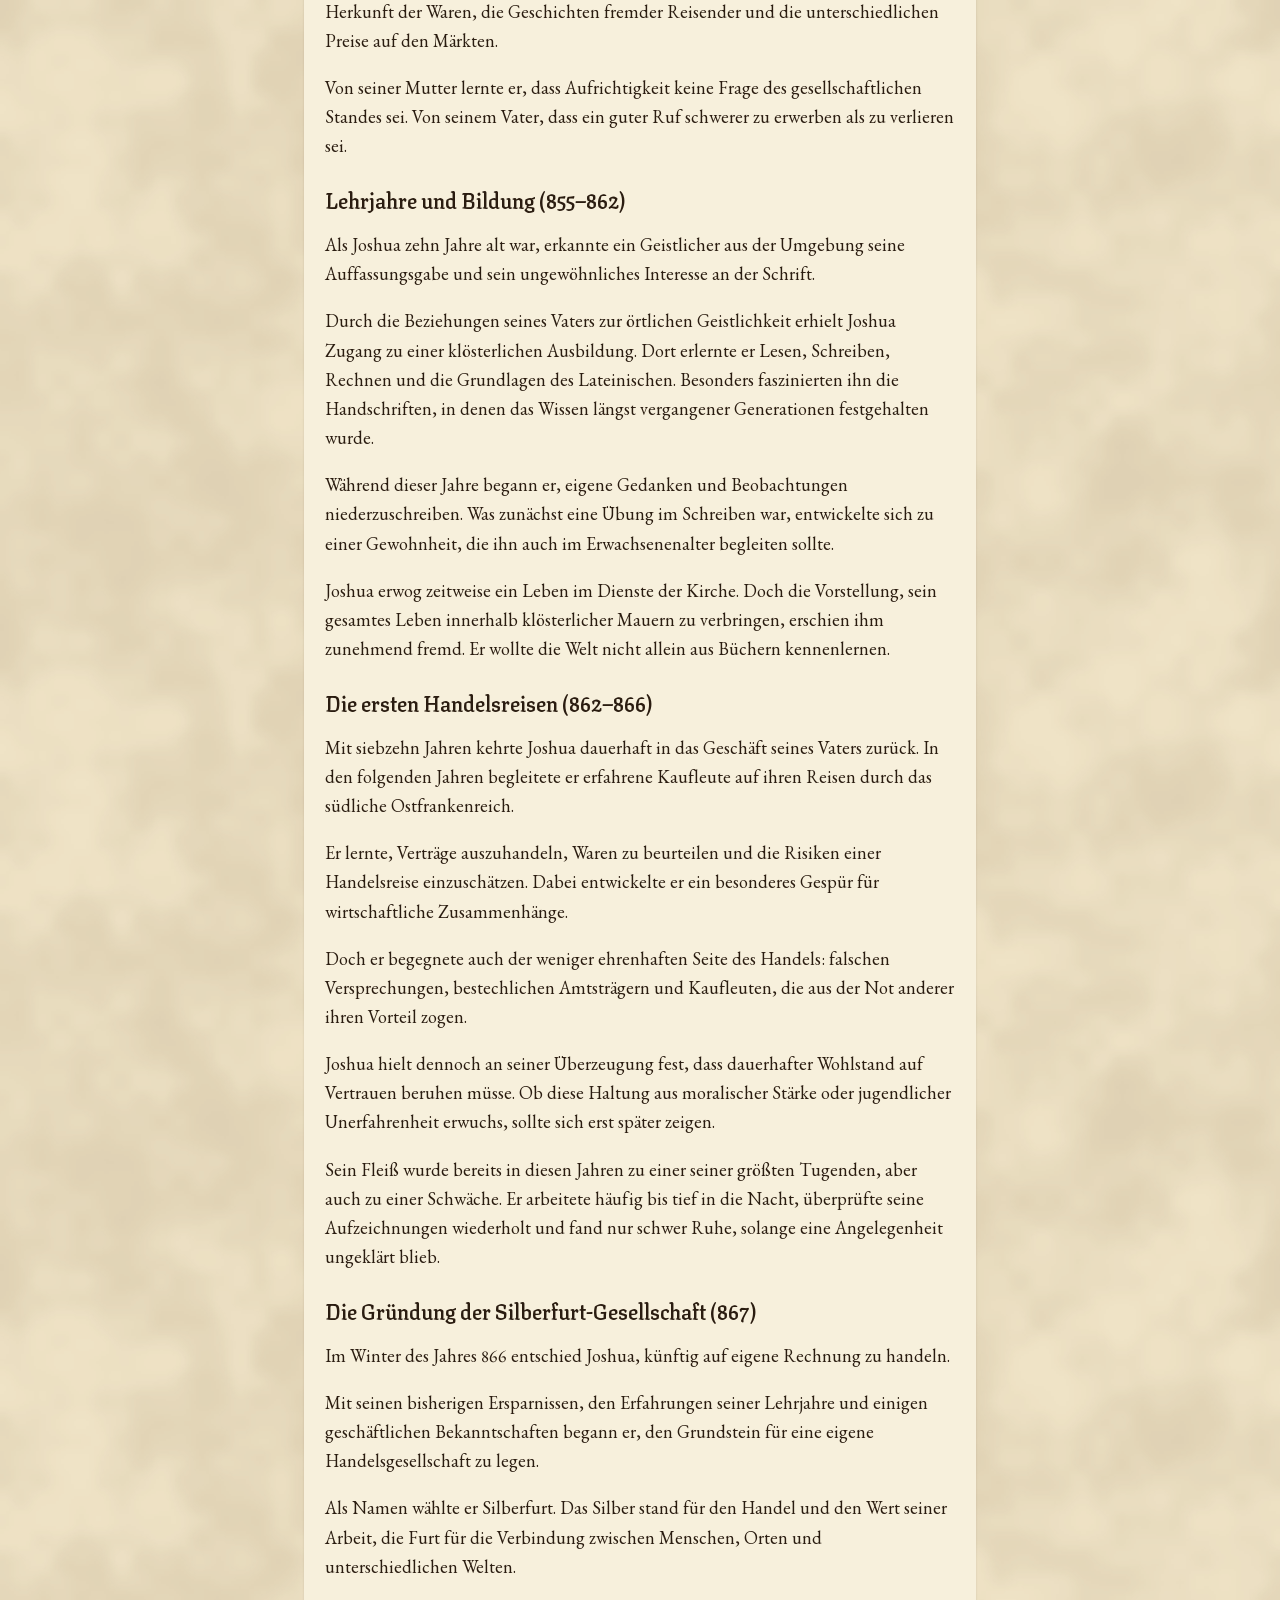
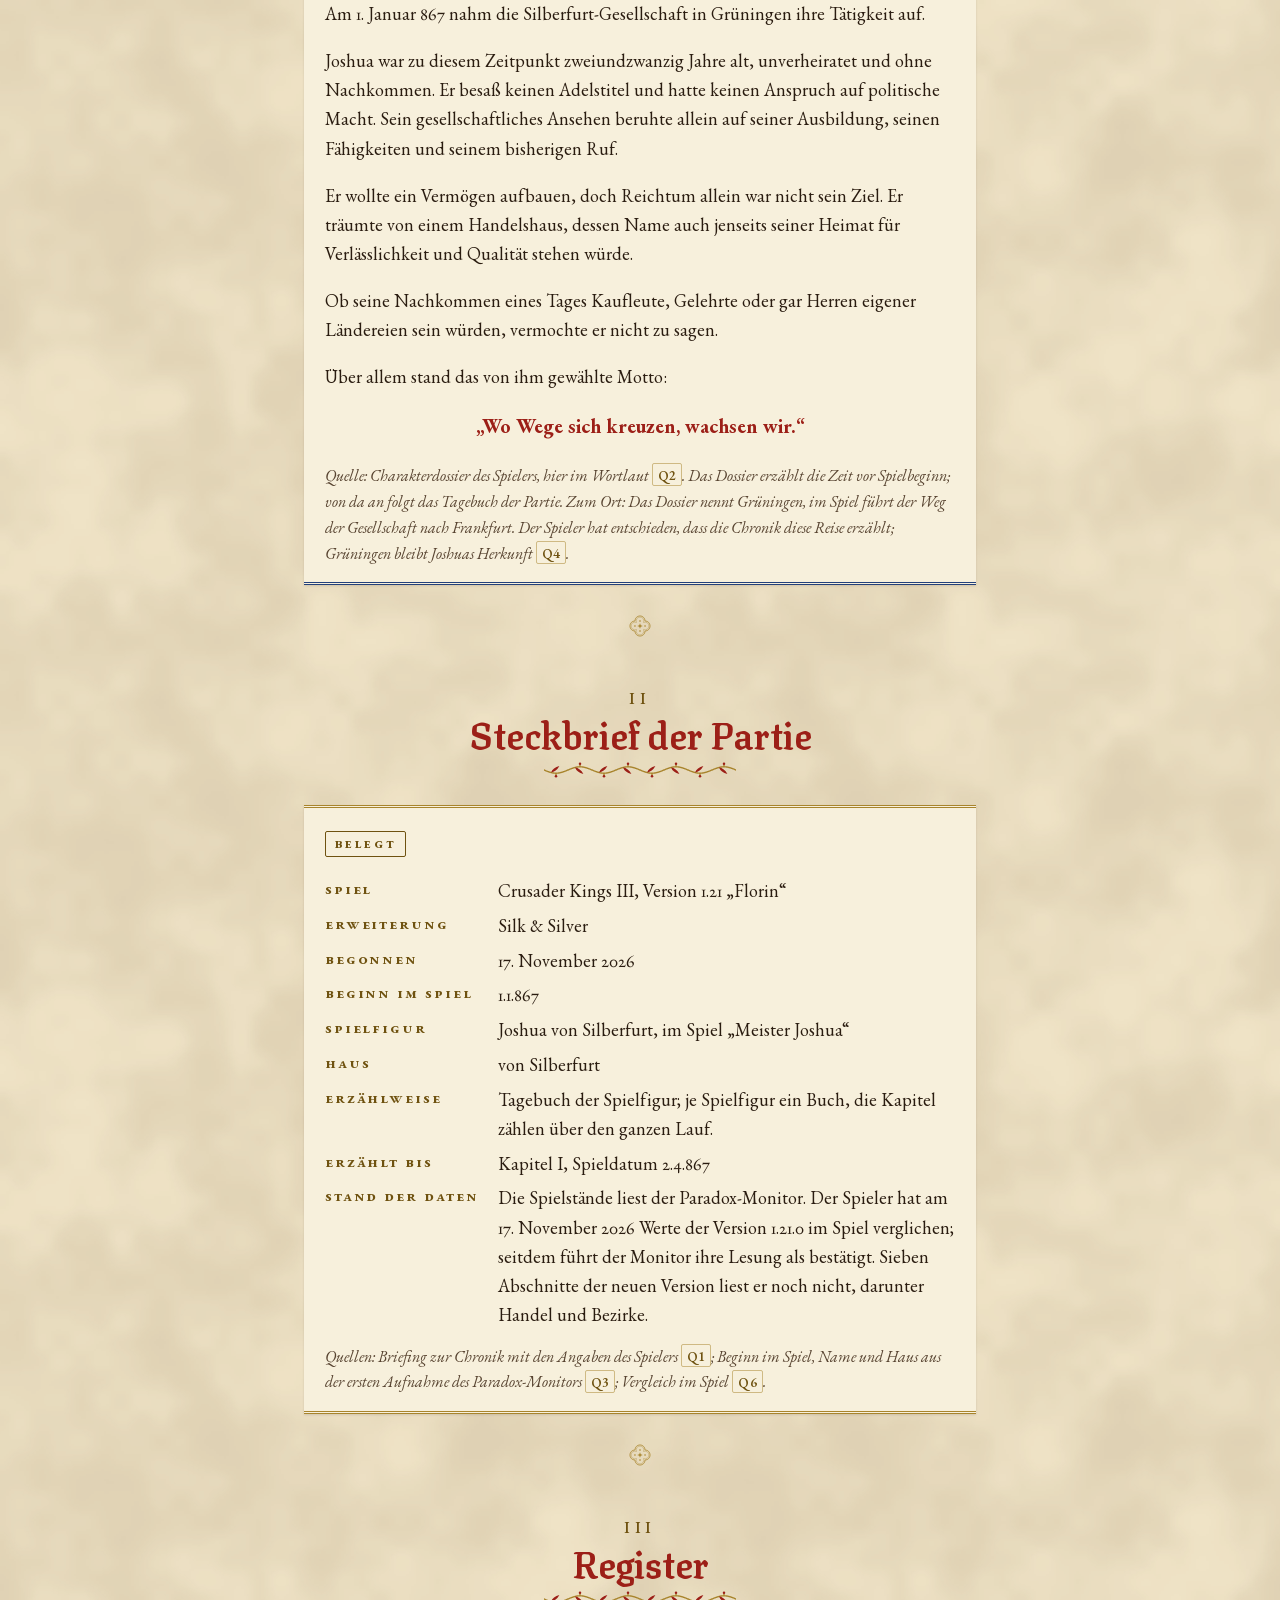
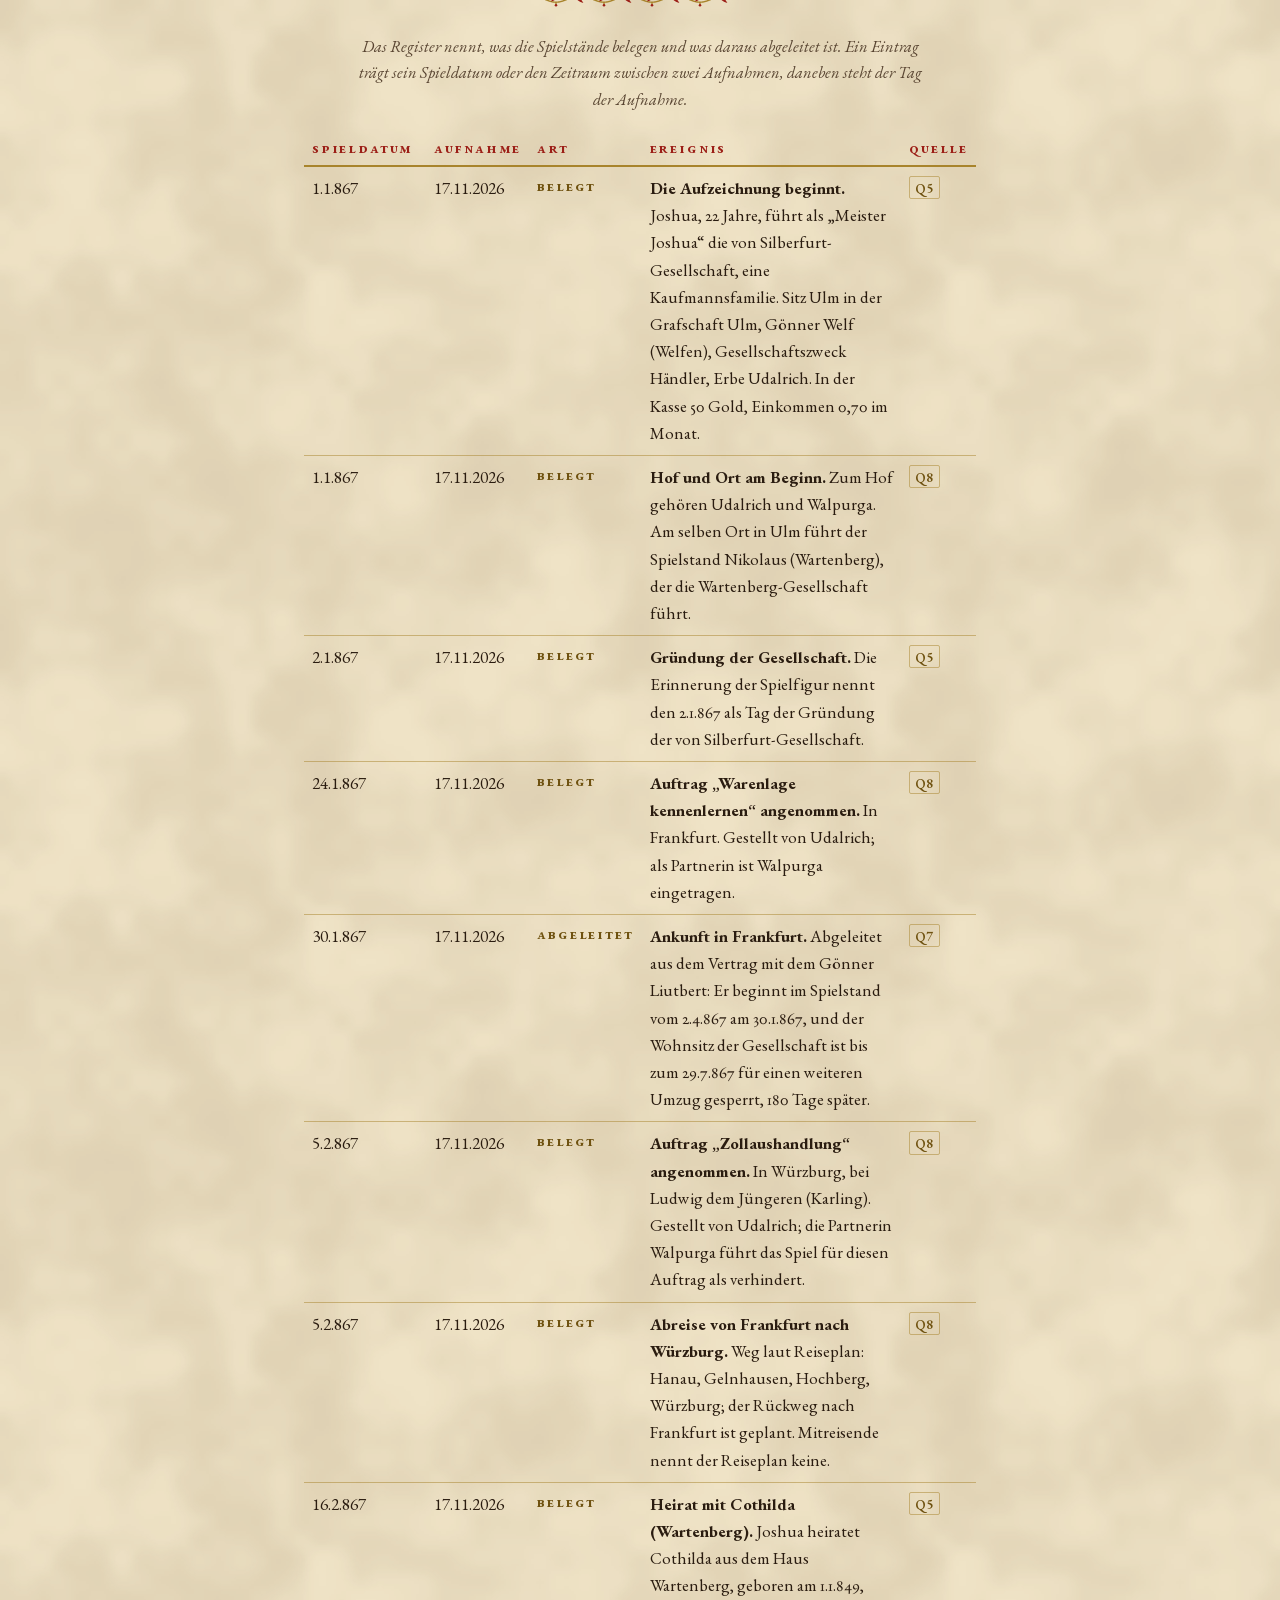
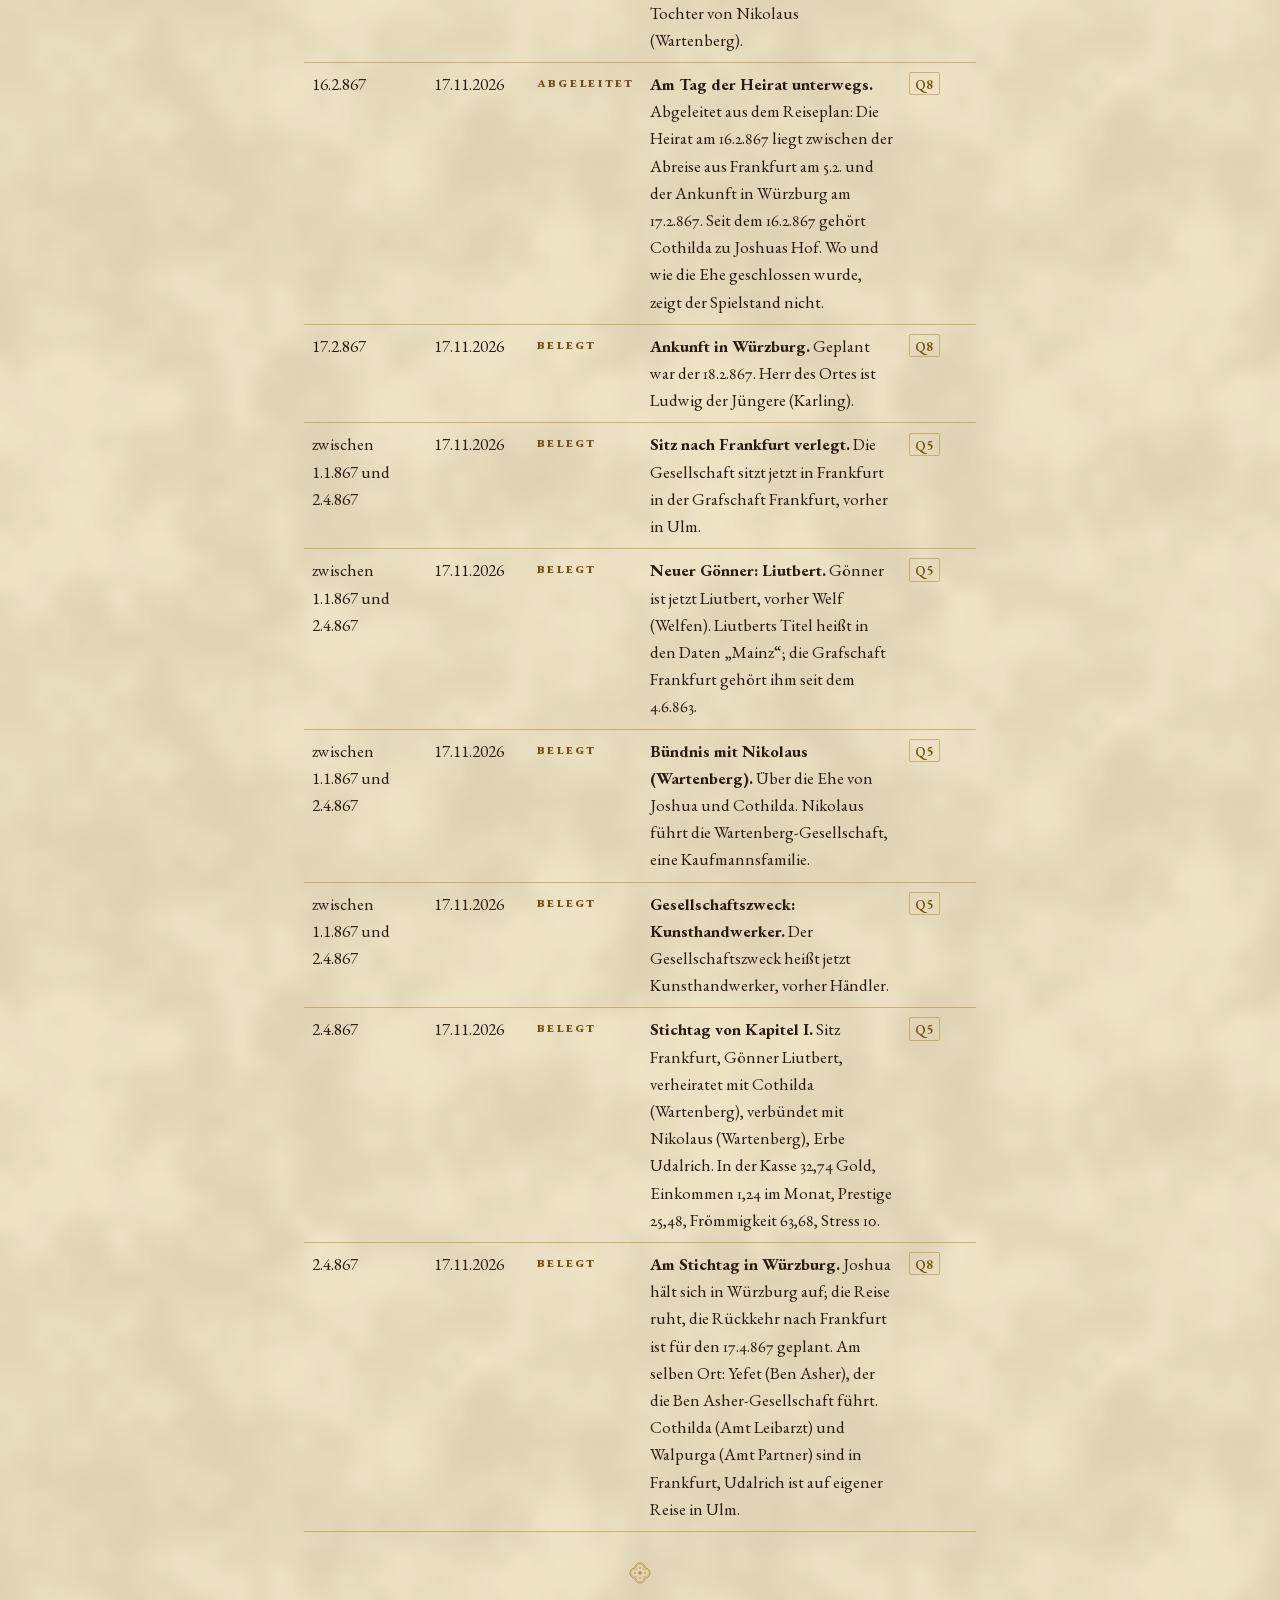
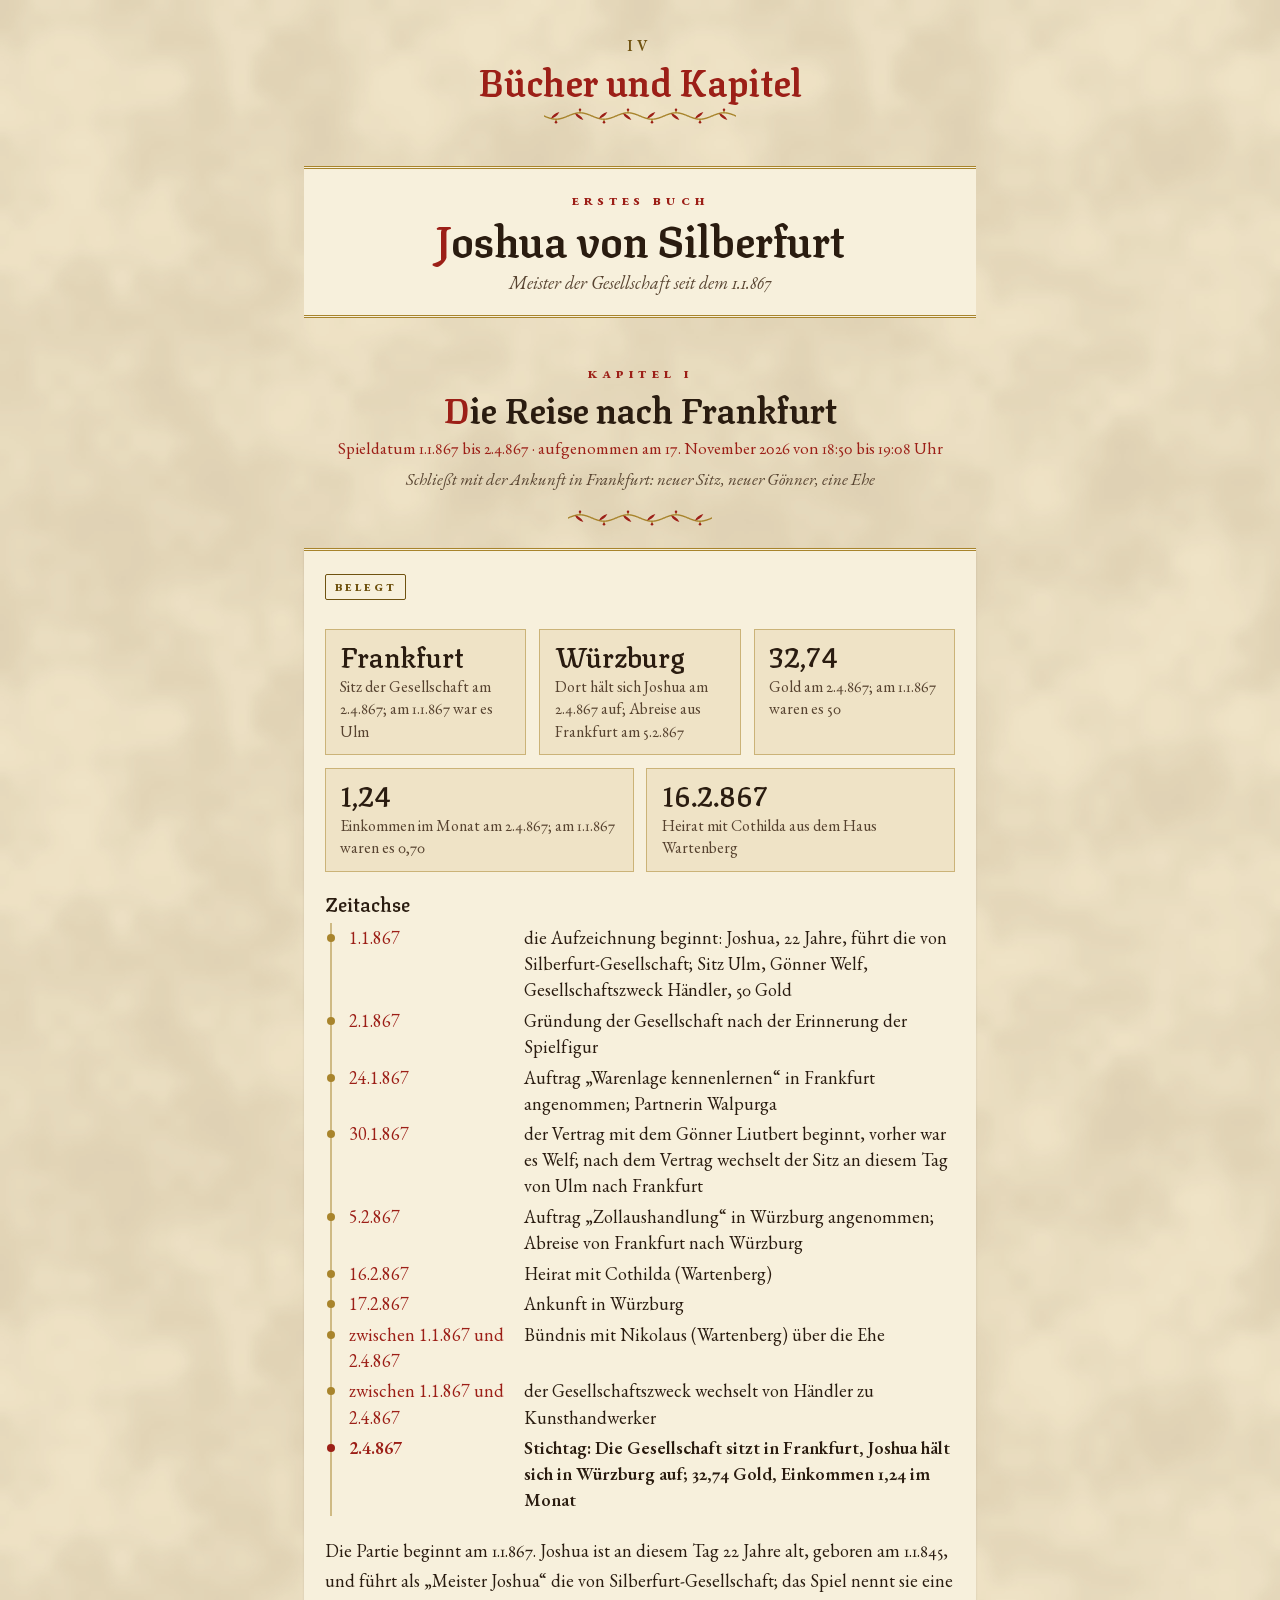
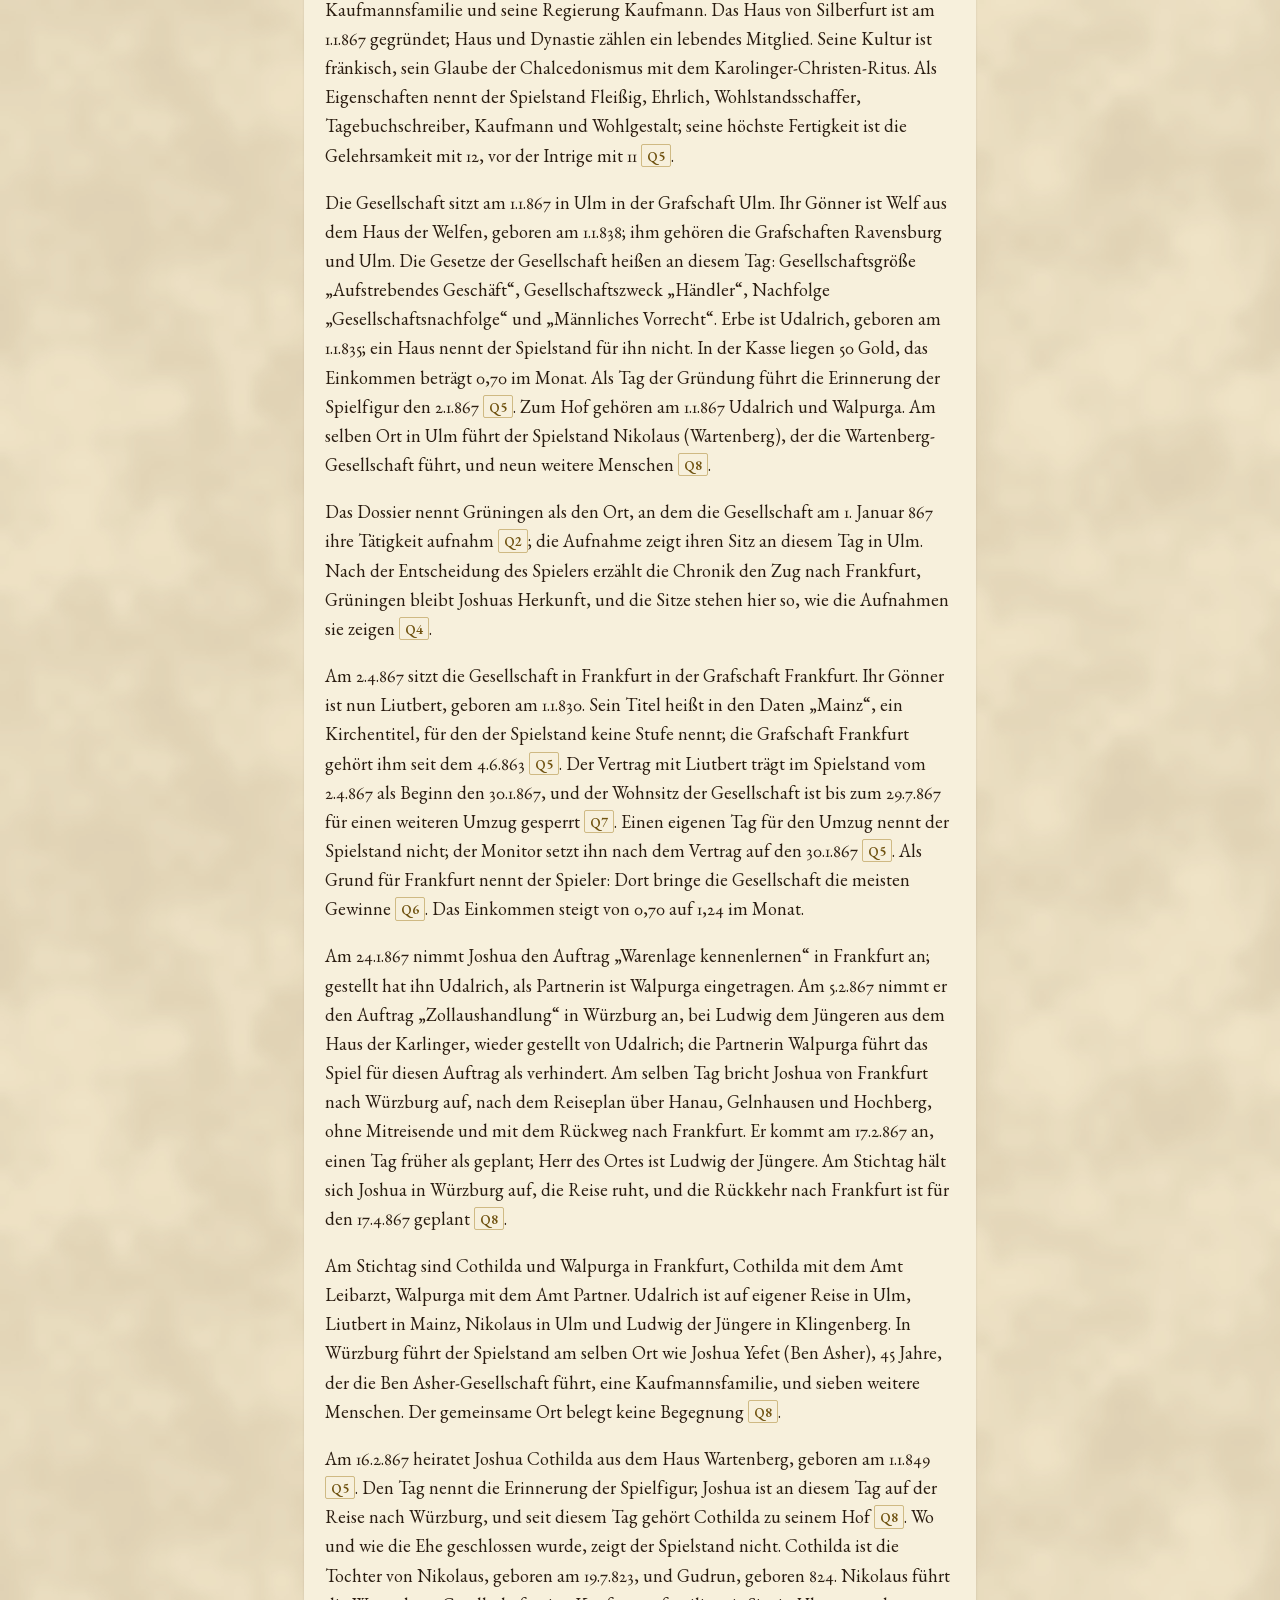
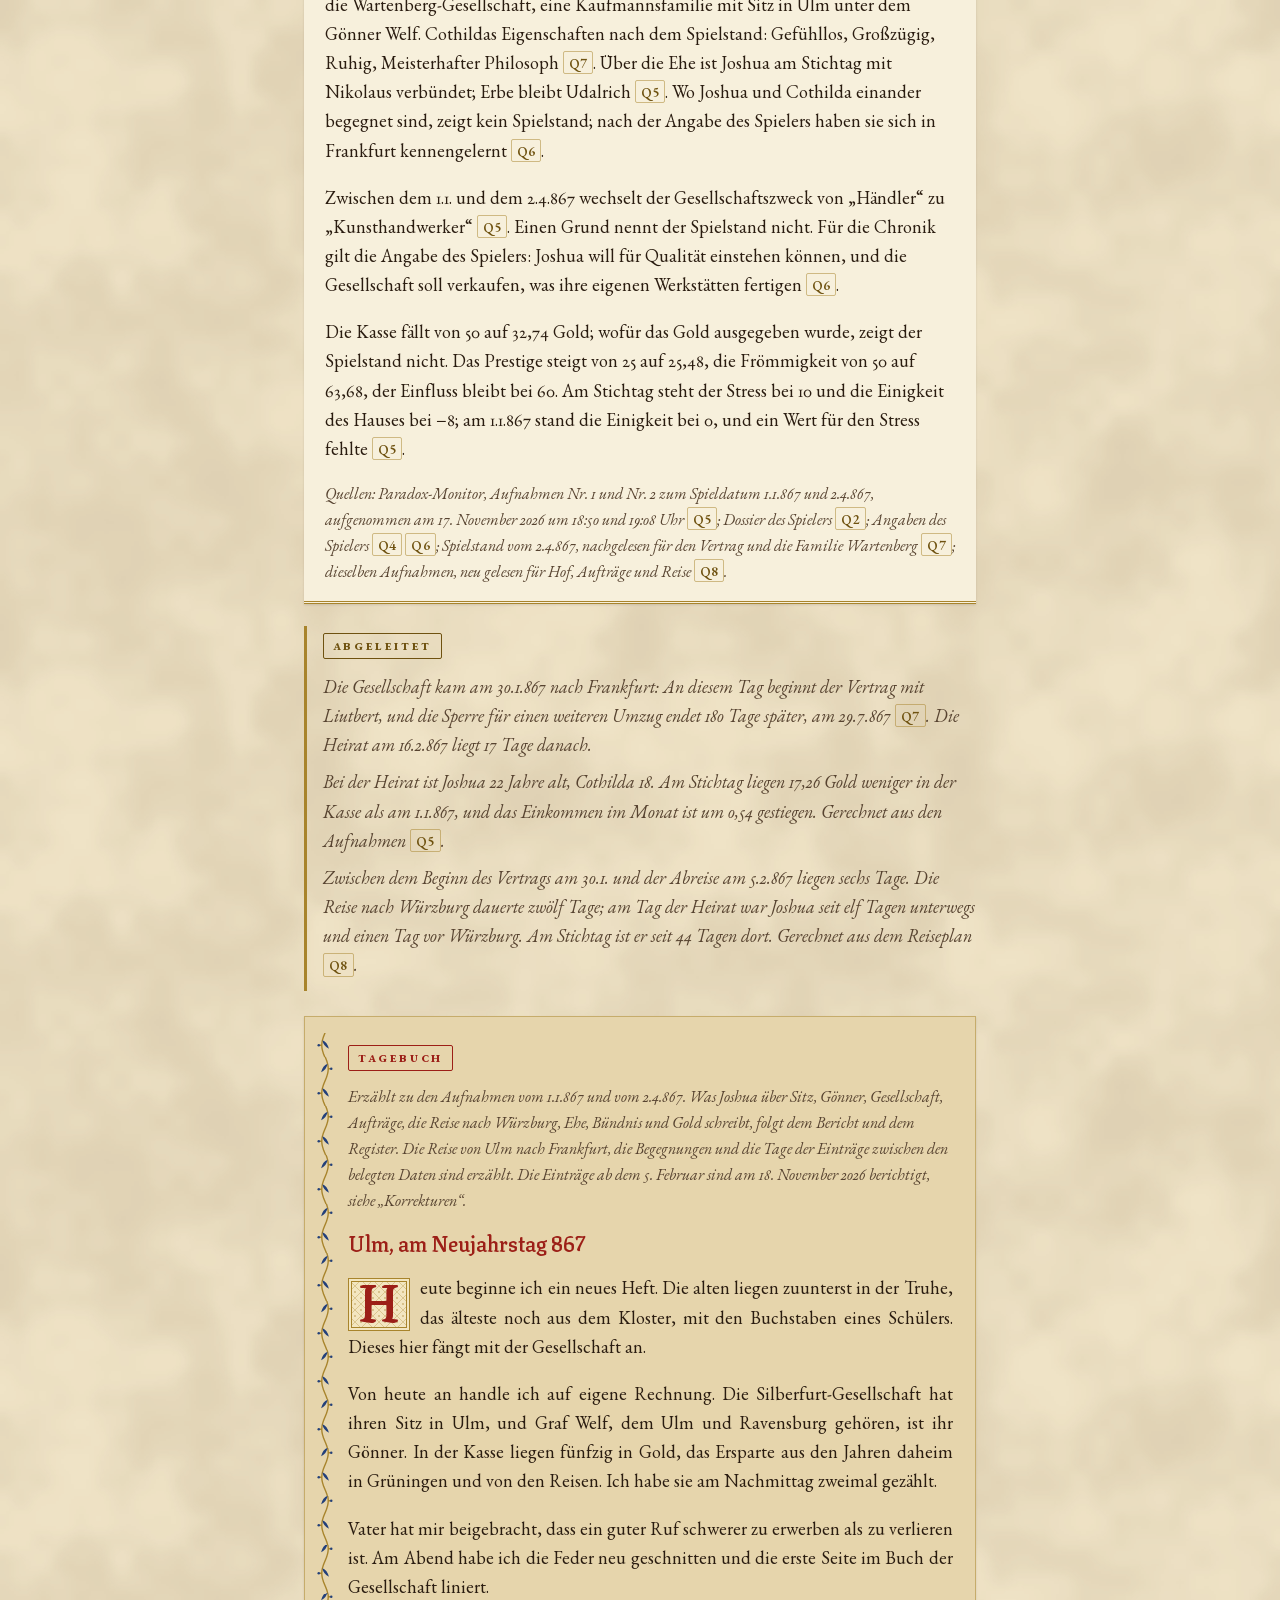
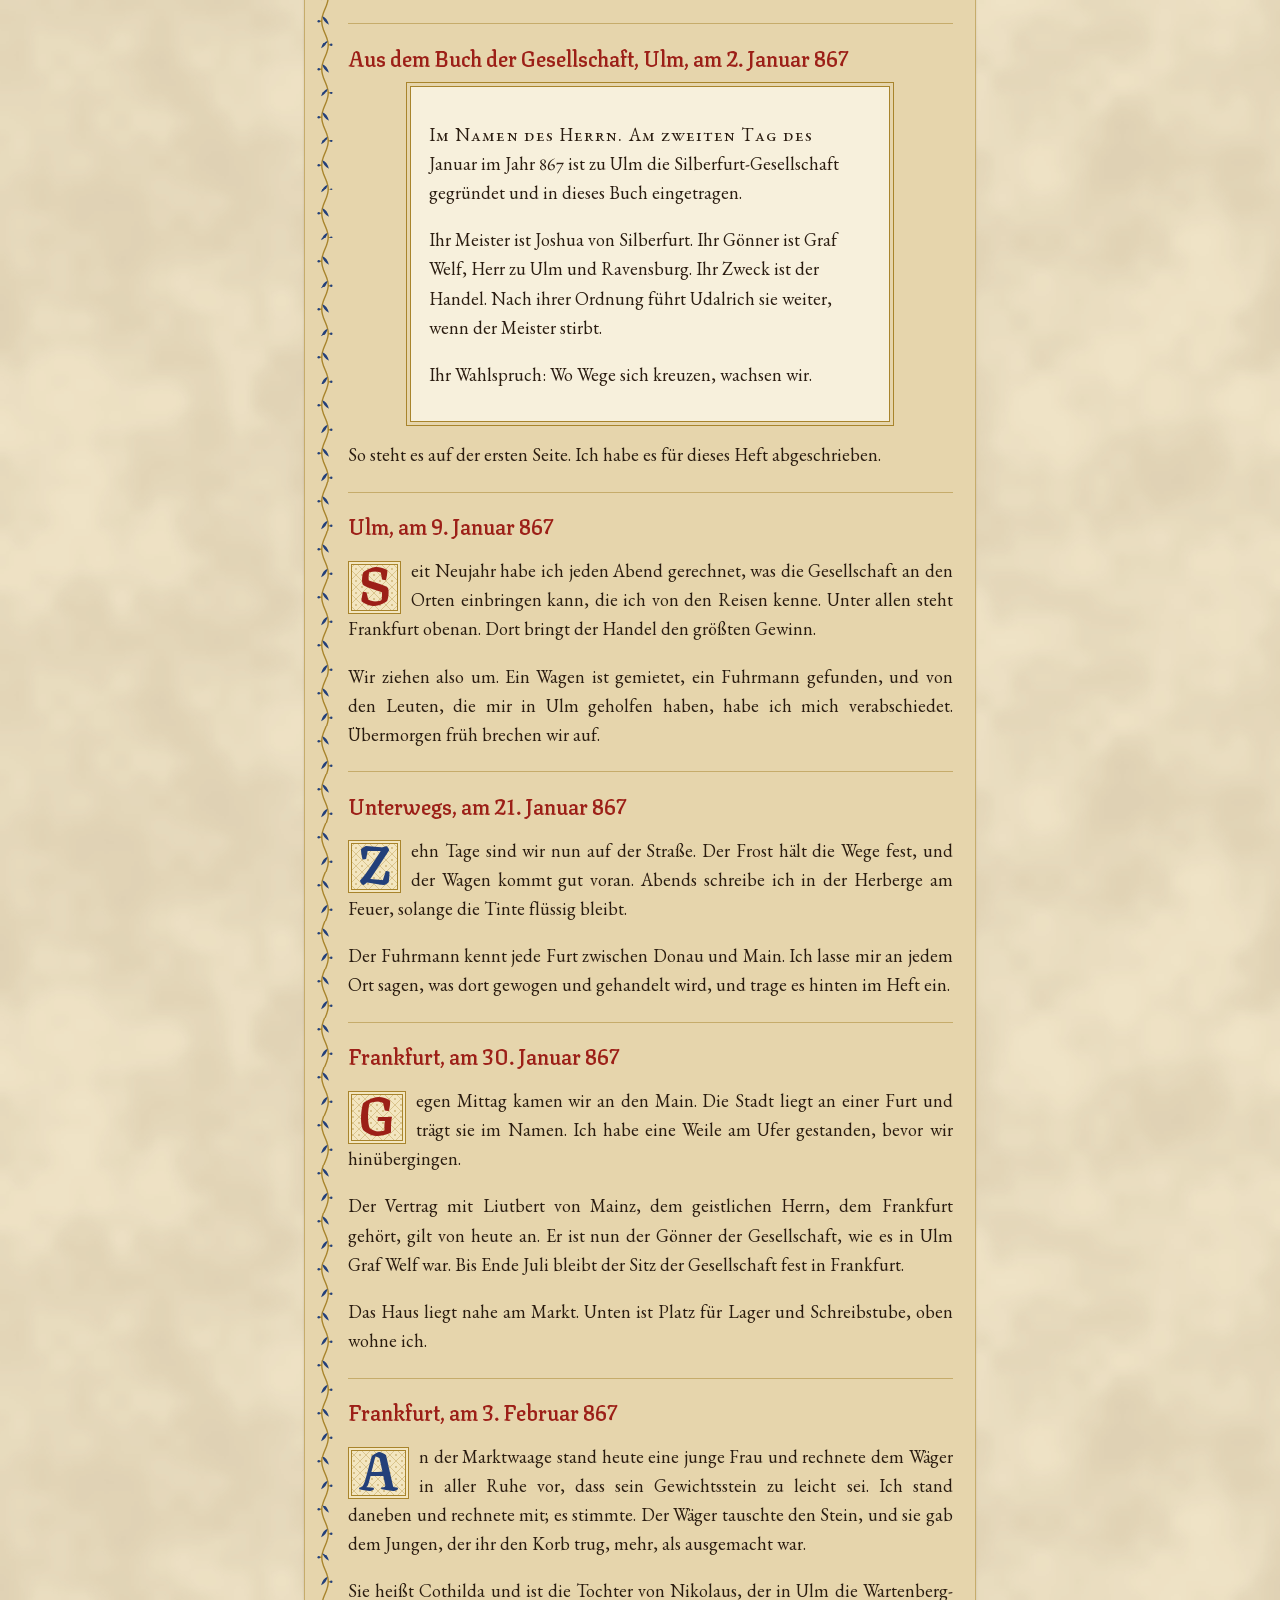
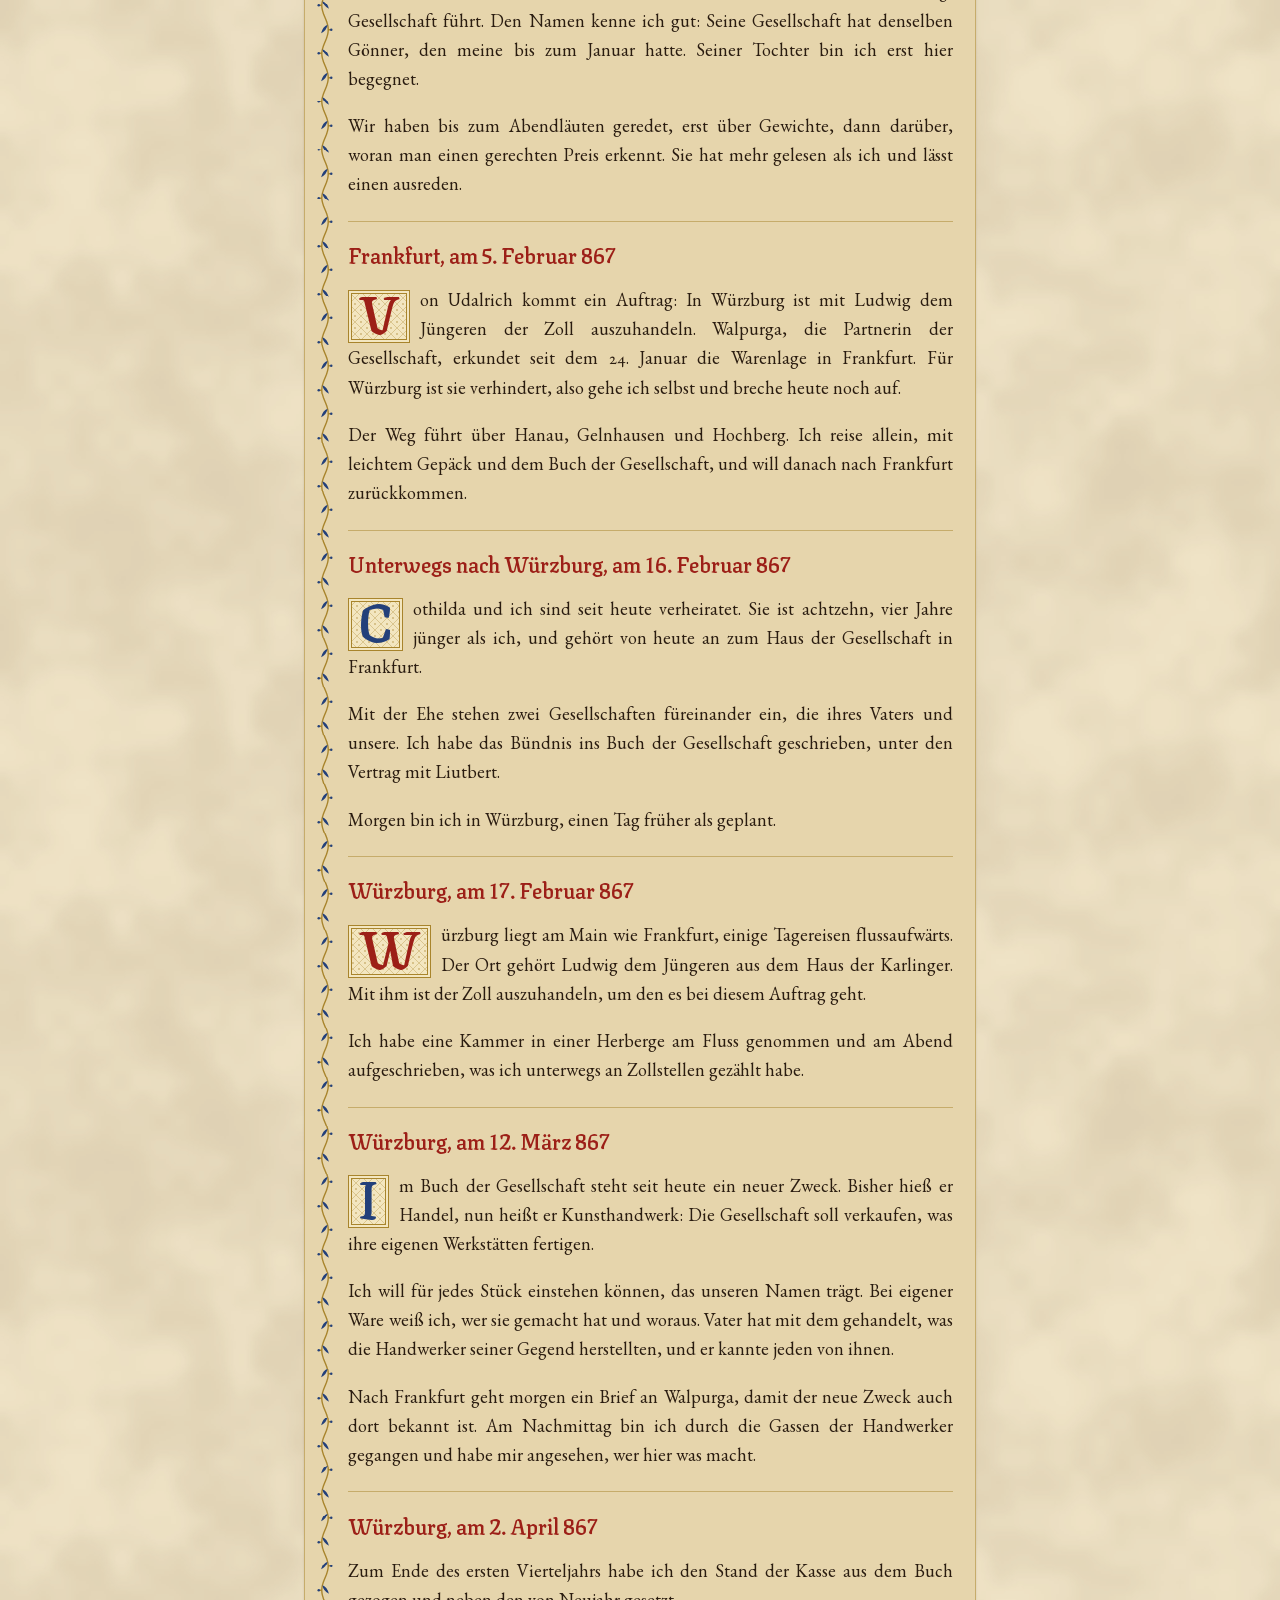
==== commit 25a056ec: "Kapitel I berichtigt: die Reise nach Würzburg Nach dem Reiseplan im Spielstand vom 2.4.867 brach Jos" ====
--- a/saves/erster-lauf/chronik.html
+++ b/saves/erster-lauf/chronik.html
@@ -154,6 +154,7 @@
           <span class="hs-etikett">Belegt</span>
           <div class="hs-kennzahlen">
             <div class="hs-kennzahl"><b>Frankfurt</b><span>Sitz der Gesellschaft am 2.4.867; am 1.1.867 war es Ulm</span></div>
+            <div class="hs-kennzahl"><b>Würzburg</b><span>Dort hält sich Joshua am 2.4.867 auf; Abreise aus Frankfurt am 5.2.867</span></div>
             <div class="hs-kennzahl"><b>32,74</b><span>Gold am 2.4.867; am 1.1.867 waren es 50</span></div>
             <div class="hs-kennzahl"><b>1,24</b><span>Einkommen im Monat am 2.4.867; am 1.1.867 waren es 0,70</span></div>
             <div class="hs-kennzahl"><b>16.2.867</b><span>Heirat mit Cothilda aus dem Haus Wartenberg</span></div>
@@ -163,32 +164,38 @@
           <ol class="hs-zeitachse">
             <li><span class="hs-zeitpunkt">1.1.867</span><span>die Aufzeichnung beginnt: Joshua, 22 Jahre, führt die von Silberfurt-Gesellschaft; Sitz Ulm, Gönner Welf, Gesellschaftszweck Händler, 50 Gold</span></li>
             <li><span class="hs-zeitpunkt">2.1.867</span><span>Gründung der Gesellschaft nach der Erinnerung der Spielfigur</span></li>
-            <li><span class="hs-zeitpunkt">zwischen 1.1.867 und 2.4.867</span><span>der Sitz wechselt von Ulm nach Frankfurt, der Gönner von Welf zu Liutbert; der Vertrag mit Liutbert beginnt am 30.1.867</span></li>
+            <li><span class="hs-zeitpunkt">24.1.867</span><span>Auftrag „Warenlage kennenlernen“ in Frankfurt angenommen; Partnerin Walpurga</span></li>
+            <li><span class="hs-zeitpunkt">30.1.867</span><span>der Vertrag mit dem Gönner Liutbert beginnt, vorher war es Welf; nach dem Vertrag wechselt der Sitz an diesem Tag von Ulm nach Frankfurt</span></li>
+            <li><span class="hs-zeitpunkt">5.2.867</span><span>Auftrag „Zollaushandlung“ in Würzburg angenommen; Abreise von Frankfurt nach Würzburg</span></li>
             <li><span class="hs-zeitpunkt">16.2.867</span><span>Heirat mit Cothilda (Wartenberg)</span></li>
+            <li><span class="hs-zeitpunkt">17.2.867</span><span>Ankunft in Würzburg</span></li>
             <li><span class="hs-zeitpunkt">zwischen 1.1.867 und 2.4.867</span><span>Bündnis mit Nikolaus (Wartenberg) über die Ehe</span></li>
             <li><span class="hs-zeitpunkt">zwischen 1.1.867 und 2.4.867</span><span>der Gesellschaftszweck wechselt von Händler zu Kunsthandwerker</span></li>
-            <li class="hs-einschnitt"><span class="hs-zeitpunkt">2.4.867</span><span>Stichtag: Die Gesellschaft sitzt in Frankfurt; 32,74 Gold, Einkommen 1,24 im Monat</span></li>
+            <li class="hs-einschnitt"><span class="hs-zeitpunkt">2.4.867</span><span>Stichtag: Die Gesellschaft sitzt in Frankfurt, Joshua hält sich in Würzburg auf; 32,74 Gold, Einkommen 1,24 im Monat</span></li>
           </ol>
 
           <p>Die Partie beginnt am 1.1.867. Joshua ist an diesem Tag 22 Jahre alt, geboren am 1.1.845, und führt als „Meister Joshua“ die von Silberfurt-Gesellschaft; das Spiel nennt sie eine Kaufmannsfamilie und seine Regierung Kaufmann. Das Haus von Silberfurt ist am 1.1.867 gegründet; Haus und Dynastie zählen ein lebendes Mitglied. Seine Kultur ist fränkisch, sein Glaube der Chalcedonismus mit dem Karolinger-Christen-Ritus. Als Eigenschaften nennt der Spielstand Fleißig, Ehrlich, Wohlstandsschaffer, Tagebuchschreiber, Kaufmann und Wohlgestalt; seine höchste Fertigkeit ist die Gelehrsamkeit mit 12, vor der Intrige mit 11 <a class="hs-q" href="#q5" aria-label="Quelle Q5">Q5</a>.</p>
-          <p>Die Gesellschaft sitzt am 1.1.867 in Ulm in der Grafschaft Ulm. Ihr Gönner ist Welf aus dem Haus der Welfen, geboren am 1.1.838; ihm gehören die Grafschaften Ravensburg und Ulm. Die Gesetze der Gesellschaft heißen an diesem Tag: Gesellschaftsgröße „Aufstrebendes Geschäft“, Gesellschaftszweck „Händler“, Nachfolge „Gesellschaftsnachfolge“ und „Männliches Vorrecht“. Erbe ist Udalrich, geboren am 1.1.835; ein Haus nennt der Spielstand für ihn nicht. In der Kasse liegen 50 Gold, das Einkommen beträgt 0,70 im Monat. Als Tag der Gründung führt die Erinnerung der Spielfigur den 2.1.867 <a class="hs-q" href="#q5" aria-label="Quelle Q5">Q5</a>.</p>
+          <p>Die Gesellschaft sitzt am 1.1.867 in Ulm in der Grafschaft Ulm. Ihr Gönner ist Welf aus dem Haus der Welfen, geboren am 1.1.838; ihm gehören die Grafschaften Ravensburg und Ulm. Die Gesetze der Gesellschaft heißen an diesem Tag: Gesellschaftsgröße „Aufstrebendes Geschäft“, Gesellschaftszweck „Händler“, Nachfolge „Gesellschaftsnachfolge“ und „Männliches Vorrecht“. Erbe ist Udalrich, geboren am 1.1.835; ein Haus nennt der Spielstand für ihn nicht. In der Kasse liegen 50 Gold, das Einkommen beträgt 0,70 im Monat. Als Tag der Gründung führt die Erinnerung der Spielfigur den 2.1.867 <a class="hs-q" href="#q5" aria-label="Quelle Q5">Q5</a>. Zum Hof gehören am 1.1.867 Udalrich und Walpurga. Am selben Ort in Ulm führt der Spielstand Nikolaus (Wartenberg), der die Wartenberg-Gesellschaft führt, und neun weitere Menschen <a class="hs-q" href="#q8" aria-label="Quelle Q8">Q8</a>.</p>
           <p>Das Dossier nennt Grüningen als den Ort, an dem die Gesellschaft am 1.&nbsp;Januar 867 ihre Tätigkeit aufnahm <a class="hs-q" href="#q2" aria-label="Quelle Q2">Q2</a>; die Aufnahme zeigt ihren Sitz an diesem Tag in Ulm. Nach der Entscheidung des Spielers erzählt die Chronik den Zug nach Frankfurt, Grüningen bleibt Joshuas Herkunft, und die Sitze stehen hier so, wie die Aufnahmen sie zeigen <a class="hs-q" href="#q4" aria-label="Quelle Q4">Q4</a>.</p>
-          <p>Am 2.4.867 sitzt die Gesellschaft in Frankfurt in der Grafschaft Frankfurt. Ihr Gönner ist nun Liutbert, geboren am 1.1.830. Sein Titel heißt in den Daten „Mainz“, ein Kirchentitel, für den der Spielstand keine Stufe nennt; die Grafschaft Frankfurt gehört ihm seit dem 4.6.863 <a class="hs-q" href="#q5" aria-label="Quelle Q5">Q5</a>. Wann der Sitz wechselte, zeigen die Aufnahmen nur als Zeitraum zwischen dem 1.1. und dem 2.4.867. Der Vertrag mit Liutbert trägt im Spielstand vom 2.4.867 als Beginn den 30.1.867, und der Wohnsitz der Gesellschaft ist bis zum 29.7.867 für einen weiteren Umzug gesperrt <a class="hs-q" href="#q7" aria-label="Quelle Q7">Q7</a>. Als Grund für Frankfurt nennt der Spieler: Dort bringe die Gesellschaft die meisten Gewinne <a class="hs-q" href="#q6" aria-label="Quelle Q6">Q6</a>. Das Einkommen steigt von 0,70 auf 1,24 im Monat.</p>
-          <p>Am 16.2.867 heiratet Joshua Cothilda aus dem Haus Wartenberg, geboren am 1.1.849 <a class="hs-q" href="#q5" aria-label="Quelle Q5">Q5</a>. Sie ist die Tochter von Nikolaus, geboren am 19.7.823, und Gudrun, geboren 824. Nikolaus führt die Wartenberg-Gesellschaft, eine Kaufmannsfamilie mit Sitz in Ulm unter dem Gönner Welf. Cothildas Eigenschaften nach dem Spielstand: Gefühllos, Großzügig, Ruhig, Meisterhafter Philosoph <a class="hs-q" href="#q7" aria-label="Quelle Q7">Q7</a>. Über die Ehe ist Joshua am Stichtag mit Nikolaus verbündet; Erbe bleibt Udalrich <a class="hs-q" href="#q5" aria-label="Quelle Q5">Q5</a>. Wo Joshua und Cothilda einander begegnet sind, zeigt kein Spielstand; nach der Angabe des Spielers haben sie sich in Frankfurt kennengelernt <a class="hs-q" href="#q6" aria-label="Quelle Q6">Q6</a>.</p>
+          <p>Am 2.4.867 sitzt die Gesellschaft in Frankfurt in der Grafschaft Frankfurt. Ihr Gönner ist nun Liutbert, geboren am 1.1.830. Sein Titel heißt in den Daten „Mainz“, ein Kirchentitel, für den der Spielstand keine Stufe nennt; die Grafschaft Frankfurt gehört ihm seit dem 4.6.863 <a class="hs-q" href="#q5" aria-label="Quelle Q5">Q5</a>. Der Vertrag mit Liutbert trägt im Spielstand vom 2.4.867 als Beginn den 30.1.867, und der Wohnsitz der Gesellschaft ist bis zum 29.7.867 für einen weiteren Umzug gesperrt <a class="hs-q" href="#q7" aria-label="Quelle Q7">Q7</a>. Einen eigenen Tag für den Umzug nennt der Spielstand nicht; der Monitor setzt ihn nach dem Vertrag auf den 30.1.867 <a class="hs-q" href="#q5" aria-label="Quelle Q5">Q5</a>. Als Grund für Frankfurt nennt der Spieler: Dort bringe die Gesellschaft die meisten Gewinne <a class="hs-q" href="#q6" aria-label="Quelle Q6">Q6</a>. Das Einkommen steigt von 0,70 auf 1,24 im Monat.</p>
+          <p>Am 24.1.867 nimmt Joshua den Auftrag „Warenlage kennenlernen“ in Frankfurt an; gestellt hat ihn Udalrich, als Partnerin ist Walpurga eingetragen. Am 5.2.867 nimmt er den Auftrag „Zollaushandlung“ in Würzburg an, bei Ludwig dem Jüngeren aus dem Haus der Karlinger, wieder gestellt von Udalrich; die Partnerin Walpurga führt das Spiel für diesen Auftrag als verhindert. Am selben Tag bricht Joshua von Frankfurt nach Würzburg auf, nach dem Reiseplan über Hanau, Gelnhausen und Hochberg, ohne Mitreisende und mit dem Rückweg nach Frankfurt. Er kommt am 17.2.867 an, einen Tag früher als geplant; Herr des Ortes ist Ludwig der Jüngere. Am Stichtag hält sich Joshua in Würzburg auf, die Reise ruht, und die Rückkehr nach Frankfurt ist für den 17.4.867 geplant <a class="hs-q" href="#q8" aria-label="Quelle Q8">Q8</a>.</p>
+          <p>Am Stichtag sind Cothilda und Walpurga in Frankfurt, Cothilda mit dem Amt Leibarzt, Walpurga mit dem Amt Partner. Udalrich ist auf eigener Reise in Ulm, Liutbert in Mainz, Nikolaus in Ulm und Ludwig der Jüngere in Klingenberg. In Würzburg führt der Spielstand am selben Ort wie Joshua Yefet (Ben Asher), 45 Jahre, der die Ben Asher-Gesellschaft führt, eine Kaufmannsfamilie, und sieben weitere Menschen. Der gemeinsame Ort belegt keine Begegnung <a class="hs-q" href="#q8" aria-label="Quelle Q8">Q8</a>.</p>
+          <p>Am 16.2.867 heiratet Joshua Cothilda aus dem Haus Wartenberg, geboren am 1.1.849 <a class="hs-q" href="#q5" aria-label="Quelle Q5">Q5</a>. Den Tag nennt die Erinnerung der Spielfigur; Joshua ist an diesem Tag auf der Reise nach Würzburg, und seit diesem Tag gehört Cothilda zu seinem Hof <a class="hs-q" href="#q8" aria-label="Quelle Q8">Q8</a>. Wo und wie die Ehe geschlossen wurde, zeigt der Spielstand nicht. Cothilda ist die Tochter von Nikolaus, geboren am 19.7.823, und Gudrun, geboren 824. Nikolaus führt die Wartenberg-Gesellschaft, eine Kaufmannsfamilie mit Sitz in Ulm unter dem Gönner Welf. Cothildas Eigenschaften nach dem Spielstand: Gefühllos, Großzügig, Ruhig, Meisterhafter Philosoph <a class="hs-q" href="#q7" aria-label="Quelle Q7">Q7</a>. Über die Ehe ist Joshua am Stichtag mit Nikolaus verbündet; Erbe bleibt Udalrich <a class="hs-q" href="#q5" aria-label="Quelle Q5">Q5</a>. Wo Joshua und Cothilda einander begegnet sind, zeigt kein Spielstand; nach der Angabe des Spielers haben sie sich in Frankfurt kennengelernt <a class="hs-q" href="#q6" aria-label="Quelle Q6">Q6</a>.</p>
           <p>Zwischen dem 1.1. und dem 2.4.867 wechselt der Gesellschaftszweck von „Händler“ zu „Kunsthandwerker“ <a class="hs-q" href="#q5" aria-label="Quelle Q5">Q5</a>. Einen Grund nennt der Spielstand nicht. Für die Chronik gilt die Angabe des Spielers: Joshua will für Qualität einstehen können, und die Gesellschaft soll verkaufen, was ihre eigenen Werkstätten fertigen <a class="hs-q" href="#q6" aria-label="Quelle Q6">Q6</a>.</p>
           <p>Die Kasse fällt von 50 auf 32,74 Gold; wofür das Gold ausgegeben wurde, zeigt der Spielstand nicht. Das Prestige steigt von 25 auf 25,48, die Frömmigkeit von 50 auf 63,68, der Einfluss bleibt bei 60. Am Stichtag steht der Stress bei 10 und die Einigkeit des Hauses bei −8; am 1.1.867 stand die Einigkeit bei 0, und ein Wert für den Stress fehlte <a class="hs-q" href="#q5" aria-label="Quelle Q5">Q5</a>.</p>
-          <p class="hs-quelle">Quellen: Paradox-Monitor, Aufnahmen Nr.&nbsp;1 und Nr.&nbsp;2 zum Spieldatum 1.1.867 und 2.4.867, aufgenommen am 17.&nbsp;November 2026 um 18:50 und 19:08&nbsp;Uhr <a class="hs-q" href="#q5" aria-label="Quelle Q5">Q5</a>; Dossier des Spielers <a class="hs-q" href="#q2" aria-label="Quelle Q2">Q2</a>; Angaben des Spielers <a class="hs-q" href="#q4" aria-label="Quelle Q4">Q4</a> <a class="hs-q" href="#q6" aria-label="Quelle Q6">Q6</a>; Spielstand vom 2.4.867, nachgelesen für den Vertrag und die Familie Wartenberg <a class="hs-q" href="#q7" aria-label="Quelle Q7">Q7</a>.</p>
+          <p class="hs-quelle">Quellen: Paradox-Monitor, Aufnahmen Nr.&nbsp;1 und Nr.&nbsp;2 zum Spieldatum 1.1.867 und 2.4.867, aufgenommen am 17.&nbsp;November 2026 um 18:50 und 19:08&nbsp;Uhr <a class="hs-q" href="#q5" aria-label="Quelle Q5">Q5</a>; Dossier des Spielers <a class="hs-q" href="#q2" aria-label="Quelle Q2">Q2</a>; Angaben des Spielers <a class="hs-q" href="#q4" aria-label="Quelle Q4">Q4</a> <a class="hs-q" href="#q6" aria-label="Quelle Q6">Q6</a>; Spielstand vom 2.4.867, nachgelesen für den Vertrag und die Familie Wartenberg <a class="hs-q" href="#q7" aria-label="Quelle Q7">Q7</a>; dieselben Aufnahmen, neu gelesen für Hof, Aufträge und Reise <a class="hs-q" href="#q8" aria-label="Quelle Q8">Q8</a>.</p>
         </div>
 
         <aside class="hs-randnotiz">
           <span class="hs-etikett">Abgeleitet</span>
           <p>Die Gesellschaft kam am 30.1.867 nach Frankfurt: An diesem Tag beginnt der Vertrag mit Liutbert, und die Sperre für einen weiteren Umzug endet 180 Tage später, am 29.7.867 <a class="hs-q" href="#q7" aria-label="Quelle Q7">Q7</a>. Die Heirat am 16.2.867 liegt 17 Tage danach.</p>
           <p>Bei der Heirat ist Joshua 22 Jahre alt, Cothilda 18. Am Stichtag liegen 17,26 Gold weniger in der Kasse als am 1.1.867, und das Einkommen im Monat ist um 0,54 gestiegen. Gerechnet aus den Aufnahmen <a class="hs-q" href="#q5" aria-label="Quelle Q5">Q5</a>.</p>
+          <p>Zwischen dem Beginn des Vertrags am 30.1. und der Abreise am 5.2.867 liegen sechs Tage. Die Reise nach Würzburg dauerte zwölf Tage; am Tag der Heirat war Joshua seit elf Tagen unterwegs und einen Tag vor Würzburg. Am Stichtag ist er seit 44 Tagen dort. Gerechnet aus dem Reiseplan <a class="hs-q" href="#q8" aria-label="Quelle Q8">Q8</a>.</p>
         </aside>
 
         <div class="hs-tagebuch">
           <span class="hs-etikett">Tagebuch</span>
-          <div class="hs-bezug">Erzählt zu den Aufnahmen vom 1.1.867 und vom 2.4.867. Was Joshua über Sitz, Gönner, Gesellschaft, Ehe, Bündnis und Gold schreibt, folgt dem Bericht und dem Register. Die Reise, die Begegnungen und die Tage der Einträge zwischen den belegten Daten sind erzählt.</div>
+          <div class="hs-bezug">Erzählt zu den Aufnahmen vom 1.1.867 und vom 2.4.867. Was Joshua über Sitz, Gönner, Gesellschaft, Aufträge, die Reise nach Würzburg, Ehe, Bündnis und Gold schreibt, folgt dem Bericht und dem Register. Die Reise von Ulm nach Frankfurt, die Begegnungen und die Tage der Einträge zwischen den belegten Daten sind erzählt. Die Einträge ab dem 5. Februar sind am 18. November 2026 berichtigt, siehe „Korrekturen“.</div>
 
           <section class="hs-eintrag">
             <h5 class="hs-rubrik">Ulm, am Neujahrstag 867</h5>
@@ -234,30 +241,43 @@
           </section>
 
           <section class="hs-eintrag">
-            <h5 class="hs-rubrik">Frankfurt, am 16. Februar 867</h5>
-            <p>Cothilda und ich sind seit heute verheiratet. Sie ist achtzehn, vier Jahre jünger als ich. Am Nachmittag hat sie das Haus am Markt bezogen und als Erstes ihre Bücher in die Schreibstube getragen.</p>
+            <h5 class="hs-rubrik">Frankfurt, am 5. Februar 867</h5>
+            <p>Von Udalrich kommt ein Auftrag: In Würzburg ist mit Ludwig dem Jüngeren der Zoll auszuhandeln. Walpurga, die Partnerin der Gesellschaft, erkundet seit dem 24. Januar die Warenlage in Frankfurt. Für Würzburg ist sie verhindert, also gehe ich selbst und breche heute noch auf.</p>
+            <p>Der Weg führt über Hanau, Gelnhausen und Hochberg. Ich reise allein, mit leichtem Gepäck und dem Buch der Gesellschaft, und will danach nach Frankfurt zurückkommen.</p>
+          </section>
+
+          <section class="hs-eintrag">
+            <h5 class="hs-rubrik">Unterwegs nach Würzburg, am 16. Februar 867</h5>
+            <p>Cothilda und ich sind seit heute verheiratet. Sie ist achtzehn, vier Jahre jünger als ich, und gehört von heute an zum Haus der Gesellschaft in Frankfurt.</p>
             <p>Mit der Ehe stehen zwei Gesellschaften füreinander ein, die ihres Vaters und unsere. Ich habe das Bündnis ins Buch der Gesellschaft geschrieben, unter den Vertrag mit Liutbert.</p>
-          </section>
-
-          <section class="hs-eintrag">
-            <h5 class="hs-rubrik">Frankfurt, am 12. März 867</h5>
+            <p>Morgen bin ich in Würzburg, einen Tag früher als geplant.</p>
+          </section>
+
+          <section class="hs-eintrag">
+            <h5 class="hs-rubrik">Würzburg, am 17. Februar 867</h5>
+            <p>Würzburg liegt am Main wie Frankfurt, einige Tagereisen flussaufwärts. Der Ort gehört Ludwig dem Jüngeren aus dem Haus der Karlinger. Mit ihm ist der Zoll auszuhandeln, um den es bei diesem Auftrag geht.</p>
+            <p>Ich habe eine Kammer in einer Herberge am Fluss genommen und am Abend aufgeschrieben, was ich unterwegs an Zollstellen gezählt habe.</p>
+          </section>
+
+          <section class="hs-eintrag">
+            <h5 class="hs-rubrik">Würzburg, am 12. März 867</h5>
             <p>Im Buch der Gesellschaft steht seit heute ein neuer Zweck. Bisher hieß er Handel, nun heißt er Kunsthandwerk: Die Gesellschaft soll verkaufen, was ihre eigenen Werkstätten fertigen.</p>
             <p>Ich will für jedes Stück einstehen können, das unseren Namen trägt. Bei eigener Ware weiß ich, wer sie gemacht hat und woraus. Vater hat mit dem gehandelt, was die Handwerker seiner Gegend herstellten, und er kannte jeden von ihnen.</p>
-            <p>Cothilda hat den Eintrag gegengelesen. Am Nachmittag bin ich durch die Gassen der Handwerker gegangen und habe mir angesehen, wer dort was macht.</p>
+            <p>Nach Frankfurt geht morgen ein Brief an Walpurga, damit der neue Zweck auch dort bekannt ist. Am Nachmittag bin ich durch die Gassen der Handwerker gegangen und habe mir angesehen, wer hier was macht.</p>
           </section>
 
           <section class="hs-eintrag hs-eintrag--schlicht">
-            <h5 class="hs-rubrik">Frankfurt, am 2. April 867</h5>
-            <p>Zum Ende des ersten Vierteljahrs haben Cothilda und ich die Kasse gezählt. Ich habe den Stand neben den von Neujahr gesetzt.</p>
+            <h5 class="hs-rubrik">Würzburg, am 2. April 867</h5>
+            <p>Zum Ende des ersten Vierteljahrs habe ich den Stand der Kasse aus dem Buch gezogen und neben den von Neujahr gesetzt.</p>
             <table class="hs-rechnung">
               <caption>Die Kasse in Gold, von mir aufgestellt</caption>
               <tbody>
                 <tr><td>Am Neujahrstag in Ulm</td><td>50,00</td></tr>
-                <tr><td>Am 2. April in Frankfurt</td><td>32,74</td></tr>
+                <tr><td>Am 2. April</td><td>32,74</td></tr>
                 <tr class="hs-summe"><td>weniger als zu Neujahr</td><td>17,26</td></tr>
               </tbody>
             </table>
-            <p>Im Monat kommen jetzt 1,24 herein; in Ulm waren es 0,70.</p>
+            <p>Im Monat kommen jetzt 1,24 herein; in Ulm waren es 0,70. Die Rückreise nach Frankfurt ist für den 17. April angesetzt.</p>
           </section>
         </div>
       </article>
@@ -276,13 +296,16 @@
         <dt>Titel</dt><dd>Die von Silberfurt-Gesellschaft, eine Kaufmannsfamilie</dd>
         <dt>Regierung</dt><dd>Kaufmann</dd>
         <dt>Sitz</dt><dd>Frankfurt in der Grafschaft Frankfurt; am 1.1.867 Ulm</dd>
+        <dt>Aufenthalt</dt><dd>Würzburg, seit dem 17.2.867; Abreise aus Frankfurt am 5.2.867, die Rückkehr ist für den 17.4.867 geplant</dd>
+        <dt>Aufträge</dt><dd>„Warenlage kennenlernen“ in Frankfurt, angenommen am 24.1.867; „Zollaushandlung“ in Würzburg, angenommen am 5.2.867</dd>
+        <dt>Hof</dt><dd>Cothilda mit dem Amt Leibarzt und Walpurga mit dem Amt Partner, beide in Frankfurt; am 1.1.867 Udalrich und Walpurga</dd>
         <dt>Gönner</dt><dd>Liutbert, sein Titel heißt in den Daten „Mainz“; am 1.1.867 Welf aus dem Haus der Welfen</dd>
         <dt>Gesellschaftszweck</dt><dd>Kunsthandwerker; am 1.1.867 Händler</dd>
         <dt>Ehe</dt><dd>Cothilda aus dem Haus Wartenberg, seit dem 16.2.867</dd>
         <dt>Bündnis</dt><dd>Nikolaus (Wartenberg), der die Wartenberg-Gesellschaft führt, über die Ehe</dd>
         <dt>Erbe</dt><dd>Udalrich, nach der Gesellschaftsnachfolge</dd>
       </dl>
-      <p class="hs-quelle">Stand der Aufnahme zum Spieldatum 2.4.867, aufgenommen am 17. November 2026 <a class="hs-q" href="#q5" aria-label="Quelle Q5">Q5</a>.</p>
+      <p class="hs-quelle">Stand der Aufnahme zum Spieldatum 2.4.867, aufgenommen am 17. November 2026 <a class="hs-q" href="#q5" aria-label="Quelle Q5">Q5</a>; Aufenthalt, Aufträge und Hof aus derselben Aufnahme, neu gelesen <a class="hs-q" href="#q8" aria-label="Quelle Q8">Q8</a>.</p>
     </div>
     <div class="hs-vierpass hs-schluss" aria-hidden="true"></div>
   </section>
@@ -295,6 +318,8 @@
       <li>Farbe und Ornament der Chronik richten sich nach Haus und Kultur und stehen noch aus.</li>
       <li>Wie das Spiel Liutberts Titel nennt: In den Daten heißt er „Mainz“, ein Kirchentitel ohne Stufe.</li>
       <li>Wofür die Gesellschaft zwischen dem 1.1. und dem 2.4.867 Gold ausgegeben hat.</li>
+      <li>Wo und wie die Ehe am 16.2.867 geschlossen wurde: Joshua war an diesem Tag auf der Reise nach Würzburg.</li>
+      <li>Ob Joshua in Würzburg Ludwig dem Jüngeren oder Yefet (Ben Asher) begegnet ist, und wie die Zollaushandlung steht.</li>
       <li>Handel und Bezirke der Version 1.21: Der Monitor liest sie noch nicht.</li>
     </ul>
     <h3>Was das Dossier offen lässt</h3>
@@ -319,6 +344,7 @@
       <li id="q5"><b>Q5</b>Paradox-Monitor, Aufnahmen Nr. 1 und Nr. 2 der Partie: Spieldatum 1.1.867, gespeichert am 17. November 2026 um 18:50 Uhr, und Spieldatum 2.4.867, gespeichert um 19:08 Uhr. Zusammengestellt im Faktenblatt zu Kapitel I: <a href="https://github.com/alexmondragonwrites-glitch/CK3-Chronik/blob/main/werkstatt/erster-lauf/fakten/kapitel-1.md">werkstatt/erster-lauf/fakten/kapitel-1.md</a>.</li>
       <li id="q6"><b>Q6</b>Angaben des Spielers vom 17. November 2026 zu Kapitel I. Auf die Fragen, warum Frankfurt, warum Kunsthandwerker statt Händler und wie es zur Ehe mit Cothilda kam: „frankfurt bring die meisten gewinne kunsthandwerker war naj für mich ein versehen vllt finden wir as dem spiel ein grund in frankfrut gennen gelernt“. Zum Grund für den Gesellschaftszweck, auf einen Vorschlag aus der Werkstatt nach den Texten des Spiels und dem Dossier: „Ja, passt“. Zum Einschnitt des Kapitels: „Ja, so schließen“. Zum Vergleich der Werte im Spiel am Stand vom 2.12.869 (Gold, Einkommen, Prestige, Frömmigkeit, Einfluss, Stress, Sitz, Gönner, Erbe): „Ja, stimmen“. Der Wortlaut steht im Dossier unter „Ergänzungen des Spielers“: <a href="https://github.com/alexmondragonwrites-glitch/CK3-Chronik/blob/main/lore/joshua-von-silberfurt.md">lore/joshua-von-silberfurt.md</a>.</li>
       <li id="q7"><b>Q7</b>Spielstand vom 2.4.867, am 17. November 2026 mit dem Paradox-Monitor nachgelesen: Beginn des Vertrags mit dem Gönner Liutbert am 30.1.867 und Sperre des Wohnsitzes für einen weiteren Umzug bis zum 29.7.867; Cothildas Eltern Nikolaus und Gudrun und ihre Eigenschaften; Sitz der Wartenberg-Gesellschaft in Ulm unter dem Gönner Welf. In den Aufnahmen stehen diese Angaben noch nicht; festgehalten sind sie im Beiblatt zum Faktenblatt <a class="hs-q" href="#q5" aria-label="Quelle Q5">Q5</a>.</li>
+      <li id="q8"><b>Q8</b>Paradox-Monitor, Aufnahmen Nr. 1 und Nr. 2, am 18. November 2026 mit dem erweiterten Leser neu gelesen: Hof und Ämter, Aufenthalt, Reiseplan, Aufträge und wer am selben Ort ist. Aus demselben Spielstand nachgelesen ist, wo sich Cothilda, Walpurga, Udalrich, Liutbert, Nikolaus und Ludwig der Jüngere am 2.4.867 aufhalten. Zusammengestellt im Faktenblatt zu Kapitel I und in seinem Beiblatt <a class="hs-q" href="#q5" aria-label="Quelle Q5">Q5</a>.</li>
     </ol>
     <div class="hs-vierpass hs-schluss" aria-hidden="true"></div>
   </section>
@@ -326,7 +352,9 @@
   <section class="hs-abschnitt" id="korrekturen" aria-labelledby="korrekturen-titel">
     <h2 id="korrekturen-titel"><span class="hs-nr">VIII</span> Korrekturen</h2>
     <div class="hs-leiste" aria-hidden="true"></div>
-    <p class="hs-leer">Noch keine.</p>
+    <ul>
+      <li id="korrektur-1"><strong>18. November 2026 · Kapitel I, ab dem 5.2.867.</strong> In der ersten Fassung standen die Tagebucheinträge vom 16. Februar, 12. März und 2. April 867 in Frankfurt, und Cothilda war darin an Joshuas Seite. Der Reiseplan im Spielstand vom 2.4.867, den der Monitor seit dem 18. November 2026 liest, zeigt: Joshua brach am 5.2.867 von Frankfurt nach Würzburg auf, war am Tag der Heirat unterwegs, kam am 17.2.867 an und hielt sich am Stichtag dort auf; Cothilda war am Stichtag in Frankfurt. Berichtigt sind Ort und Inhalt dieser drei Einträge. Neu sind die Einträge vom 5. und vom 17. Februar, im Bericht die Absätze zu Aufträgen, Reise und Hof, in der Zeitachse der 24.1., der 5.2. und der 17.2.867, in der Randnotiz die Dauer der Reise, im Register sieben weitere Einträge und die Quelle <a class="hs-q" href="#q8" aria-label="Quelle Q8">Q8</a>. Die Einträge bis zum 3. Februar sind unverändert. Außerdem nennen Zeitachse und Bericht den 30.1.867 jetzt als Tag des Vertrags mit Liutbert und des Umzugs: Der Monitor datiert beides seit seinem Neuaufbau aus dem Vertrag, vorher stand dort nur der Zeitraum zwischen den Aufnahmen. Der Spieler hat die Berichtigung am 18. November 2026 beauftragt („Ja, nachtragen“). Wo und wie die Ehe am 16.2.867 geschlossen wurde, zeigt der Spielstand nicht; nach seiner Entscheidung nennt das Tagebuch dazu nur den Tag. Die erste Fassung steht im Verlauf des Repos: <a href="https://github.com/alexmondragonwrites-glitch/CK3-Chronik/blob/574162b/saves/erster-lauf/chronik.html">Stand vom 17. November 2026</a>.</li>
+    </ul>
     <div class="hs-vierpass hs-schluss" aria-hidden="true"></div>
   </section>
 </main>
